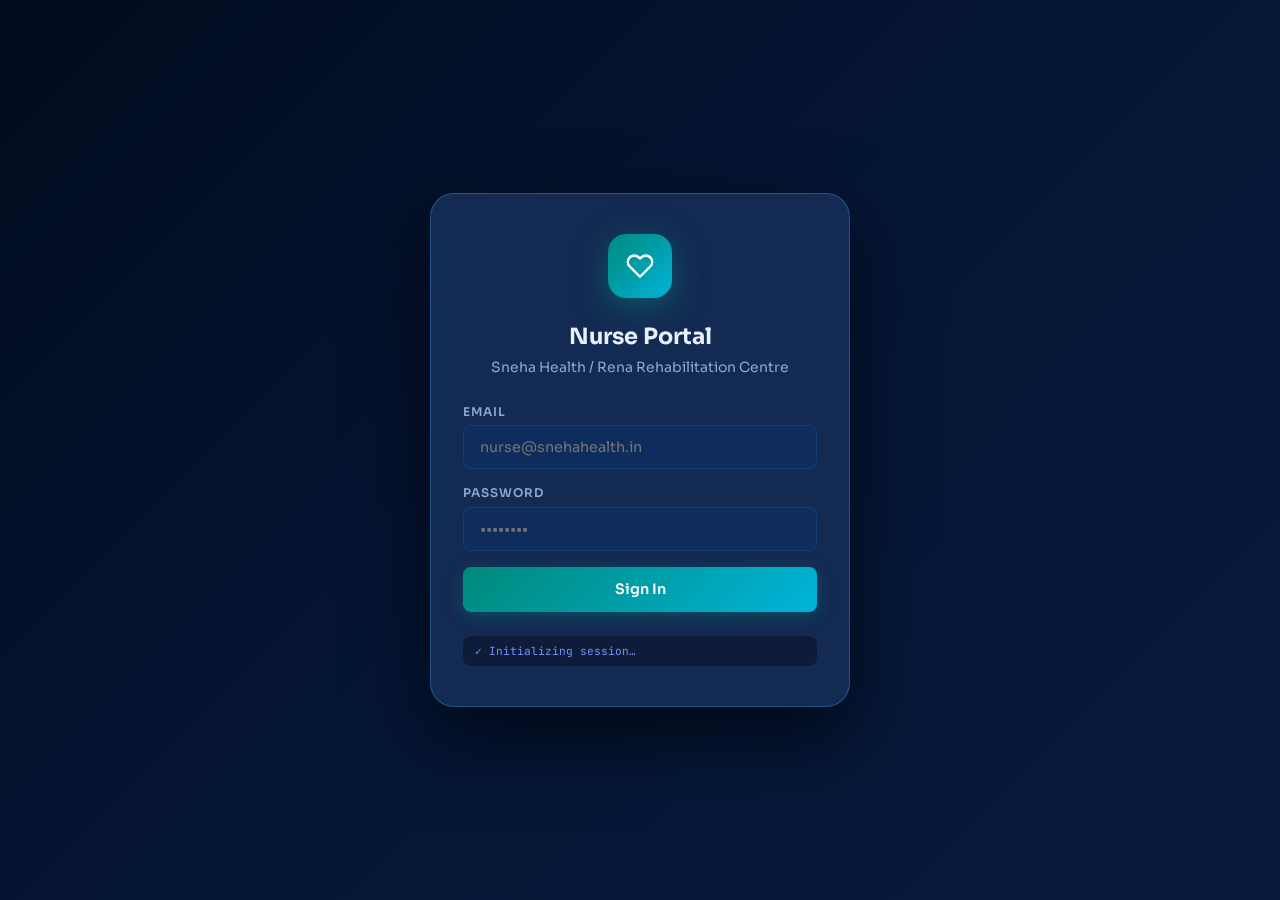
==== swetha_enterprise/public/nurse_portal.html @ 07ab0269 "Create nurse_portal.html" ====
<!DOCTYPE html>
<html lang="en">
<head>
<meta charset="UTF-8">
<meta name="viewport" content="width=device-width, initial-scale=1.0">
<title>Nurse Portal | Sneha Health</title>
<link href="https://fonts.googleapis.com/css2?family=Sora:wght@300;400;500;600;700;800&family=JetBrains+Mono:wght@400;500&display=swap" rel="stylesheet">
<style>
:root {
  --navy: #05152e;
  --navy-2: #0a2144;
  --navy-3: #0f2d5c;
  --blue: #1565c0;
  --blue-bright: #1e88e5;
  --blue-light: #42a5f5;
  --cyan: #00b4d8;
  --cyan-light: #48cae4;
  --teal: #00897b;
  --surface: #0d1f3c;
  --surface-2: #112547;
  --card: #132a52;
  --card-2: #163060;
  --border: rgba(30,136,229,0.18);
  --border-bright: rgba(66,165,245,0.35);
  --text: #e8f0fe;
  --text-2: #90a8d0;
  --text-3: #5a7aaa;
  --green: #00c853;
  --amber: #ffab00;
  --red: #ff1744;
  --purple: #7c4dff;
  --sidebar-w: 260px;
  --radius: 14px;
  --radius-sm: 8px;
}
* { margin:0; padding:0; box-sizing:border-box; }
body { font-family:'Sora',sans-serif; background:var(--navy); color:var(--text); min-height:100vh; overflow-x:hidden; }
::-webkit-scrollbar { width:4px; }
::-webkit-scrollbar-track { background:transparent; }
::-webkit-scrollbar-thumb { background:var(--border-bright); border-radius:4px; }

/* ── OVERLAY ── */
.overlay { position:fixed; inset:0; z-index:9999; background:linear-gradient(135deg,#020c1e,#051535,#071a3e); display:flex; align-items:center; justify-content:center; }
.overlay-card { background:var(--card); border:1px solid var(--border-bright); border-radius:24px; padding:2.5rem 2rem; width:100%; max-width:420px; box-shadow:0 32px 80px rgba(0,0,0,0.6); text-align:center; }
.overlay-logo { width:64px; height:64px; background:linear-gradient(135deg,var(--teal),var(--cyan)); border-radius:18px; display:flex; align-items:center; justify-content:center; margin:0 auto 1.5rem; box-shadow:0 8px 32px rgba(0,137,123,0.5); }
.overlay-logo svg { width:28px; height:28px; }
.overlay-card h2 { font-size:1.4rem; font-weight:700; margin-bottom:0.5rem; }
.overlay-card p { color:var(--text-2); font-size:0.875rem; }
.login-form { margin-top:1.75rem; text-align:left; }
.login-form label { font-size:0.75rem; font-weight:600; color:var(--text-2); text-transform:uppercase; letter-spacing:0.08em; display:block; margin-bottom:0.4rem; }
.login-form input { width:100%; padding:0.75rem 1rem; background:var(--navy-3); border:1px solid var(--border); border-radius:var(--radius-sm); color:var(--text); font-family:inherit; font-size:0.9rem; margin-bottom:1rem; transition:border-color 0.2s; }
.login-form input:focus { outline:none; border-color:var(--teal); }
.btn-primary { width:100%; padding:0.85rem; background:linear-gradient(135deg,var(--teal),var(--cyan)); color:#fff; border:none; border-radius:var(--radius-sm); font-family:inherit; font-size:0.9rem; font-weight:600; cursor:pointer; transition:all 0.2s; box-shadow:0 4px 16px rgba(0,137,123,0.4); }
.btn-primary:hover { transform:translateY(-1px); box-shadow:0 8px 24px rgba(0,137,123,0.5); }
.diag { margin-top:1.5rem; background:rgba(0,0,0,0.3); border-radius:8px; padding:0.5rem 0.75rem; max-height:80px; overflow-y:auto; font-family:'JetBrains Mono',monospace; font-size:0.7rem; color:var(--text-3); text-align:left; }
.picker-list { max-height:180px; overflow-y:auto; border:1px solid var(--border); border-radius:var(--radius-sm); margin-top:1rem; }
.picker-item { padding:0.75rem 1rem; cursor:pointer; border-bottom:1px solid var(--border); font-size:0.85rem; transition:background 0.15s; }
.picker-item:hover { background:var(--navy-3); color:var(--cyan); }
.picker-item .pid { font-size:0.72rem; color:var(--text-3); font-family:monospace; }
.hidden { display:none !important; }

/* ── APP ── */
.app-shell { display:flex; min-height:100vh; }
.sidebar { width:var(--sidebar-w); background:linear-gradient(180deg,var(--navy-2),var(--navy)); border-right:1px solid var(--border); display:flex; flex-direction:column; position:fixed; height:100vh; z-index:100; overflow-y:auto; }
.sidebar-header { padding:1.5rem 1.25rem; border-bottom:1px solid var(--border); display:flex; align-items:center; gap:0.75rem; }
.logo-icon { width:40px; height:40px; background:linear-gradient(135deg,var(--teal),var(--cyan)); border-radius:12px; display:flex; align-items:center; justify-content:center; flex-shrink:0; box-shadow:0 4px 12px rgba(0,137,123,0.4); }
.logo-icon svg { width:20px; height:20px; }
.logo-text { font-size:1rem; font-weight:700; }
.logo-sub { font-size:0.7rem; color:var(--text-3); }
.sidebar-nav { flex:1; padding:1rem 0.75rem; }
.nav-group-label { font-size:0.65rem; font-weight:700; text-transform:uppercase; letter-spacing:0.12em; color:var(--text-3); padding:0.75rem 0.5rem 0.4rem; }
.nav-item { display:flex; align-items:center; gap:0.625rem; padding:0.625rem 0.75rem; border-radius:var(--radius-sm); cursor:pointer; transition:all 0.18s; font-size:0.85rem; font-weight:500; color:var(--text-2); margin-bottom:2px; }
.nav-item:hover { background:rgba(0,180,216,0.08); color:var(--text); }
.nav-item.active { background:linear-gradient(90deg,rgba(0,137,123,0.22),rgba(0,180,216,0.12)); color:var(--cyan); border-left:2.5px solid var(--teal); }
.nav-icon { width:18px; height:18px; flex-shrink:0; opacity:0.8; }
.sidebar-footer { padding:1rem; border-top:1px solid var(--border); }
.user-chip { display:flex; align-items:center; gap:0.6rem; padding:0.6rem; background:var(--surface-2); border-radius:10px; }
.user-avatar { width:32px; height:32px; background:linear-gradient(135deg,var(--teal),var(--cyan)); border-radius:8px; display:flex; align-items:center; justify-content:center; font-size:0.8rem; font-weight:700; flex-shrink:0; }
.user-name { font-size:0.8rem; font-weight:600; color:var(--text); line-height:1.2; }
.user-role { font-size:0.68rem; color:var(--text-3); }
.logout-btn { margin-top:0.5rem; width:100%; padding:0.5rem; background:transparent; border:1px solid var(--border); border-radius:var(--radius-sm); color:var(--text-2); font-family:inherit; font-size:0.78rem; cursor:pointer; transition:all 0.2s; }
.logout-btn:hover { border-color:var(--red); color:var(--red); }

/* ── MAIN ── */
.main { margin-left:var(--sidebar-w); flex:1; display:flex; flex-direction:column; }
.topbar { padding:1rem 2rem; border-bottom:1px solid var(--border); display:flex; align-items:center; gap:1rem; background:rgba(5,21,46,0.95); backdrop-filter:blur(12px); position:sticky; top:0; z-index:50; }
.topbar-title { font-size:1.1rem; font-weight:700; }
.topbar-sub { font-size:0.78rem; color:var(--text-3); margin-top:1px; }
.topbar-actions { margin-left:auto; display:flex; gap:0.5rem; }
.btn-sm { padding:0.45rem 0.9rem; font-size:0.78rem; font-weight:600; border-radius:6px; border:none; cursor:pointer; font-family:inherit; transition:all 0.18s; }
.btn-sm.primary { background:linear-gradient(135deg,var(--teal),var(--cyan)); color:#fff; }
.btn-sm.primary:hover { transform:translateY(-1px); }
.btn-sm.outline { background:transparent; border:1px solid var(--border-bright); color:var(--text-2); }
.btn-sm.outline:hover { border-color:var(--cyan); color:var(--cyan); }
.content-body { padding:1.5rem 2rem; max-width:1200px; }

/* ── SECTIONS ── */
.section { display:none; animation:fadeUp 0.28s ease; }
.section.active { display:block; }
@keyframes fadeUp { from { opacity:0; transform:translateY(12px); } to { opacity:1; transform:none; } }

/* ── STATS ── */
.stats-grid { display:grid; grid-template-columns:repeat(auto-fill,minmax(160px,1fr)); gap:1rem; margin-bottom:1.5rem; }
.stat-card { background:var(--card); border:1px solid var(--border); border-radius:var(--radius); padding:1.25rem; border-top:3px solid transparent; }
.stat-card.teal { border-top-color:var(--teal); }
.stat-card.cyan { border-top-color:var(--cyan); }
.stat-card.green { border-top-color:var(--green); }
.stat-card.amber { border-top-color:var(--amber); }
.stat-card.purple { border-top-color:var(--purple); }
.stat-label { font-size:0.7rem; font-weight:600; text-transform:uppercase; letter-spacing:0.1em; color:var(--text-3); }
.stat-value { font-size:2rem; font-weight:700; margin:0.35rem 0 0; font-family:'JetBrains Mono',monospace; }

/* ── CARDS ── */
.card { background:var(--card); border:1px solid var(--border); border-radius:var(--radius); overflow:hidden; margin-bottom:1.25rem; }
.card-header { display:flex; align-items:center; justify-content:space-between; padding:1rem 1.25rem; border-bottom:1px solid var(--border); }
.card-title { font-size:0.95rem; font-weight:700; }
.card-body { padding:0; }
.section-actions { display:flex; gap:0.5rem; }

/* ── DATA ROWS ── */
.data-row { display:flex; align-items:center; gap:1rem; padding:0.8rem 1.25rem; border-bottom:1px solid var(--border); cursor:pointer; transition:all 0.15s; position:relative; }
.data-row:last-child { border-bottom:none; }
.data-row:hover { background:rgba(0,180,216,0.06); padding-left:1.5rem; }
.data-row:hover::before { content:''; position:absolute; left:0; top:0; bottom:0; width:3px; background:var(--teal); border-radius:0 2px 2px 0; }
.row-main { flex:1; min-width:0; }
.row-title { font-size:0.875rem; font-weight:600; white-space:nowrap; overflow:hidden; text-overflow:ellipsis; }
.row-sub { font-size:0.75rem; color:var(--text-3); font-family:'JetBrains Mono',monospace; margin-top:2px; }
.row-meta { display:flex; flex-direction:column; align-items:flex-end; gap:4px; flex-shrink:0; }

/* ── BADGES ── */
.badge { font-size:0.68rem; font-weight:600; padding:0.25rem 0.5rem; border-radius:4px; }
.badge-success { background:rgba(0,200,83,0.15); color:#69db7c; }
.badge-warn { background:rgba(255,171,0,0.15); color:var(--amber); }
.badge-error { background:rgba(255,23,68,0.12); color:#ff6b6b; }
.badge-info { background:rgba(66,165,245,0.12); color:var(--blue-light); }
.badge-cyan { background:rgba(0,180,216,0.15); color:var(--cyan); }
.badge-teal { background:rgba(0,137,123,0.15); color:#4db6ac; }
.count-badge { background:var(--navy-3); color:var(--cyan); font-size:0.7rem; font-weight:700; padding:0.15rem 0.5rem; border-radius:10px; }
.empty-state { padding:2.5rem; text-align:center; color:var(--text-3); font-size:0.875rem; }
.emoji { display:block; font-size:2rem; margin-bottom:0.75rem; }

/* ── VITALS QUICK ENTRY ── */
.vitals-form { padding:1.25rem; display:grid; grid-template-columns:repeat(auto-fill,minmax(180px,1fr)); gap:0.75rem; }
.vitals-form .field-group { display:flex; flex-direction:column; gap:0.3rem; }
.vitals-form label { font-size:0.72rem; font-weight:600; color:var(--text-2); text-transform:uppercase; letter-spacing:0.06em; }
.vitals-form input, .vitals-form select { padding:0.6rem 0.8rem; background:var(--navy-3); border:1px solid var(--border); border-radius:6px; color:var(--text); font-family:'JetBrains Mono',monospace; font-size:0.85rem; width:100%; }
.vitals-form input:focus, .vitals-form select:focus { outline:none; border-color:var(--teal); }
.vitals-form-footer { padding:0 1.25rem 1.25rem; display:flex; gap:0.5rem; }
.vitals-patient-search { padding:1.25rem 1.25rem 0; display:flex; gap:0.5rem; }
.vitals-patient-search input { flex:1; padding:0.65rem 0.9rem; background:var(--navy-3); border:1px solid var(--border); border-radius:6px; color:var(--text); font-family:inherit; font-size:0.875rem; }
.vitals-patient-search input:focus { outline:none; border-color:var(--teal); }

/* ── PROFILE ── */
.profile-grid { display:grid; grid-template-columns:1fr 1fr; gap:0.75rem; padding:1.25rem; }
.profile-field { display:flex; flex-direction:column; gap:0.25rem; }
.profile-field .pf-label { font-size:0.68rem; font-weight:600; text-transform:uppercase; letter-spacing:0.1em; color:var(--text-3); }
.profile-field .pf-value { font-size:0.875rem; color:var(--text); font-family:'JetBrains Mono',monospace; }

/* ── QUICK ACTIONS ── */
.quick-actions { display:flex; gap:0.75rem; flex-wrap:wrap; margin-bottom:1.5rem; }
.qa-btn { padding:0.75rem 1.25rem; background:var(--card); border:1px solid var(--border); border-radius:10px; cursor:pointer; font-family:inherit; font-size:0.82rem; font-weight:600; color:var(--text-2); display:flex; align-items:center; gap:0.5rem; transition:all 0.18s; }
.qa-btn:hover { border-color:var(--teal); color:var(--cyan); background:rgba(0,137,123,0.08); transform:translateY(-1px); }
.qa-btn .qa-icon { font-size:1.1rem; }

@media (max-width:900px) {
  .sidebar { transform:translateX(-100%); transition:transform 0.3s; }
  .sidebar.open { transform:none; }
  .main { margin-left:0; }
  .stats-grid { grid-template-columns:repeat(2,1fr); }
  .profile-grid { grid-template-columns:1fr; }
  .vitals-form { grid-template-columns:1fr 1fr; }
}
</style>
</head>
<body>

<!-- LOGIN OVERLAY -->
<div class="overlay" id="overlay">
  <div class="overlay-card">
    <div class="overlay-logo">
      <svg viewBox="0 0 24 24" fill="none" stroke="white" stroke-width="2" stroke-linecap="round" stroke-linejoin="round">
        <path d="M20.84 4.61a5.5 5.5 0 0 0-7.78 0L12 5.67l-1.06-1.06a5.5 5.5 0 0 0-7.78 7.78l1.06 1.06L12 21.23l7.78-7.78 1.06-1.06a5.5 5.5 0 0 0 0-7.78z"/>
      </svg>
    </div>
    <h2>Nurse Portal</h2>
    <p>Sneha Health / Rena Rehabilitation Centre</p>
    <div id="login-ui">
      <div class="login-form">
        <label>Email</label>
        <input type="email" id="inp-email" placeholder="nurse@snehahealth.in" autocomplete="username">
        <label>Password</label>
        <input type="password" id="inp-pass" placeholder="••••••••" autocomplete="current-password">
        <button class="btn-primary" onclick="doLogin()">Sign In</button>
      </div>
    </div>
    <div id="picker-ui" class="hidden">
      <p style="margin-top:1rem;font-size:0.85rem;color:var(--amber);">Could not auto-detect your employee record. Please select:</p>
      <div class="picker-list" id="picker-list"></div>
    </div>
    <div class="diag" id="diag-log"></div>
  </div>
</div>

<!-- APP -->
<div class="app-shell hidden" id="app-shell">

  <!-- SIDEBAR -->
  <nav class="sidebar" id="sidebar">
    <div class="sidebar-header">
      <div class="logo-icon">
        <svg viewBox="0 0 24 24" fill="none" stroke="white" stroke-width="2.5" stroke-linecap="round">
          <path d="M20.84 4.61a5.5 5.5 0 0 0-7.78 0L12 5.67l-1.06-1.06a5.5 5.5 0 0 0-7.78 7.78L12 21.23l7.78-7.78 1.06-1.06a5.5 5.5 0 0 0 0-7.78z"/>
        </svg>
      </div>
      <div>
        <div class="logo-text">Sneha Health</div>
        <div class="logo-sub">Nurse Portal</div>
      </div>
    </div>

    <div class="sidebar-nav">
      <div class="nav-group-label">Overview</div>
      <div class="nav-item active" onclick="nav('dashboard')">
        <svg class="nav-icon" viewBox="0 0 24 24" fill="none" stroke="currentColor" stroke-width="2"><rect x="3" y="3" width="7" height="7"/><rect x="14" y="3" width="7" height="7"/><rect x="14" y="14" width="7" height="7"/><rect x="3" y="14" width="7" height="7"/></svg>
        Dashboard
      </div>
      <div class="nav-item" onclick="nav('profile')">
        <svg class="nav-icon" viewBox="0 0 24 24" fill="none" stroke="currentColor" stroke-width="2"><circle cx="12" cy="8" r="4"/><path d="M4 20c0-4 3.6-7 8-7s8 3 8 7"/></svg>
        My Profile
      </div>

      <div class="nav-group-label">Clinical</div>
      <div class="nav-item" onclick="nav('vitals')">
        <svg class="nav-icon" viewBox="0 0 24 24" fill="none" stroke="currentColor" stroke-width="2"><polyline points="22 12 18 12 15 21 9 3 6 12 2 12"/></svg>
        Vital Signs
      </div>
      <div class="nav-item" onclick="nav('patients')">
        <svg class="nav-icon" viewBox="0 0 24 24" fill="none" stroke="currentColor" stroke-width="2"><path d="M17 21v-2a4 4 0 0 0-4-4H5a4 4 0 0 0-4 4v2"/><circle cx="9" cy="7" r="4"/><path d="M23 21v-2a4 4 0 0 0-3-3.87"/><path d="M16 3.13a4 4 0 0 1 0 7.75"/></svg>
        Patients
      </div>
      <div class="nav-item" onclick="nav('inpatient')">
        <svg class="nav-icon" viewBox="0 0 24 24" fill="none" stroke="currentColor" stroke-width="2"><path d="M3 9l9-7 9 7v11a2 2 0 0 1-2 2H5a2 2 0 0 1-2-2z"/><polyline points="9 22 9 12 15 12 15 22"/></svg>
        Inpatient Care
      </div>
      <div class="nav-item" onclick="nav('nursing-tasks')">
        <svg class="nav-icon" viewBox="0 0 24 24" fill="none" stroke="currentColor" stroke-width="2"><path d="M9 11l3 3L22 4"/><path d="M21 12v7a2 2 0 0 1-2 2H5a2 2 0 0 1-2-2V5a2 2 0 0 1 2-2h11"/></svg>
        Nursing Tasks
      </div>
      <div class="nav-item" onclick="nav('medication')">
        <svg class="nav-icon" viewBox="0 0 24 24" fill="none" stroke="currentColor" stroke-width="2"><path d="M19 14c1.49-1.46 3-3.21 3-5.5A5.5 5.5 0 0 0 16.5 3c-1.76 0-3 .5-4.5 2-1.5-1.5-2.74-2-4.5-2A5.5 5.5 0 0 0 2 8.5c0 2.3 1.5 4.05 3 5.5l7 7Z"/></svg>
        Medication Requests
      </div>
      <div class="nav-item" onclick="nav('service-req')">
        <svg class="nav-icon" viewBox="0 0 24 24" fill="none" stroke="currentColor" stroke-width="2"><path d="M14 2H6a2 2 0 0 0-2 2v16a2 2 0 0 0 2 2h12a2 2 0 0 0 2-2V8z"/><polyline points="14 2 14 8 20 8"/></svg>
        Service Requests
      </div>

      <div class="nav-group-label">HR</div>
      <div class="nav-item" onclick="nav('attendance')">
        <svg class="nav-icon" viewBox="0 0 24 24" fill="none" stroke="currentColor" stroke-width="2"><rect x="3" y="4" width="18" height="18" rx="2"/><line x1="16" y1="2" x2="16" y2="6"/><line x1="8" y1="2" x2="8" y2="6"/><line x1="3" y1="10" x2="21" y2="10"/></svg>
        Attendance
      </div>
      <div class="nav-item" onclick="nav('leave')">
        <svg class="nav-icon" viewBox="0 0 24 24" fill="none" stroke="currentColor" stroke-width="2"><path d="M21 15a2 2 0 0 1-2 2H7l-4 4V5a2 2 0 0 1 2-2h14a2 2 0 0 1 2 2z"/></svg>
        Leave
      </div>
      <div class="nav-item" onclick="nav('payroll')">
        <svg class="nav-icon" viewBox="0 0 24 24" fill="none" stroke="currentColor" stroke-width="2"><line x1="12" y1="1" x2="12" y2="23"/><path d="M17 5H9.5a3.5 3.5 0 0 0 0 7h5a3.5 3.5 0 0 1 0 7H6"/></svg>
        Payroll
      </div>
    </div>

    <div class="sidebar-footer">
      <div class="user-chip">
        <div class="user-avatar" id="user-avatar">N</div>
        <div>
          <div class="user-name" id="user-name">Loading…</div>
          <div class="user-role">Nurse</div>
        </div>
      </div>
      <button class="logout-btn" onclick="doLogout()">Sign Out</button>
    </div>
  </nav>

  <!-- MAIN -->
  <main class="main">
    <div class="topbar">
      <div>
        <div class="topbar-title" id="topbar-title">Dashboard</div>
        <div class="topbar-sub" id="topbar-sub">Welcome back</div>
      </div>
      <div class="topbar-actions">
        <button class="btn-sm primary" onclick="nav('vitals')">📊 Record Vitals</button>
        <button class="btn-sm outline" onclick="openERP('/app/patient-encounter/new')">+ Encounter</button>
      </div>
    </div>

    <div class="content-body">

      <!-- DASHBOARD -->
      <section id="section-dashboard" class="section active">
        <div class="quick-actions">
          <div class="qa-btn" onclick="nav('vitals')"><span class="qa-icon">📊</span> Record Vitals</div>
          <div class="qa-btn" onclick="nav('nursing-tasks')"><span class="qa-icon">✅</span> Nursing Tasks</div>
          <div class="qa-btn" onclick="openERP('/app/inpatient-record/new')"><span class="qa-icon">🛏️</span> New Inpatient</div>
          <div class="qa-btn" onclick="openERP('/app/attendance/new')"><span class="qa-icon">🕐</span> Mark Attendance</div>
        </div>
        <div class="stats-grid">
          <div class="stat-card teal"><div class="stat-label">Today's Vitals</div><div class="stat-value" id="stat-vitals">—</div></div>
          <div class="stat-card cyan"><div class="stat-label">Active Inpatients</div><div class="stat-value" id="stat-inpatients">—</div></div>
          <div class="stat-card green"><div class="stat-label">Pending Tasks</div><div class="stat-value" id="stat-tasks">—</div></div>
          <div class="stat-card amber"><div class="stat-label">Medication Req.</div><div class="stat-value" id="stat-medreq">—</div></div>
          <div class="stat-card purple"><div class="stat-label">Attendance</div><div class="stat-value" id="stat-att">—</div></div>
        </div>
        <div class="card">
          <div class="card-header"><h3 class="card-title">Recent Vital Signs</h3><button class="btn-sm primary" onclick="nav('vitals')">View All</button></div>
          <div class="card-body" id="dash-vitals"><div class="empty-state">Loading…</div></div>
        </div>
        <div class="card">
          <div class="card-header"><h3 class="card-title">Today's Nursing Tasks</h3><button class="btn-sm outline" onclick="nav('nursing-tasks')">View All</button></div>
          <div class="card-body" id="dash-tasks"><div class="empty-state">Loading…</div></div>
        </div>
      </section>

      <!-- PROFILE -->
      <section id="section-profile" class="section">
        <div class="card">
          <div class="card-header"><h3 class="card-title">Employee Profile</h3></div>
          <div id="profile-container"><div class="empty-state">Loading…</div></div>
        </div>
      </section>

      <!-- VITAL SIGNS -->
      <section id="section-vitals" class="section">
        <div class="card" style="margin-bottom:1.25rem;">
          <div class="card-header"><h3 class="card-title">Record Vital Signs</h3></div>
          <div class="vitals-patient-search">
            <input type="text" id="vitals-patient-inp" placeholder="Search patient name or ID…" oninput="searchPatientForVitals()">
          </div>
          <div id="vitals-patient-result" style="padding:0 1.25rem;"></div>
          <div class="vitals-form" id="vitals-form" style="margin-top:0.5rem;">
            <div class="field-group"><label>Temperature (°F)</label><input type="number" id="v-temp" placeholder="98.6" step="0.1"></div>
            <div class="field-group"><label>Pulse (bpm)</label><input type="number" id="v-pulse" placeholder="72"></div>
            <div class="field-group"><label>Systolic BP</label><input type="number" id="v-bp-sys" placeholder="120"></div>
            <div class="field-group"><label>Diastolic BP</label><input type="number" id="v-bp-dia" placeholder="80"></div>
            <div class="field-group"><label>SpO2 (%)</label><input type="number" id="v-spo2" placeholder="98" min="0" max="100"></div>
            <div class="field-group"><label>Respiratory Rate</label><input type="number" id="v-rr" placeholder="16"></div>
            <div class="field-group"><label>Weight (kg)</label><input type="number" id="v-weight" placeholder="65" step="0.1"></div>
            <div class="field-group"><label>Height (cm)</label><input type="number" id="v-height" placeholder="165"></div>
          </div>
          <div class="vitals-form-footer">
            <button class="btn-sm primary" onclick="saveVitals()">💾 Save Vitals</button>
            <button class="btn-sm outline" onclick="clearVitalsForm()">Clear</button>
          </div>
        </div>
        <div class="card">
          <div class="card-header">
            <div style="display:flex;align-items:center;gap:0.75rem;"><h3 class="card-title">Vitals History</h3><span class="count-badge" id="count-vitals">0</span></div>
            <button class="btn-sm outline" onclick="openERP('/app/vital-signs/new')">Open in ERP</button>
          </div>
          <div class="card-body" id="list-vitals"><div class="empty-state">Loading…</div></div>
        </div>
      </section>

      <!-- PATIENTS -->
      <section id="section-patients" class="section">
        <div class="card">
          <div class="card-header">
            <div style="display:flex;align-items:center;gap:0.75rem;"><h3 class="card-title">Patient List</h3><span class="count-badge" id="count-patients">0</span></div>
            <button class="btn-sm primary" onclick="openERP('/app/patient/new')">+ New Patient</button>
          </div>
          <div class="card-body" id="list-patients"><div class="empty-state">Loading…</div></div>
        </div>
      </section>

      <!-- INPATIENT -->
      <section id="section-inpatient" class="section">
        <div class="card">
          <div class="card-header">
            <div style="display:flex;align-items:center;gap:0.75rem;"><h3 class="card-title">Inpatient Records</h3><span class="count-badge" id="count-inpatient">0</span></div>
            <button class="btn-sm primary" onclick="openERP('/app/inpatient-record/new')">+ Admit Patient</button>
          </div>
          <div class="card-body" id="list-inpatient"><div class="empty-state">Loading…</div></div>
        </div>
      </section>

      <!-- NURSING TASKS -->
      <section id="section-nursing-tasks" class="section">
        <div class="card">
          <div class="card-header">
            <div style="display:flex;align-items:center;gap:0.75rem;"><h3 class="card-title">Nursing Tasks</h3><span class="count-badge" id="count-nursing-tasks">0</span></div>
            <button class="btn-sm primary" onclick="openERP('/app/nursing-task/new')">+ New Task</button>
          </div>
          <div class="card-body" id="list-nursing-tasks"><div class="empty-state">Loading…</div></div>
        </div>
      </section>

      <!-- MEDICATION REQUESTS -->
      <section id="section-medication" class="section">
        <div class="card">
          <div class="card-header">
            <div style="display:flex;align-items:center;gap:0.75rem;"><h3 class="card-title">Medication Requests</h3><span class="count-badge" id="count-medication">0</span></div>
            <button class="btn-sm outline" onclick="openERP('/app/medication-request/new')">+ New</button>
          </div>
          <div class="card-body" id="list-medication"><div class="empty-state">Loading…</div></div>
        </div>
      </section>

      <!-- SERVICE REQUESTS -->
      <section id="section-service-req" class="section">
        <div class="card">
          <div class="card-header">
            <div style="display:flex;align-items:center;gap:0.75rem;"><h3 class="card-title">Service Requests</h3><span class="count-badge" id="count-service-req">0</span></div>
            <button class="btn-sm outline" onclick="openERP('/app/service-request/new')">+ New</button>
          </div>
          <div class="card-body" id="list-service-req"><div class="empty-state">Loading…</div></div>
        </div>
      </section>

      <!-- ATTENDANCE -->
      <section id="section-attendance" class="section">
        <div class="card">
          <div class="card-header"><h3 class="card-title">Attendance Record</h3><button class="btn-sm primary" onclick="openERP('/app/attendance/new')">+ Mark</button></div>
          <div class="card-body" id="list-attendance"><div class="empty-state">Loading…</div></div>
        </div>
      </section>

      <!-- LEAVE -->
      <section id="section-leave" class="section">
        <div class="card">
          <div class="card-header"><h3 class="card-title">Leave Applications</h3><button class="btn-sm primary" onclick="openERP('/app/leave-application/new')">+ Apply</button></div>
          <div class="card-body" id="list-leave"><div class="empty-state">Loading…</div></div>
        </div>
      </section>

      <!-- PAYROLL -->
      <section id="section-payroll" class="section">
        <div class="card">
          <div class="card-header"><h3 class="card-title">Salary Slips</h3></div>
          <div class="card-body" id="list-payroll"><div class="empty-state">Loading…</div></div>
        </div>
      </section>

    </div>
  </main>
</div>

<script>
const BASE = window.location.origin;
let state = { user: null, employee: null, activeSection: 'dashboard' };
let vitalsPatient = null;
let vitalsPatientSearchTimer = null;

function log(msg, type='info') {
  const el = document.getElementById('diag-log');
  if (!el) return;
  const d = document.createElement('div');
  d.style.color = type==='error'?'#ff6b6b':type==='success'?'#69db7c':'#748ffc';
  d.textContent = (type==='error'?'✗':'✓')+' '+msg;
  el.appendChild(d); el.scrollTop = el.scrollHeight;
}

function badgeClass(s) {
  if (!s) return 'badge-info';
  const v = s.toLowerCase();
  if (['completed','present','approved','active','closed','submitted','paid','normal'].some(x=>v.includes(x))) return 'badge-success';
  if (['cancelled','rejected','absent'].some(x=>v.includes(x))) return 'badge-error';
  if (['pending','open','draft','waiting','scheduled'].some(x=>v.includes(x))) return 'badge-warn';
  return 'badge-info';
}

function fmt(str) {
  if (!str) return '—';
  if (str.match(/^\d{4}-\d{2}-\d{2}/)) return new Date(str).toLocaleDateString('en-IN',{day:'2-digit',month:'short',year:'numeric'});
  return str;
}

function openERP(path) { window.open(BASE+path,'_blank'); }
function empty(msg='No records found.') { return `<div class="empty-state"><span class="emoji">📭</span>${msg}</div>`; }

async function api(resource, params={}) {
  const url = new URL(`${BASE}/api/resource/${encodeURIComponent(resource)}`);
  if (params.filters) url.searchParams.set('filters', JSON.stringify(params.filters));
  if (params.fields) url.searchParams.set('fields', JSON.stringify(params.fields));
  if (params.limit) url.searchParams.set('limit', params.limit);
  if (params.order_by) url.searchParams.set('order_by', params.order_by);
  try { const r = await fetch(url,{credentials:'include'}); if (r.ok) return (await r.json())?.data||[]; return null; } catch { return null; }
}

async function postApi(method, args={}) {
  try {
    const r = await fetch(`${BASE}/api/method/${method}`, {
      method:'POST', credentials:'include',
      headers:{'Content-Type':'application/json','X-Frappe-CSRF-Token': await getCsrfToken()},
      body: JSON.stringify(args)
    });
    return await r.json();
  } catch { return null; }
}

async function getCsrfToken() {
  try { const r = await fetch(`${BASE}/api/method/frappe.auth.get_logged_user`,{credentials:'include'}); return r.headers.get('X-Frappe-CSRF-Token')||''; } catch { return ''; }
}

async function initSession() {
  log('Initializing session…');
  try {
    const r = await fetch('/api/method/frappe.auth.get_logged_user');
    const user = (await r.json())?.message;
    if (!user || user==='Guest') { showLoginUI(); return; }
    state.user = user;
    log(`Session: ${user}`,'success');
    await runDiscovery();
  } catch { showLoginUI(); }
}

async function runDiscovery() {
  const emp = await api('Employee',{ filters:[['user_id','=',state.user]], fields:['name','employee_name','designation','department','cell_number','personal_email'] });
  if (emp?.length) { state.employee = emp[0]; log(`Employee: ${emp[0].name}`,'success'); }
  showApp();
  loadDashboard();
}

function showLoginUI() {
  document.getElementById('login-ui').classList.remove('hidden');
}

function showApp() {
  document.getElementById('overlay').classList.add('hidden');
  document.getElementById('app-shell').classList.remove('hidden');
  const name = state.employee?.employee_name || state.user;
  document.getElementById('user-name').textContent = name;
  document.getElementById('user-avatar').textContent = (name[0]||'N').toUpperCase();
  document.getElementById('topbar-sub').textContent = `Welcome back, ${name.split(' ')[0]}`;
}

async function doLogin() {
  const email = document.getElementById('inp-email').value;
  const pass = document.getElementById('inp-pass').value;
  if (!email||!pass) return;
  log('Signing in…');
  try {
    const r = await fetch('/api/method/login',{method:'POST',headers:{'Content-Type':'application/json'},body:JSON.stringify({usr:email,pwd:pass}),credentials:'include'});
    const d = await r.json();
    if (d.message==='Logged In') { state.user=email; log('Logged in','success'); await runDiscovery(); }
    else { log('Invalid credentials','error'); }
  } catch(e) { log('Login failed: '+e.message,'error'); }
}

async function doLogout() {
  await fetch('/api/method/logout',{method:'POST',credentials:'include'});
  location.reload();
}

const navTitles = {
  dashboard:'Dashboard', profile:'My Profile', vitals:'Vital Signs', patients:'Patients',
  inpatient:'Inpatient Care', 'nursing-tasks':'Nursing Tasks', medication:'Medication Requests',
  'service-req':'Service Requests', attendance:'Attendance', leave:'Leave Applications', payroll:'Payroll'
};

function nav(section) {
  document.querySelectorAll('.section').forEach(s=>s.classList.remove('active'));
  document.querySelectorAll('.nav-item').forEach(n=>n.classList.remove('active'));
  const el = document.getElementById(`section-${section}`);
  if (el) el.classList.add('active');
  event?.currentTarget?.classList.add('active');
  state.activeSection = section;
  document.getElementById('topbar-title').textContent = navTitles[section]||section;
  loadSection(section);
}

function loadSection(section) {
  switch(section) {
    case 'dashboard': loadDashboard(); break;
    case 'profile': loadProfile(); break;
    case 'vitals': loadVitals(); break;
    case 'patients': loadPatients(); break;
    case 'inpatient': loadInpatient(); break;
    case 'nursing-tasks': loadNursingTasks(); break;
    case 'medication': loadMedication(); break;
    case 'service-req': loadServiceReq(); break;
    case 'attendance': loadAttendance(); break;
    case 'leave': loadLeave(); break;
    case 'payroll': loadPayroll(); break;
  }
}

async function loadDashboard() {
  const today = new Date().toISOString().split('T')[0];

  // Stats
  const [vitals, inpatients, medreq, att] = await Promise.all([
    api('Vital Signs',{filters:[['signs_date','=',today]],fields:['name'],limit:500}),
    api('Inpatient Record',{filters:[['status','in',['Admission Scheduled','Admitted']]],fields:['name'],limit:500}),
    api('Medication Request',{filters:[['status','in',['Draft','Pending']]],fields:['name'],limit:500}),
    api('Attendance',{filters:state.employee?[['employee','=',state.employee.name],['attendance_date','=',today]]:null,fields:['status'],limit:1}),
  ]);

  document.getElementById('stat-vitals').textContent = vitals?.length||0;
  document.getElementById('stat-inpatients').textContent = inpatients?.length||0;
  document.getElementById('stat-tasks').textContent = '—';
  document.getElementById('stat-medreq').textContent = medreq?.length||0;
  document.getElementById('stat-att').textContent = att?.[0]?.status||'—';

  // Recent vitals
  const rv = await api('Vital Signs',{fields:['name','patient','signs_date','temperature','pulse','bp_systolic','bp_diastolic','spo2'],order_by:'signs_date desc',limit:8});
  document.getElementById('dash-vitals').innerHTML = renderVitalRows(rv);

  // Nursing tasks (try common doctypes)
  for (const dt of ['Nursing Task','Patient Task']) {
    const tasks = await api(dt,{fields:['name','patient','status','creation'],order_by:'creation desc',limit:6});
    if (tasks?.length) {
      document.getElementById('dash-tasks').innerHTML = tasks.map(t=>`
        <div class="data-row" onclick="openERP('/app/${dt.toLowerCase().replace(' ','-')}/${t.name}')">
          <div class="row-main"><div class="row-title">${t.name}</div><div class="row-sub">${t.patient||'—'}</div></div>
          <div class="row-meta"><span class="badge ${badgeClass(t.status)}">${t.status||'—'}</span><span style="font-size:0.72rem;color:var(--text-3);font-family:monospace">${fmt(t.creation)}</span></div>
        </div>`).join('');
      document.getElementById('stat-tasks').textContent = tasks.length;
      break;
    }
  }
}

function renderVitalRows(vitals) {
  if (!vitals?.length) return empty('No vitals recorded today.');
  return vitals.map(v=>`
    <div class="data-row" onclick="openERP('/app/vital-signs/${v.name}')">
      <div class="row-main">
        <div class="row-title">${v.patient||'Unknown Patient'}</div>
        <div class="row-sub" style="font-family:'JetBrains Mono',monospace;font-size:0.72rem;">
          ${v.temperature?'🌡️'+v.temperature+'°F':''}${v.pulse?' ❤️'+v.pulse+'bpm':''}${v.bp_systolic?' 🩸'+v.bp_systolic+'/'+(v.bp_diastolic||'?'):''}${v.spo2?' O₂'+v.spo2+'%':''}
        </div>
      </div>
      <div class="row-meta"><span style="font-size:0.72rem;color:var(--text-3);font-family:monospace">${fmt(v.signs_date)}</span></div>
    </div>`).join('');
}

async function loadProfile() {
  if (!state.employee) { document.getElementById('profile-container').innerHTML = empty('Employee record not linked.'); return; }
  const e = state.employee;
  document.getElementById('profile-container').innerHTML = `
    <div class="profile-grid">
      <div class="profile-field"><div class="pf-label">Employee ID</div><div class="pf-value">${e.name}</div></div>
      <div class="profile-field"><div class="pf-label">Full Name</div><div class="pf-value">${e.employee_name||'—'}</div></div>
      <div class="profile-field"><div class="pf-label">Designation</div><div class="pf-value">${e.designation||'—'}</div></div>
      <div class="profile-field"><div class="pf-label">Department</div><div class="pf-value">${e.department||'—'}</div></div>
      <div class="profile-field"><div class="pf-label">Mobile</div><div class="pf-value">${e.cell_number||'—'}</div></div>
      <div class="profile-field"><div class="pf-label">Email</div><div class="pf-value">${e.personal_email||state.user||'—'}</div></div>
    </div>`;
}

async function loadVitals() {
  const data = await api('Vital Signs',{fields:['name','patient','signs_date','temperature','pulse','bp_systolic','bp_diastolic','spo2','respiratory_rate'],order_by:'signs_date desc',limit:50});
  document.getElementById('count-vitals').textContent = data?.length||0;
  document.getElementById('list-vitals').innerHTML = data?.length ? renderVitalRows(data) : empty();
}

async function loadPatients() {
  const data = await api('Patient',{fields:['name','patient_name','sex','blood_group','mobile'],order_by:'patient_name asc',limit:100});
  document.getElementById('count-patients').textContent = data?.length||0;
  document.getElementById('list-patients').innerHTML = data?.length ? data.map(p=>`
    <div class="data-row" onclick="openERP('/app/patient/${p.name}')">
      <div class="row-main"><div class="row-title">${p.patient_name||p.name}</div><div class="row-sub">${p.name} · ${p.sex||'—'} · ${p.blood_group||'—'}</div></div>
      <div class="row-meta"><span style="font-size:0.78rem;color:var(--text-3)">${p.mobile||'—'}</span></div>
    </div>`).join('') : empty();
}

async function loadInpatient() {
  const data = await api('Inpatient Record',{fields:['name','patient_name','patient','status','admitted_datetime','expected_discharge'],order_by:'admitted_datetime desc',limit:50});
  document.getElementById('count-inpatient').textContent = data?.length||0;
  document.getElementById('list-inpatient').innerHTML = data?.length ? data.map(r=>`
    <div class="data-row" onclick="openERP('/app/inpatient-record/${r.name}')">
      <div class="row-main"><div class="row-title">${r.patient_name||r.patient||r.name}</div><div class="row-sub">Admitted: ${fmt(r.admitted_datetime)} · Discharge: ${fmt(r.expected_discharge)}</div></div>
      <div class="row-meta"><span class="badge ${badgeClass(r.status)}">${r.status||'—'}</span></div>
    </div>`).join('') : empty();
}

async function loadNursingTasks() {
  let html = empty('No nursing tasks found.');
  for (const dt of ['Nursing Task','Patient Task','Clinical Note']) {
    const data = await api(dt,{fields:['name','patient','status','creation'],order_by:'creation desc',limit:50});
    if (data?.length) {
      html = data.map(t=>`
        <div class="data-row" onclick="openERP('/app/${dt.toLowerCase().replace(/ /g,'-')}/${t.name}')">
          <div class="row-main"><div class="row-title">${t.name}</div><div class="row-sub">${t.patient||'—'}</div></div>
          <div class="row-meta"><span class="badge ${badgeClass(t.status)}">${t.status||'—'}</span><span style="font-size:0.72rem;color:var(--text-3)">${fmt(t.creation)}</span></div>
        </div>`).join('');
      document.getElementById('count-nursing-tasks').textContent = data.length;
      break;
    }
  }
  document.getElementById('list-nursing-tasks').innerHTML = html;
}

async function loadMedication() {
  const data = await api('Medication Request',{fields:['name','patient','status','medication','quantity','creation'],order_by:'creation desc',limit:50});
  document.getElementById('count-medication').textContent = data?.length||0;
  document.getElementById('list-medication').innerHTML = data?.length ? data.map(m=>`
    <div class="data-row" onclick="openERP('/app/medication-request/${m.name}')">
      <div class="row-main"><div class="row-title">${m.patient||m.name}</div><div class="row-sub">${m.medication||'—'} · Qty: ${m.quantity||'—'}</div></div>
      <div class="row-meta"><span class="badge ${badgeClass(m.status)}">${m.status||'—'}</span><span style="font-size:0.72rem;color:var(--text-3)">${fmt(m.creation)}</span></div>
    </div>`).join('') : empty();
}

async function loadServiceReq() {
  const data = await api('Service Request',{fields:['name','patient','status','template_dt','ordered_by','creation'],order_by:'creation desc',limit:50});
  document.getElementById('count-service-req').textContent = data?.length||0;
  document.getElementById('list-service-req').innerHTML = data?.length ? data.map(r=>`
    <div class="data-row" onclick="openERP('/app/service-request/${r.name}')">
      <div class="row-main"><div class="row-title">${r.patient||r.name}</div><div class="row-sub">${r.template_dt||'—'} · By: ${r.ordered_by||'—'}</div></div>
      <div class="row-meta"><span class="badge ${badgeClass(r.status)}">${r.status||'—'}</span><span style="font-size:0.72rem;color:var(--text-3)">${fmt(r.creation)}</span></div>
    </div>`).join('') : empty();
}

async function loadAttendance() {
  const filters = state.employee?[['employee','=',state.employee.name]]:[];
  const data = await api('Attendance',{filters,fields:['name','attendance_date','status','in_time','out_time'],order_by:'attendance_date desc',limit:30});
  document.getElementById('list-attendance').innerHTML = data?.length ? data.map(a=>`
    <div class="data-row" onclick="openERP('/app/attendance/${a.name}')">
      <div class="row-main"><div class="row-title">${fmt(a.attendance_date)}</div><div class="row-sub">${a.in_time||'—'} → ${a.out_time||'—'}</div></div>
      <div class="row-meta"><span class="badge ${badgeClass(a.status)}">${a.status||'—'}</span></div>
    </div>`).join('') : empty();
}

async function loadLeave() {
  const filters = state.employee?[['employee','=',state.employee.name]]:[];
  const data = await api('Leave Application',{filters,fields:['name','leave_type','from_date','to_date','status'],order_by:'from_date desc',limit:20});
  document.getElementById('list-leave').innerHTML = data?.length ? data.map(l=>`
    <div class="data-row" onclick="openERP('/app/leave-application/${l.name}')">
      <div class="row-main"><div class="row-title">${l.leave_type||l.name}</div><div class="row-sub">${fmt(l.from_date)} → ${fmt(l.to_date)}</div></div>
      <div class="row-meta"><span class="badge ${badgeClass(l.status)}">${l.status||'—'}</span></div>
    </div>`).join('') : empty();
}

async function loadPayroll() {
  const filters = state.employee?[['employee','=',state.employee.name]]:[];
  const data = await api('Salary Slip',{filters,fields:['name','posting_date','net_pay','status'],order_by:'posting_date desc',limit:12});
  document.getElementById('list-payroll').innerHTML = data?.length ? data.map(s=>`
    <div class="data-row" onclick="openERP('/app/salary-slip/${s.name}')">
      <div class="row-main"><div class="row-title">${fmt(s.posting_date)}</div><div class="row-sub">Net Pay: ₹${Number(s.net_pay||0).toLocaleString('en-IN')}</div></div>
      <div class="row-meta"><span class="badge ${badgeClass(s.status)}">${s.status||'—'}</span></div>
    </div>`).join('') : empty();
}

// Vitals quick entry
function searchPatientForVitals() {
  clearTimeout(vitalsPatientSearchTimer);
  vitalsPatientSearchTimer = setTimeout(async () => {
    const q = document.getElementById('vitals-patient-inp').value.trim();
    if (q.length < 2) { document.getElementById('vitals-patient-result').innerHTML=''; return; }
    const res = await api('Patient',{filters:[['patient_name','like','%'+q+'%']],fields:['name','patient_name'],limit:5});
    if (!res?.length) { document.getElementById('vitals-patient-result').innerHTML='<p style="font-size:0.8rem;color:var(--text-3);padding:0.5rem 0;">No patients found.</p>'; return; }
    document.getElementById('vitals-patient-result').innerHTML = `<div class="picker-list" style="margin:0.5rem 0;">` + res.map(p=>`<div class="picker-item" onclick="selectVitalsPatient('${p.name}','${p.patient_name}')">${p.patient_name}<div class="pid">${p.name}</div></div>`).join('') + `</div>`;
  }, 300);
}

function selectVitalsPatient(id, name) {
  vitalsPatient = id;
  document.getElementById('vitals-patient-inp').value = name+' ('+id+')';
  document.getElementById('vitals-patient-result').innerHTML = '';
}

async function saveVitals() {
  if (!vitalsPatient) { alert('Please select a patient first.'); return; }
  const body = {
    doctype: 'Vital Signs',
    patient: vitalsPatient,
    signs_date: new Date().toISOString().split('T')[0],
  };
  const fields = {temperature:'v-temp',pulse:'v-pulse',bp_systolic:'v-bp-sys',bp_diastolic:'v-bp-dia',spo2:'v-spo2',respiratory_rate:'v-rr',weight:'v-weight',height:'v-height'};
  for (const [k,id] of Object.entries(fields)) {
    const v = document.getElementById(id).value;
    if (v) body[k] = parseFloat(v);
  }
  try {
    const r = await fetch(`${BASE}/api/resource/Vital Signs`,{method:'POST',credentials:'include',headers:{'Content-Type':'application/json'},body:JSON.stringify(body)});
    const d = await r.json();
    if (d.data?.name) { alert('✅ Vital signs saved: '+d.data.name); clearVitalsForm(); loadVitals(); }
    else { alert('Failed: '+(d.exc_type||JSON.stringify(d))); }
  } catch(e) { alert('Error: '+e.message); }
}

function clearVitalsForm() {
  ['v-temp','v-pulse','v-bp-sys','v-bp-dia','v-spo2','v-rr','v-weight','v-height'].forEach(id=>document.getElementById(id).value='');
  vitalsPatient = null;
  document.getElementById('vitals-patient-inp').value = '';
}

document.addEventListener('keydown', e => { if (e.key==='Enter' && document.getElementById('inp-pass')===document.activeElement) doLogin(); });
initSession();
</script>
</body>
</html>
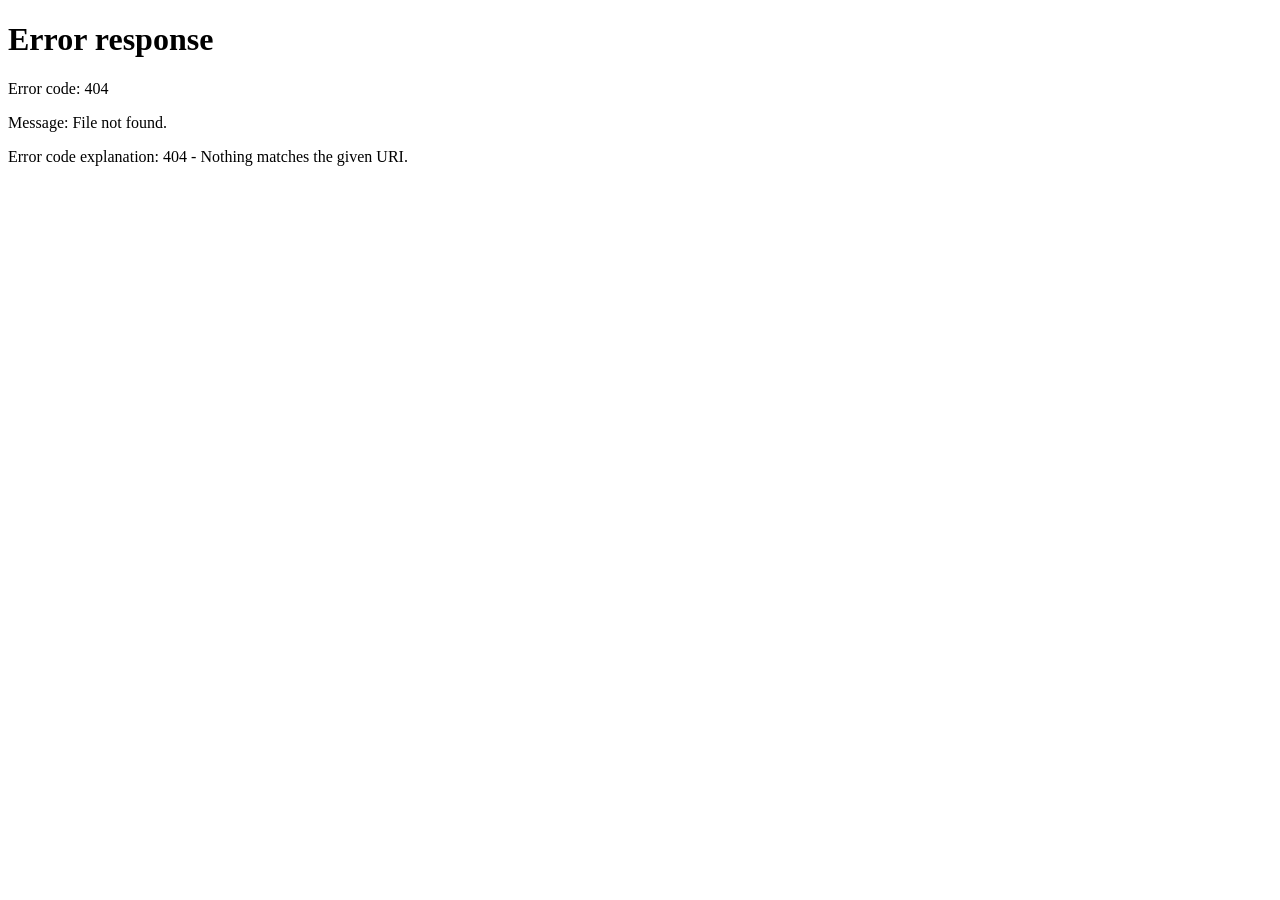
==== commit ee8ca0e9: "Update nurse_portal.html" ====
--- a/swetha_enterprise/public/nurse_portal.html
+++ b/swetha_enterprise/public/nurse_portal.html
@@ -3,791 +3,692 @@
 <head>
 <meta charset="UTF-8">
 <meta name="viewport" content="width=device-width, initial-scale=1.0">
-<title>Nurse Portal | Sneha Health</title>
-<link href="https://fonts.googleapis.com/css2?family=Sora:wght@300;400;500;600;700;800&family=JetBrains+Mono:wght@400;500&display=swap" rel="stylesheet">
+<title>Nurse Portal — Rena Rehabilitation Centre</title>
+<link href="https://fonts.googleapis.com/css2?family=Sora:wght@300;400;500;600;700&family=DM+Sans:wght@300;400;500;600&family=DM+Mono:wght@400;500&display=swap" rel="stylesheet">
 <style>
 :root {
-  --navy: #05152e;
-  --navy-2: #0a2144;
-  --navy-3: #0f2d5c;
-  --blue: #1565c0;
-  --blue-bright: #1e88e5;
-  --blue-light: #42a5f5;
-  --cyan: #00b4d8;
-  --cyan-light: #48cae4;
-  --teal: #00897b;
-  --surface: #0d1f3c;
-  --surface-2: #112547;
-  --card: #132a52;
-  --card-2: #163060;
-  --border: rgba(30,136,229,0.18);
-  --border-bright: rgba(66,165,245,0.35);
-  --text: #e8f0fe;
-  --text-2: #90a8d0;
-  --text-3: #5a7aaa;
-  --green: #00c853;
-  --amber: #ffab00;
-  --red: #ff1744;
-  --purple: #7c4dff;
-  --sidebar-w: 260px;
-  --radius: 14px;
-  --radius-sm: 8px;
-}
-* { margin:0; padding:0; box-sizing:border-box; }
-body { font-family:'Sora',sans-serif; background:var(--navy); color:var(--text); min-height:100vh; overflow-x:hidden; }
-::-webkit-scrollbar { width:4px; }
-::-webkit-scrollbar-track { background:transparent; }
-::-webkit-scrollbar-thumb { background:var(--border-bright); border-radius:4px; }
-
-/* ── OVERLAY ── */
-.overlay { position:fixed; inset:0; z-index:9999; background:linear-gradient(135deg,#020c1e,#051535,#071a3e); display:flex; align-items:center; justify-content:center; }
-.overlay-card { background:var(--card); border:1px solid var(--border-bright); border-radius:24px; padding:2.5rem 2rem; width:100%; max-width:420px; box-shadow:0 32px 80px rgba(0,0,0,0.6); text-align:center; }
-.overlay-logo { width:64px; height:64px; background:linear-gradient(135deg,var(--teal),var(--cyan)); border-radius:18px; display:flex; align-items:center; justify-content:center; margin:0 auto 1.5rem; box-shadow:0 8px 32px rgba(0,137,123,0.5); }
-.overlay-logo svg { width:28px; height:28px; }
-.overlay-card h2 { font-size:1.4rem; font-weight:700; margin-bottom:0.5rem; }
-.overlay-card p { color:var(--text-2); font-size:0.875rem; }
-.login-form { margin-top:1.75rem; text-align:left; }
-.login-form label { font-size:0.75rem; font-weight:600; color:var(--text-2); text-transform:uppercase; letter-spacing:0.08em; display:block; margin-bottom:0.4rem; }
-.login-form input { width:100%; padding:0.75rem 1rem; background:var(--navy-3); border:1px solid var(--border); border-radius:var(--radius-sm); color:var(--text); font-family:inherit; font-size:0.9rem; margin-bottom:1rem; transition:border-color 0.2s; }
-.login-form input:focus { outline:none; border-color:var(--teal); }
-.btn-primary { width:100%; padding:0.85rem; background:linear-gradient(135deg,var(--teal),var(--cyan)); color:#fff; border:none; border-radius:var(--radius-sm); font-family:inherit; font-size:0.9rem; font-weight:600; cursor:pointer; transition:all 0.2s; box-shadow:0 4px 16px rgba(0,137,123,0.4); }
-.btn-primary:hover { transform:translateY(-1px); box-shadow:0 8px 24px rgba(0,137,123,0.5); }
-.diag { margin-top:1.5rem; background:rgba(0,0,0,0.3); border-radius:8px; padding:0.5rem 0.75rem; max-height:80px; overflow-y:auto; font-family:'JetBrains Mono',monospace; font-size:0.7rem; color:var(--text-3); text-align:left; }
-.picker-list { max-height:180px; overflow-y:auto; border:1px solid var(--border); border-radius:var(--radius-sm); margin-top:1rem; }
-.picker-item { padding:0.75rem 1rem; cursor:pointer; border-bottom:1px solid var(--border); font-size:0.85rem; transition:background 0.15s; }
-.picker-item:hover { background:var(--navy-3); color:var(--cyan); }
-.picker-item .pid { font-size:0.72rem; color:var(--text-3); font-family:monospace; }
-.hidden { display:none !important; }
-
-/* ── APP ── */
-.app-shell { display:flex; min-height:100vh; }
-.sidebar { width:var(--sidebar-w); background:linear-gradient(180deg,var(--navy-2),var(--navy)); border-right:1px solid var(--border); display:flex; flex-direction:column; position:fixed; height:100vh; z-index:100; overflow-y:auto; }
-.sidebar-header { padding:1.5rem 1.25rem; border-bottom:1px solid var(--border); display:flex; align-items:center; gap:0.75rem; }
-.logo-icon { width:40px; height:40px; background:linear-gradient(135deg,var(--teal),var(--cyan)); border-radius:12px; display:flex; align-items:center; justify-content:center; flex-shrink:0; box-shadow:0 4px 12px rgba(0,137,123,0.4); }
-.logo-icon svg { width:20px; height:20px; }
-.logo-text { font-size:1rem; font-weight:700; }
-.logo-sub { font-size:0.7rem; color:var(--text-3); }
-.sidebar-nav { flex:1; padding:1rem 0.75rem; }
-.nav-group-label { font-size:0.65rem; font-weight:700; text-transform:uppercase; letter-spacing:0.12em; color:var(--text-3); padding:0.75rem 0.5rem 0.4rem; }
-.nav-item { display:flex; align-items:center; gap:0.625rem; padding:0.625rem 0.75rem; border-radius:var(--radius-sm); cursor:pointer; transition:all 0.18s; font-size:0.85rem; font-weight:500; color:var(--text-2); margin-bottom:2px; }
-.nav-item:hover { background:rgba(0,180,216,0.08); color:var(--text); }
-.nav-item.active { background:linear-gradient(90deg,rgba(0,137,123,0.22),rgba(0,180,216,0.12)); color:var(--cyan); border-left:2.5px solid var(--teal); }
-.nav-icon { width:18px; height:18px; flex-shrink:0; opacity:0.8; }
-.sidebar-footer { padding:1rem; border-top:1px solid var(--border); }
-.user-chip { display:flex; align-items:center; gap:0.6rem; padding:0.6rem; background:var(--surface-2); border-radius:10px; }
-.user-avatar { width:32px; height:32px; background:linear-gradient(135deg,var(--teal),var(--cyan)); border-radius:8px; display:flex; align-items:center; justify-content:center; font-size:0.8rem; font-weight:700; flex-shrink:0; }
-.user-name { font-size:0.8rem; font-weight:600; color:var(--text); line-height:1.2; }
-.user-role { font-size:0.68rem; color:var(--text-3); }
-.logout-btn { margin-top:0.5rem; width:100%; padding:0.5rem; background:transparent; border:1px solid var(--border); border-radius:var(--radius-sm); color:var(--text-2); font-family:inherit; font-size:0.78rem; cursor:pointer; transition:all 0.2s; }
-.logout-btn:hover { border-color:var(--red); color:var(--red); }
-
-/* ── MAIN ── */
-.main { margin-left:var(--sidebar-w); flex:1; display:flex; flex-direction:column; }
-.topbar { padding:1rem 2rem; border-bottom:1px solid var(--border); display:flex; align-items:center; gap:1rem; background:rgba(5,21,46,0.95); backdrop-filter:blur(12px); position:sticky; top:0; z-index:50; }
-.topbar-title { font-size:1.1rem; font-weight:700; }
-.topbar-sub { font-size:0.78rem; color:var(--text-3); margin-top:1px; }
-.topbar-actions { margin-left:auto; display:flex; gap:0.5rem; }
-.btn-sm { padding:0.45rem 0.9rem; font-size:0.78rem; font-weight:600; border-radius:6px; border:none; cursor:pointer; font-family:inherit; transition:all 0.18s; }
-.btn-sm.primary { background:linear-gradient(135deg,var(--teal),var(--cyan)); color:#fff; }
-.btn-sm.primary:hover { transform:translateY(-1px); }
-.btn-sm.outline { background:transparent; border:1px solid var(--border-bright); color:var(--text-2); }
-.btn-sm.outline:hover { border-color:var(--cyan); color:var(--cyan); }
-.content-body { padding:1.5rem 2rem; max-width:1200px; }
-
-/* ── SECTIONS ── */
-.section { display:none; animation:fadeUp 0.28s ease; }
-.section.active { display:block; }
-@keyframes fadeUp { from { opacity:0; transform:translateY(12px); } to { opacity:1; transform:none; } }
-
-/* ── STATS ── */
-.stats-grid { display:grid; grid-template-columns:repeat(auto-fill,minmax(160px,1fr)); gap:1rem; margin-bottom:1.5rem; }
-.stat-card { background:var(--card); border:1px solid var(--border); border-radius:var(--radius); padding:1.25rem; border-top:3px solid transparent; }
-.stat-card.teal { border-top-color:var(--teal); }
-.stat-card.cyan { border-top-color:var(--cyan); }
-.stat-card.green { border-top-color:var(--green); }
-.stat-card.amber { border-top-color:var(--amber); }
-.stat-card.purple { border-top-color:var(--purple); }
-.stat-label { font-size:0.7rem; font-weight:600; text-transform:uppercase; letter-spacing:0.1em; color:var(--text-3); }
-.stat-value { font-size:2rem; font-weight:700; margin:0.35rem 0 0; font-family:'JetBrains Mono',monospace; }
-
-/* ── CARDS ── */
-.card { background:var(--card); border:1px solid var(--border); border-radius:var(--radius); overflow:hidden; margin-bottom:1.25rem; }
-.card-header { display:flex; align-items:center; justify-content:space-between; padding:1rem 1.25rem; border-bottom:1px solid var(--border); }
-.card-title { font-size:0.95rem; font-weight:700; }
-.card-body { padding:0; }
-.section-actions { display:flex; gap:0.5rem; }
-
-/* ── DATA ROWS ── */
-.data-row { display:flex; align-items:center; gap:1rem; padding:0.8rem 1.25rem; border-bottom:1px solid var(--border); cursor:pointer; transition:all 0.15s; position:relative; }
-.data-row:last-child { border-bottom:none; }
-.data-row:hover { background:rgba(0,180,216,0.06); padding-left:1.5rem; }
-.data-row:hover::before { content:''; position:absolute; left:0; top:0; bottom:0; width:3px; background:var(--teal); border-radius:0 2px 2px 0; }
-.row-main { flex:1; min-width:0; }
-.row-title { font-size:0.875rem; font-weight:600; white-space:nowrap; overflow:hidden; text-overflow:ellipsis; }
-.row-sub { font-size:0.75rem; color:var(--text-3); font-family:'JetBrains Mono',monospace; margin-top:2px; }
-.row-meta { display:flex; flex-direction:column; align-items:flex-end; gap:4px; flex-shrink:0; }
-
-/* ── BADGES ── */
-.badge { font-size:0.68rem; font-weight:600; padding:0.25rem 0.5rem; border-radius:4px; }
-.badge-success { background:rgba(0,200,83,0.15); color:#69db7c; }
-.badge-warn { background:rgba(255,171,0,0.15); color:var(--amber); }
-.badge-error { background:rgba(255,23,68,0.12); color:#ff6b6b; }
-.badge-info { background:rgba(66,165,245,0.12); color:var(--blue-light); }
-.badge-cyan { background:rgba(0,180,216,0.15); color:var(--cyan); }
-.badge-teal { background:rgba(0,137,123,0.15); color:#4db6ac; }
-.count-badge { background:var(--navy-3); color:var(--cyan); font-size:0.7rem; font-weight:700; padding:0.15rem 0.5rem; border-radius:10px; }
-.empty-state { padding:2.5rem; text-align:center; color:var(--text-3); font-size:0.875rem; }
-.emoji { display:block; font-size:2rem; margin-bottom:0.75rem; }
-
-/* ── VITALS QUICK ENTRY ── */
-.vitals-form { padding:1.25rem; display:grid; grid-template-columns:repeat(auto-fill,minmax(180px,1fr)); gap:0.75rem; }
-.vitals-form .field-group { display:flex; flex-direction:column; gap:0.3rem; }
-.vitals-form label { font-size:0.72rem; font-weight:600; color:var(--text-2); text-transform:uppercase; letter-spacing:0.06em; }
-.vitals-form input, .vitals-form select { padding:0.6rem 0.8rem; background:var(--navy-3); border:1px solid var(--border); border-radius:6px; color:var(--text); font-family:'JetBrains Mono',monospace; font-size:0.85rem; width:100%; }
-.vitals-form input:focus, .vitals-form select:focus { outline:none; border-color:var(--teal); }
-.vitals-form-footer { padding:0 1.25rem 1.25rem; display:flex; gap:0.5rem; }
-.vitals-patient-search { padding:1.25rem 1.25rem 0; display:flex; gap:0.5rem; }
-.vitals-patient-search input { flex:1; padding:0.65rem 0.9rem; background:var(--navy-3); border:1px solid var(--border); border-radius:6px; color:var(--text); font-family:inherit; font-size:0.875rem; }
-.vitals-patient-search input:focus { outline:none; border-color:var(--teal); }
-
-/* ── PROFILE ── */
-.profile-grid { display:grid; grid-template-columns:1fr 1fr; gap:0.75rem; padding:1.25rem; }
-.profile-field { display:flex; flex-direction:column; gap:0.25rem; }
-.profile-field .pf-label { font-size:0.68rem; font-weight:600; text-transform:uppercase; letter-spacing:0.1em; color:var(--text-3); }
-.profile-field .pf-value { font-size:0.875rem; color:var(--text); font-family:'JetBrains Mono',monospace; }
-
-/* ── QUICK ACTIONS ── */
-.quick-actions { display:flex; gap:0.75rem; flex-wrap:wrap; margin-bottom:1.5rem; }
-.qa-btn { padding:0.75rem 1.25rem; background:var(--card); border:1px solid var(--border); border-radius:10px; cursor:pointer; font-family:inherit; font-size:0.82rem; font-weight:600; color:var(--text-2); display:flex; align-items:center; gap:0.5rem; transition:all 0.18s; }
-.qa-btn:hover { border-color:var(--teal); color:var(--cyan); background:rgba(0,137,123,0.08); transform:translateY(-1px); }
-.qa-btn .qa-icon { font-size:1.1rem; }
-
-@media (max-width:900px) {
-  .sidebar { transform:translateX(-100%); transition:transform 0.3s; }
-  .sidebar.open { transform:none; }
-  .main { margin-left:0; }
-  .stats-grid { grid-template-columns:repeat(2,1fr); }
-  .profile-grid { grid-template-columns:1fr; }
-  .vitals-form { grid-template-columns:1fr 1fr; }
-}
+  --navy-900:#050d1a; --navy-800:#0a1628; --navy-700:#0d1f3c;
+  --blue-500:#1a56db; --blue-400:#3b82f6; --blue-300:#60a5fa; --blue-200:#93c5fd;
+  --accent:#0ea5e9; --accent-glow:rgba(14,165,233,.3);
+  --success:#10b981; --warning:#f59e0b; --danger:#ef4444; --purple:#8b5cf6;
+  --text-primary:#f0f6ff; --text-secondary:#94b8d8; --text-muted:#5a7fa8;
+  --card-bg:rgba(13,31,60,.7); --card-border:rgba(59,130,246,.15); --sidebar-w:255px;
+}
+*{margin:0;padding:0;box-sizing:border-box}
+body{font-family:'DM Sans',sans-serif;background:var(--navy-900);color:var(--text-primary);min-height:100vh}
+body::before{content:'';position:fixed;inset:0;background:radial-gradient(ellipse 80% 50% at 20% 10%,rgba(26,86,219,.12) 0%,transparent 60%),radial-gradient(ellipse 60% 40% at 80% 80%,rgba(14,165,233,.08) 0%,transparent 50%);pointer-events:none;z-index:0}
+.sidebar{position:fixed;top:0;left:0;width:var(--sidebar-w);height:100vh;background:linear-gradient(180deg,var(--navy-800) 0%,var(--navy-900) 100%);border-right:1px solid var(--card-border);display:flex;flex-direction:column;z-index:100;overflow-y:auto}
+.brand{padding:22px 18px 16px;border-bottom:1px solid var(--card-border)}
+.brand-logo{width:40px;height:40px;background:linear-gradient(135deg,#7c3aed,var(--purple));border-radius:11px;display:flex;align-items:center;justify-content:center;font-size:20px;margin-bottom:9px;box-shadow:0 4px 16px rgba(139,92,246,.3)}
+.brand-name{font-family:'Sora',sans-serif;font-size:13px;font-weight:600;line-height:1.3}
+.brand-sub{font-size:11px;color:var(--text-muted);margin-top:2px}
+.nurse-info{padding:13px 15px;margin:10px 8px;background:rgba(139,92,246,.1);border:1px solid rgba(139,92,246,.2);border-radius:10px}
+.nurse-avatar{width:36px;height:36px;border-radius:50%;background:linear-gradient(135deg,#4c1d95,var(--purple));display:flex;align-items:center;justify-content:center;font-size:16px;margin-bottom:7px}
+.nurse-name{font-family:'Sora',sans-serif;font-size:13px;font-weight:600}
+.nurse-role{font-size:11px;color:var(--purple);margin-top:2px;display:flex;align-items:center;gap:4px}
+.nav-section{padding:7px 12px 3px;font-size:10px;font-weight:600;letter-spacing:.1em;text-transform:uppercase;color:var(--text-muted)}
+.nav-item{display:flex;align-items:center;gap:10px;padding:8px 15px 8px 18px;margin:1px 7px;border-radius:8px;cursor:pointer;font-size:13px;color:var(--text-secondary);transition:all .18s ease}
+.nav-item:hover{background:rgba(59,130,246,.1);color:var(--text-primary)}
+.nav-item.active{background:rgba(139,92,246,.15);color:#c4b5fd;border-left:2px solid var(--purple)}
+.nav-item .icon{font-size:15px;width:19px;text-align:center}
+.nav-badge{margin-left:auto;background:var(--purple);color:white;font-size:10px;font-weight:600;padding:1px 6px;border-radius:10px;font-family:'DM Mono',monospace}
+.sidebar-footer{margin-top:auto;padding:10px 7px;border-top:1px solid var(--card-border)}
+.main{margin-left:var(--sidebar-w);min-height:100vh;position:relative;z-index:1}
+.topbar{position:sticky;top:0;background:rgba(5,13,26,.92);backdrop-filter:blur(20px);border-bottom:1px solid var(--card-border);padding:0 26px;height:58px;display:flex;align-items:center;justify-content:space-between;z-index:90}
+.page-title{font-family:'Sora',sans-serif;font-size:16px;font-weight:600}
+.content{padding:22px 26px}
+.section{display:none}
+.section.active{display:block;animation:fadeIn .3s ease}
+@keyframes fadeIn{from{opacity:0;transform:translateY(10px)}to{opacity:1;transform:translateY(0)}}
+.btn{display:inline-flex;align-items:center;gap:6px;padding:7px 14px;border-radius:8px;font-size:13px;font-weight:500;cursor:pointer;border:none;transition:all .18s;font-family:'DM Sans',sans-serif}
+.btn-primary{background:var(--blue-500);color:white}
+.btn-primary:hover{background:var(--blue-400);transform:translateY(-1px)}
+.btn-purple{background:rgba(139,92,246,.2);color:#c4b5fd;border:1px solid rgba(139,92,246,.3)}
+.btn-purple:hover{background:rgba(139,92,246,.35)}
+.btn-ghost{background:transparent;color:var(--text-secondary);border:1px solid var(--card-border)}
+.btn-ghost:hover{background:rgba(59,130,246,.1);color:var(--text-primary)}
+.stats-grid{display:grid;grid-template-columns:repeat(4,1fr);gap:14px;margin-bottom:22px}
+.stat-card{background:var(--card-bg);border:1px solid var(--card-border);border-radius:13px;padding:18px;position:relative;overflow:hidden;backdrop-filter:blur(10px);transition:transform .2s,box-shadow .2s}
+.stat-card:hover{transform:translateY(-2px);box-shadow:0 8px 28px rgba(139,92,246,.15)}
+.stat-card::before{content:'';position:absolute;top:0;left:0;right:0;height:2px;background:linear-gradient(90deg,var(--purple),var(--accent));opacity:.6}
+.stat-icon{font-size:22px;margin-bottom:10px}
+.stat-value{font-family:'Sora',sans-serif;font-size:26px;font-weight:700;line-height:1}
+.stat-label{font-size:12px;color:var(--text-muted);margin-top:4px}
+.card{background:var(--card-bg);border:1px solid var(--card-border);border-radius:13px;backdrop-filter:blur(10px);overflow:hidden;margin-bottom:14px}
+.card-header{padding:14px 18px;border-bottom:1px solid var(--card-border);display:flex;align-items:center;justify-content:space-between}
+.card-title{font-family:'Sora',sans-serif;font-size:14px;font-weight:600}
+.data-table{width:100%;border-collapse:collapse}
+.data-table th{padding:9px 15px;text-align:left;font-size:11px;font-weight:600;letter-spacing:.06em;text-transform:uppercase;color:var(--text-muted);background:rgba(26,86,219,.06);border-bottom:1px solid var(--card-border)}
+.data-table td{padding:11px 15px;font-size:13px;color:var(--text-secondary);border-bottom:1px solid rgba(59,130,246,.06)}
+.data-table tr:last-child td{border-bottom:none}
+.data-table tr:hover td{background:rgba(59,130,246,.04)}
+.data-table .primary{color:var(--text-primary);font-weight:500}
+.pill{display:inline-block;padding:3px 8px;border-radius:20px;font-size:11px;font-weight:500}
+.pill-green{background:rgba(16,185,129,.15);color:var(--success)}
+.pill-blue{background:rgba(59,130,246,.15);color:var(--blue-300)}
+.pill-yellow{background:rgba(245,158,11,.15);color:var(--warning)}
+.pill-red{background:rgba(239,68,68,.15);color:var(--danger)}
+.pill-purple{background:rgba(139,92,246,.15);color:#c4b5fd}
+.modal-overlay{display:none;position:fixed;inset:0;background:rgba(5,13,26,.87);backdrop-filter:blur(5px);z-index:200;align-items:center;justify-content:center}
+.modal-overlay.open{display:flex}
+.modal{background:var(--navy-700);border:1px solid var(--card-border);border-radius:16px;width:560px;max-width:95vw;max-height:88vh;overflow-y:auto}
+.modal-header{padding:18px 22px;border-bottom:1px solid var(--card-border);display:flex;align-items:center;justify-content:space-between}
+.modal-title{font-family:'Sora',sans-serif;font-size:15px;font-weight:600}
+.modal-close{background:none;border:none;color:var(--text-muted);font-size:18px;cursor:pointer;padding:2px 7px;border-radius:6px}
+.modal-close:hover{background:rgba(239,68,68,.15);color:var(--danger)}
+.modal-body{padding:22px}
+.form-grid{display:grid;grid-template-columns:1fr 1fr;gap:13px}
+.form-group{display:flex;flex-direction:column;gap:4px}
+.form-group.full{grid-column:1/-1}
+.form-label{font-size:11px;font-weight:600;letter-spacing:.05em;text-transform:uppercase;color:var(--text-muted)}
+.form-input,.form-select,.form-textarea{background:rgba(26,86,219,.06);border:1px solid var(--card-border);border-radius:8px;padding:8px 11px;color:var(--text-primary);font-size:13px;font-family:'DM Sans',sans-serif;outline:none;width:100%;transition:border-color .15s}
+.form-input:focus,.form-select:focus,.form-textarea:focus{border-color:var(--purple);background:rgba(139,92,246,.08)}
+.form-select option{background:var(--navy-700)}
+.form-textarea{resize:vertical;min-height:70px}
+.loading{display:flex;align-items:center;justify-content:center;padding:36px;color:var(--text-muted);font-size:13px;gap:8px}
+.spinner{width:15px;height:15px;border:2px solid var(--card-border);border-top-color:var(--purple);border-radius:50%;animation:spin .8s linear infinite}
+@keyframes spin{to{transform:rotate(360deg)}}
+.empty-state{text-align:center;padding:38px 20px;color:var(--text-muted)}
+.empty-state .icon{font-size:34px;margin-bottom:10px;opacity:.5}
+.empty-state p{font-size:13px}
+.alert{padding:9px 13px;border-radius:8px;font-size:12px;margin-bottom:11px;display:flex;align-items:center;gap:8px}
+.alert-info{background:rgba(14,165,233,.12);border:1px solid rgba(14,165,233,.25);color:var(--accent)}
+.alert-success{background:rgba(16,185,129,.12);border:1px solid rgba(16,185,129,.25);color:var(--success)}
+.alert-error{background:rgba(239,68,68,.12);border:1px solid rgba(239,68,68,.25);color:var(--danger)}
+.vitals-grid{display:grid;grid-template-columns:repeat(3,1fr);gap:12px;margin-bottom:16px}
+.vital-card{background:rgba(139,92,246,.08);border:1px solid rgba(139,92,246,.2);border-radius:10px;padding:14px;text-align:center}
+.vital-icon{font-size:22px;margin-bottom:5px}
+.vital-value{font-family:'Sora',sans-serif;font-size:20px;font-weight:700;color:var(--text-primary)}
+.vital-label{font-size:11px;color:var(--text-muted);margin-top:3px}
+.vital-unit{font-size:11px;color:var(--purple)}
+.link-box{background:rgba(245,158,11,.08);border:1px solid rgba(245,158,11,.25);border-radius:10px;padding:13px;margin-bottom:14px;display:flex;align-items:center;gap:11px}
+.hr-cards{display:grid;grid-template-columns:repeat(3,1fr);gap:13px;margin-bottom:18px}
+.hr-card{background:var(--card-bg);border:1px solid var(--card-border);border-radius:11px;padding:15px;cursor:pointer;transition:all .2s}
+.hr-card:hover{transform:translateY(-2px);border-color:var(--purple)}
+.hr-card .hr-icon{font-size:22px;margin-bottom:7px}
+.hr-card .hr-title{font-family:'Sora',sans-serif;font-size:13px;font-weight:600}
+.hr-card .hr-sub{font-size:12px;color:var(--text-muted);margin-top:2px}
+::-webkit-scrollbar{width:6px} ::-webkit-scrollbar-track{background:transparent} ::-webkit-scrollbar-thumb{background:#1e3a5f;border-radius:3px}
 </style>
 </head>
 <body>
 
-<!-- LOGIN OVERLAY -->
-<div class="overlay" id="overlay">
-  <div class="overlay-card">
-    <div class="overlay-logo">
-      <svg viewBox="0 0 24 24" fill="none" stroke="white" stroke-width="2" stroke-linecap="round" stroke-linejoin="round">
-        <path d="M20.84 4.61a5.5 5.5 0 0 0-7.78 0L12 5.67l-1.06-1.06a5.5 5.5 0 0 0-7.78 7.78l1.06 1.06L12 21.23l7.78-7.78 1.06-1.06a5.5 5.5 0 0 0 0-7.78z"/>
-      </svg>
-    </div>
-    <h2>Nurse Portal</h2>
-    <p>Sneha Health / Rena Rehabilitation Centre</p>
-    <div id="login-ui">
-      <div class="login-form">
-        <label>Email</label>
-        <input type="email" id="inp-email" placeholder="nurse@snehahealth.in" autocomplete="username">
-        <label>Password</label>
-        <input type="password" id="inp-pass" placeholder="••••••••" autocomplete="current-password">
-        <button class="btn-primary" onclick="doLogin()">Sign In</button>
-      </div>
-    </div>
-    <div id="picker-ui" class="hidden">
-      <p style="margin-top:1rem;font-size:0.85rem;color:var(--amber);">Could not auto-detect your employee record. Please select:</p>
-      <div class="picker-list" id="picker-list"></div>
-    </div>
-    <div class="diag" id="diag-log"></div>
+<aside class="sidebar">
+  <div class="brand">
+    <div class="brand-logo">🩺</div>
+    <div class="brand-name">Rena Rehabilitation</div>
+    <div class="brand-sub">Nurse Portal</div>
+  </div>
+
+  <div class="nurse-info">
+    <div class="nurse-avatar">👩‍⚕️</div>
+    <div class="nurse-name" id="nurseName">Loading...</div>
+    <div class="nurse-role"><span style="width:6px;height:6px;border-radius:50%;background:var(--success);display:inline-block;"></span> Nurse</div>
+  </div>
+
+  <div class="nav-section">Clinical</div>
+  <div class="nav-item active" onclick="showSection('dashboard')"><span class="icon">📊</span> Dashboard</div>
+  <div class="nav-item" onclick="showSection('patients')"><span class="icon">👥</span> My Patients <span class="nav-badge" id="ptBadge">0</span></div>
+  <div class="nav-item" onclick="showSection('vitals')"><span class="icon">💓</span> Vital Signs</div>
+  <div class="nav-item" onclick="showSection('tasks')"><span class="icon">✅</span> Nursing Tasks</div>
+  <div class="nav-item" onclick="showSection('inpatient')"><span class="icon">🛏</span> Inpatient Care</div>
+  <div class="nav-item" onclick="showSection('medications')"><span class="icon">💊</span> Medication Requests</div>
+
+  <div class="nav-section">Account</div>
+  <div class="nav-item" onclick="showSection('profile')"><span class="icon">👤</span> My Profile</div>
+
+  <div class="nav-section">HR</div>
+  <div class="nav-item" onclick="showSection('hr')"><span class="icon">📁</span> HR Portal</div>
+
+  <div class="sidebar-footer">
+    <div class="nav-item" onclick="logout()" style="color:var(--danger)"><span class="icon">🚪</span> Logout</div>
+  </div>
+</aside>
+
+<main class="main">
+  <div class="topbar">
+    <div class="page-title" id="pageTitle">Dashboard</div>
+    <div style="display:flex;gap:10px;align-items:center;">
+      <button class="btn btn-ghost" onclick="refreshCurrentSection()">↻ Refresh</button>
+      <button class="btn btn-purple" onclick="openVitalModal()">+ Record Vitals</button>
+    </div>
+  </div>
+
+  <div class="content">
+
+    <!-- NURSE LINK -->
+    <div id="nurseLinkBox" style="display:none;" class="link-box">
+      <div style="font-size:20px;">⚠️</div>
+      <div style="flex:1">
+        <div style="font-weight:600;font-size:13px;">Link Your Employee Record</div>
+        <div style="font-size:12px;color:var(--text-muted);margin-top:2px;">Select your employee to enable HR features.</div>
+      </div>
+      <select class="form-select" id="empSelect" style="width:200px" onchange="linkEmployee(this.value)">
+        <option value="">— Select Employee —</option>
+      </select>
+    </div>
+
+    <!-- DASHBOARD -->
+    <div id="s_dashboard" class="section active">
+      <div class="stats-grid">
+        <div class="stat-card"><div class="stat-icon">👥</div><div class="stat-value" id="statPt">—</div><div class="stat-label">Patients Today</div></div>
+        <div class="stat-card"><div class="stat-icon">💓</div><div class="stat-value" id="statVitals">—</div><div class="stat-label">Vitals Recorded</div></div>
+        <div class="stat-card"><div class="stat-icon">✅</div><div class="stat-value" id="statTasks">—</div><div class="stat-label">Tasks Pending</div></div>
+        <div class="stat-card"><div class="stat-icon">💊</div><div class="stat-value" id="statMeds">—</div><div class="stat-label">Med Requests</div></div>
+      </div>
+
+      <div style="display:grid;grid-template-columns:1fr 1fr;gap:14px;">
+        <div class="card">
+          <div class="card-header"><span class="card-title">📅 Today's Patients</span></div>
+          <div id="dashPatients"><div class="loading"><div class="spinner"></div></div></div>
+        </div>
+        <div class="card">
+          <div class="card-header"><span class="card-title">✅ Pending Nursing Tasks</span></div>
+          <div id="dashTasks"><div class="loading"><div class="spinner"></div></div></div>
+        </div>
+      </div>
+    </div>
+
+    <!-- PATIENTS -->
+    <div id="s_patients" class="section">
+      <div class="card">
+        <div class="card-header">
+          <span class="card-title">👥 Patient List</span>
+          <input type="text" class="form-input" placeholder="Search..." oninput="filterPt(this.value)" style="width:200px;">
+        </div>
+        <table class="data-table">
+          <thead><tr><th>Patient</th><th>Ward/Bed</th><th>Admission</th><th>Condition</th><th>Status</th><th>Action</th></tr></thead>
+          <tbody id="ptTbody"><tr><td colspan="6"><div class="loading"><div class="spinner"></div></div></td></tr></tbody>
+        </table>
+      </div>
+    </div>
+
+    <!-- VITAL SIGNS -->
+    <div id="s_vitals" class="section">
+      <div class="vitals-grid">
+        <div class="vital-card"><div class="vital-icon">❤️</div><div class="vital-value" id="avgBP">—</div><div class="vital-unit">mmHg</div><div class="vital-label">Avg Blood Pressure</div></div>
+        <div class="vital-card"><div class="vital-icon">🫀</div><div class="vital-value" id="avgPulse">—</div><div class="vital-unit">bpm</div><div class="vital-label">Avg Heart Rate</div></div>
+        <div class="vital-card"><div class="vital-icon">🌡️</div><div class="vital-value" id="avgTemp">—</div><div class="vital-unit">°F</div><div class="vital-label">Avg Temperature</div></div>
+      </div>
+      <div class="card">
+        <div class="card-header">
+          <span class="card-title">💓 Vital Signs Records</span>
+          <button class="btn btn-purple" onclick="openVitalModal()">+ Record</button>
+        </div>
+        <table class="data-table">
+          <thead><tr><th>Patient</th><th>Date/Time</th><th>BP</th><th>Pulse</th><th>Temp</th><th>SpO2</th><th>Status</th></tr></thead>
+          <tbody id="vitalsTbody"><tr><td colspan="7"><div class="loading"><div class="spinner"></div></div></td></tr></tbody>
+        </table>
+      </div>
+    </div>
+
+    <!-- NURSING TASKS -->
+    <div id="s_tasks" class="section">
+      <div class="card">
+        <div class="card-header">
+          <span class="card-title">✅ Nursing Tasks</span>
+          <button class="btn btn-purple">+ New Task</button>
+        </div>
+        <table class="data-table">
+          <thead><tr><th>Task</th><th>Patient</th><th>Date</th><th>Priority</th><th>Status</th><th>Action</th></tr></thead>
+          <tbody id="tasksTbody"><tr><td colspan="6"><div class="loading"><div class="spinner"></div></div></td></tr></tbody>
+        </table>
+      </div>
+    </div>
+
+    <!-- INPATIENT -->
+    <div id="s_inpatient" class="section">
+      <div class="card">
+        <div class="card-header"><span class="card-title">🛏 Inpatient Records</span></div>
+        <table class="data-table">
+          <thead><tr><th>Patient</th><th>Ward</th><th>Bed</th><th>Admission</th><th>Status</th><th>Action</th></tr></thead>
+          <tbody id="inpatientTbody"><tr><td colspan="6"><div class="loading"><div class="spinner"></div></div></td></tr></tbody>
+        </table>
+      </div>
+    </div>
+
+    <!-- MEDICATIONS -->
+    <div id="s_medications" class="section">
+      <div class="card">
+        <div class="card-header"><span class="card-title">💊 Medication Requests</span></div>
+        <table class="data-table">
+          <thead><tr><th>ID</th><th>Patient</th><th>Medication</th><th>Dosage</th><th>Status</th><th>Date</th></tr></thead>
+          <tbody id="medTbody"><tr><td colspan="6"><div class="loading"><div class="spinner"></div></div></td></tr></tbody>
+        </table>
+      </div>
+    </div>
+
+    <!-- HR -->
+    <div id="s_hr" class="section">
+      <div class="hr-cards">
+        <div class="hr-card" onclick="loadAttendance()"><div class="hr-icon">🕐</div><div class="hr-title">Attendance</div><div class="hr-sub">Check-in records</div></div>
+        <div class="hr-card" onclick="loadLeave()"><div class="hr-icon">🌴</div><div class="hr-title">Leave</div><div class="hr-sub">Leave applications</div></div>
+        <div class="hr-card" onclick="loadPayroll()"><div class="hr-icon">💰</div><div class="hr-title">Payroll</div><div class="hr-sub">Salary slips</div></div>
+      </div>
+      <div class="card">
+        <div class="card-header"><span class="card-title" id="hrTitle">Select a section</span></div>
+        <div id="hrBody"><div class="empty-state"><div class="icon">📁</div><p>Select a section above</p></div></div>
+      </div>
+    </div>
+
+    <!-- PROFILE -->
+    <div id="s_profile" class="section">
+      <div class="card">
+        <div class="card-header"><span class="card-title">👤 My Profile</span></div>
+        <div id="profileBody"><div class="loading"><div class="spinner"></div></div></div>
+      </div>
+      <div class="card" style="margin-top:14px;">
+        <div class="card-header"><span class="card-title">🔗 Employee Link</span></div>
+        <div style="padding:16px;">
+          <p style="font-size:13px;color:var(--text-muted);margin-bottom:12px;">Link your employee profile for HR features:</p>
+          <select id="profileEmpSelect" style="background:rgba(139,92,246,.08);border:1px solid rgba(139,92,246,.2);border-radius:8px;padding:8px 12px;color:var(--text-primary);font-size:13px;font-family:inherit;outline:none;max-width:320px;" onchange="linkEmployee(this.value)">
+            <option value="">— Select Employee —</option>
+          </select>
+          <div id="profileEmpStatus" style="margin-top:8px;font-size:12px;color:var(--success);"></div>
+        </div>
+      </div>
+    </div>
+
+  </div>
+</main>
+
+<!-- VITAL SIGNS MODAL -->
+<div class="modal-overlay" id="vitalModal">
+  <div class="modal">
+    <div class="modal-header">
+      <div class="modal-title">Record Vital Signs</div>
+      <button class="modal-close" onclick="closeModal('vitalModal')">✕</button>
+    </div>
+    <div class="modal-body">
+      <div id="vitalAlert"></div>
+      <div class="form-grid">
+        <div class="form-group full">
+          <label class="form-label">Patient *</label>
+          <input class="form-input" id="vPatient" placeholder="Patient name/ID">
+        </div>
+        <div class="form-group">
+          <label class="form-label">Blood Pressure (mmHg)</label>
+          <input class="form-input" id="vBP" placeholder="e.g. 120/80">
+        </div>
+        <div class="form-group">
+          <label class="form-label">Pulse (bpm)</label>
+          <input class="form-input" id="vPulse" type="number" placeholder="e.g. 72">
+        </div>
+        <div class="form-group">
+          <label class="form-label">Temperature (°F)</label>
+          <input class="form-input" id="vTemp" type="number" step="0.1" placeholder="e.g. 98.6">
+        </div>
+        <div class="form-group">
+          <label class="form-label">SpO2 (%)</label>
+          <input class="form-input" id="vSpO2" type="number" placeholder="e.g. 98">
+        </div>
+        <div class="form-group">
+          <label class="form-label">Respiratory Rate</label>
+          <input class="form-input" id="vResp" type="number" placeholder="breaths/min">
+        </div>
+        <div class="form-group">
+          <label class="form-label">Weight (kg)</label>
+          <input class="form-input" id="vWeight" type="number" step="0.1">
+        </div>
+        <div class="form-group full">
+          <label class="form-label">Notes</label>
+          <textarea class="form-textarea" id="vNotes"></textarea>
+        </div>
+      </div>
+      <div style="display:flex;justify-content:flex-end;gap:10px;margin-top:14px;">
+        <button class="btn btn-ghost" onclick="closeModal('vitalModal')">Cancel</button>
+        <button class="btn btn-purple" onclick="saveVitals()">Save Vitals</button>
+      </div>
+    </div>
   </div>
 </div>
 
-<!-- APP -->
-<div class="app-shell hidden" id="app-shell">
-
-  <!-- SIDEBAR -->
-  <nav class="sidebar" id="sidebar">
-    <div class="sidebar-header">
-      <div class="logo-icon">
-        <svg viewBox="0 0 24 24" fill="none" stroke="white" stroke-width="2.5" stroke-linecap="round">
-          <path d="M20.84 4.61a5.5 5.5 0 0 0-7.78 0L12 5.67l-1.06-1.06a5.5 5.5 0 0 0-7.78 7.78L12 21.23l7.78-7.78 1.06-1.06a5.5 5.5 0 0 0 0-7.78z"/>
-        </svg>
-      </div>
-      <div>
-        <div class="logo-text">Sneha Health</div>
-        <div class="logo-sub">Nurse Portal</div>
-      </div>
-    </div>
-
-    <div class="sidebar-nav">
-      <div class="nav-group-label">Overview</div>
-      <div class="nav-item active" onclick="nav('dashboard')">
-        <svg class="nav-icon" viewBox="0 0 24 24" fill="none" stroke="currentColor" stroke-width="2"><rect x="3" y="3" width="7" height="7"/><rect x="14" y="3" width="7" height="7"/><rect x="14" y="14" width="7" height="7"/><rect x="3" y="14" width="7" height="7"/></svg>
-        Dashboard
-      </div>
-      <div class="nav-item" onclick="nav('profile')">
-        <svg class="nav-icon" viewBox="0 0 24 24" fill="none" stroke="currentColor" stroke-width="2"><circle cx="12" cy="8" r="4"/><path d="M4 20c0-4 3.6-7 8-7s8 3 8 7"/></svg>
-        My Profile
-      </div>
-
-      <div class="nav-group-label">Clinical</div>
-      <div class="nav-item" onclick="nav('vitals')">
-        <svg class="nav-icon" viewBox="0 0 24 24" fill="none" stroke="currentColor" stroke-width="2"><polyline points="22 12 18 12 15 21 9 3 6 12 2 12"/></svg>
-        Vital Signs
-      </div>
-      <div class="nav-item" onclick="nav('patients')">
-        <svg class="nav-icon" viewBox="0 0 24 24" fill="none" stroke="currentColor" stroke-width="2"><path d="M17 21v-2a4 4 0 0 0-4-4H5a4 4 0 0 0-4 4v2"/><circle cx="9" cy="7" r="4"/><path d="M23 21v-2a4 4 0 0 0-3-3.87"/><path d="M16 3.13a4 4 0 0 1 0 7.75"/></svg>
-        Patients
-      </div>
-      <div class="nav-item" onclick="nav('inpatient')">
-        <svg class="nav-icon" viewBox="0 0 24 24" fill="none" stroke="currentColor" stroke-width="2"><path d="M3 9l9-7 9 7v11a2 2 0 0 1-2 2H5a2 2 0 0 1-2-2z"/><polyline points="9 22 9 12 15 12 15 22"/></svg>
-        Inpatient Care
-      </div>
-      <div class="nav-item" onclick="nav('nursing-tasks')">
-        <svg class="nav-icon" viewBox="0 0 24 24" fill="none" stroke="currentColor" stroke-width="2"><path d="M9 11l3 3L22 4"/><path d="M21 12v7a2 2 0 0 1-2 2H5a2 2 0 0 1-2-2V5a2 2 0 0 1 2-2h11"/></svg>
-        Nursing Tasks
-      </div>
-      <div class="nav-item" onclick="nav('medication')">
-        <svg class="nav-icon" viewBox="0 0 24 24" fill="none" stroke="currentColor" stroke-width="2"><path d="M19 14c1.49-1.46 3-3.21 3-5.5A5.5 5.5 0 0 0 16.5 3c-1.76 0-3 .5-4.5 2-1.5-1.5-2.74-2-4.5-2A5.5 5.5 0 0 0 2 8.5c0 2.3 1.5 4.05 3 5.5l7 7Z"/></svg>
-        Medication Requests
-      </div>
-      <div class="nav-item" onclick="nav('service-req')">
-        <svg class="nav-icon" viewBox="0 0 24 24" fill="none" stroke="currentColor" stroke-width="2"><path d="M14 2H6a2 2 0 0 0-2 2v16a2 2 0 0 0 2 2h12a2 2 0 0 0 2-2V8z"/><polyline points="14 2 14 8 20 8"/></svg>
-        Service Requests
-      </div>
-
-      <div class="nav-group-label">HR</div>
-      <div class="nav-item" onclick="nav('attendance')">
-        <svg class="nav-icon" viewBox="0 0 24 24" fill="none" stroke="currentColor" stroke-width="2"><rect x="3" y="4" width="18" height="18" rx="2"/><line x1="16" y1="2" x2="16" y2="6"/><line x1="8" y1="2" x2="8" y2="6"/><line x1="3" y1="10" x2="21" y2="10"/></svg>
-        Attendance
-      </div>
-      <div class="nav-item" onclick="nav('leave')">
-        <svg class="nav-icon" viewBox="0 0 24 24" fill="none" stroke="currentColor" stroke-width="2"><path d="M21 15a2 2 0 0 1-2 2H7l-4 4V5a2 2 0 0 1 2-2h14a2 2 0 0 1 2 2z"/></svg>
-        Leave
-      </div>
-      <div class="nav-item" onclick="nav('payroll')">
-        <svg class="nav-icon" viewBox="0 0 24 24" fill="none" stroke="currentColor" stroke-width="2"><line x1="12" y1="1" x2="12" y2="23"/><path d="M17 5H9.5a3.5 3.5 0 0 0 0 7h5a3.5 3.5 0 0 1 0 7H6"/></svg>
-        Payroll
-      </div>
-    </div>
-
-    <div class="sidebar-footer">
-      <div class="user-chip">
-        <div class="user-avatar" id="user-avatar">N</div>
-        <div>
-          <div class="user-name" id="user-name">Loading…</div>
-          <div class="user-role">Nurse</div>
-        </div>
-      </div>
-      <button class="logout-btn" onclick="doLogout()">Sign Out</button>
-    </div>
-  </nav>
-
-  <!-- MAIN -->
-  <main class="main">
-    <div class="topbar">
-      <div>
-        <div class="topbar-title" id="topbar-title">Dashboard</div>
-        <div class="topbar-sub" id="topbar-sub">Welcome back</div>
-      </div>
-      <div class="topbar-actions">
-        <button class="btn-sm primary" onclick="nav('vitals')">📊 Record Vitals</button>
-        <button class="btn-sm outline" onclick="openERP('/app/patient-encounter/new')">+ Encounter</button>
-      </div>
-    </div>
-
-    <div class="content-body">
-
-      <!-- DASHBOARD -->
-      <section id="section-dashboard" class="section active">
-        <div class="quick-actions">
-          <div class="qa-btn" onclick="nav('vitals')"><span class="qa-icon">📊</span> Record Vitals</div>
-          <div class="qa-btn" onclick="nav('nursing-tasks')"><span class="qa-icon">✅</span> Nursing Tasks</div>
-          <div class="qa-btn" onclick="openERP('/app/inpatient-record/new')"><span class="qa-icon">🛏️</span> New Inpatient</div>
-          <div class="qa-btn" onclick="openERP('/app/attendance/new')"><span class="qa-icon">🕐</span> Mark Attendance</div>
-        </div>
-        <div class="stats-grid">
-          <div class="stat-card teal"><div class="stat-label">Today's Vitals</div><div class="stat-value" id="stat-vitals">—</div></div>
-          <div class="stat-card cyan"><div class="stat-label">Active Inpatients</div><div class="stat-value" id="stat-inpatients">—</div></div>
-          <div class="stat-card green"><div class="stat-label">Pending Tasks</div><div class="stat-value" id="stat-tasks">—</div></div>
-          <div class="stat-card amber"><div class="stat-label">Medication Req.</div><div class="stat-value" id="stat-medreq">—</div></div>
-          <div class="stat-card purple"><div class="stat-label">Attendance</div><div class="stat-value" id="stat-att">—</div></div>
-        </div>
-        <div class="card">
-          <div class="card-header"><h3 class="card-title">Recent Vital Signs</h3><button class="btn-sm primary" onclick="nav('vitals')">View All</button></div>
-          <div class="card-body" id="dash-vitals"><div class="empty-state">Loading…</div></div>
-        </div>
-        <div class="card">
-          <div class="card-header"><h3 class="card-title">Today's Nursing Tasks</h3><button class="btn-sm outline" onclick="nav('nursing-tasks')">View All</button></div>
-          <div class="card-body" id="dash-tasks"><div class="empty-state">Loading…</div></div>
-        </div>
-      </section>
-
-      <!-- PROFILE -->
-      <section id="section-profile" class="section">
-        <div class="card">
-          <div class="card-header"><h3 class="card-title">Employee Profile</h3></div>
-          <div id="profile-container"><div class="empty-state">Loading…</div></div>
-        </div>
-      </section>
-
-      <!-- VITAL SIGNS -->
-      <section id="section-vitals" class="section">
-        <div class="card" style="margin-bottom:1.25rem;">
-          <div class="card-header"><h3 class="card-title">Record Vital Signs</h3></div>
-          <div class="vitals-patient-search">
-            <input type="text" id="vitals-patient-inp" placeholder="Search patient name or ID…" oninput="searchPatientForVitals()">
-          </div>
-          <div id="vitals-patient-result" style="padding:0 1.25rem;"></div>
-          <div class="vitals-form" id="vitals-form" style="margin-top:0.5rem;">
-            <div class="field-group"><label>Temperature (°F)</label><input type="number" id="v-temp" placeholder="98.6" step="0.1"></div>
-            <div class="field-group"><label>Pulse (bpm)</label><input type="number" id="v-pulse" placeholder="72"></div>
-            <div class="field-group"><label>Systolic BP</label><input type="number" id="v-bp-sys" placeholder="120"></div>
-            <div class="field-group"><label>Diastolic BP</label><input type="number" id="v-bp-dia" placeholder="80"></div>
-            <div class="field-group"><label>SpO2 (%)</label><input type="number" id="v-spo2" placeholder="98" min="0" max="100"></div>
-            <div class="field-group"><label>Respiratory Rate</label><input type="number" id="v-rr" placeholder="16"></div>
-            <div class="field-group"><label>Weight (kg)</label><input type="number" id="v-weight" placeholder="65" step="0.1"></div>
-            <div class="field-group"><label>Height (cm)</label><input type="number" id="v-height" placeholder="165"></div>
-          </div>
-          <div class="vitals-form-footer">
-            <button class="btn-sm primary" onclick="saveVitals()">💾 Save Vitals</button>
-            <button class="btn-sm outline" onclick="clearVitalsForm()">Clear</button>
-          </div>
-        </div>
-        <div class="card">
-          <div class="card-header">
-            <div style="display:flex;align-items:center;gap:0.75rem;"><h3 class="card-title">Vitals History</h3><span class="count-badge" id="count-vitals">0</span></div>
-            <button class="btn-sm outline" onclick="openERP('/app/vital-signs/new')">Open in ERP</button>
-          </div>
-          <div class="card-body" id="list-vitals"><div class="empty-state">Loading…</div></div>
-        </div>
-      </section>
-
-      <!-- PATIENTS -->
-      <section id="section-patients" class="section">
-        <div class="card">
-          <div class="card-header">
-            <div style="display:flex;align-items:center;gap:0.75rem;"><h3 class="card-title">Patient List</h3><span class="count-badge" id="count-patients">0</span></div>
-            <button class="btn-sm primary" onclick="openERP('/app/patient/new')">+ New Patient</button>
-          </div>
-          <div class="card-body" id="list-patients"><div class="empty-state">Loading…</div></div>
-        </div>
-      </section>
-
-      <!-- INPATIENT -->
-      <section id="section-inpatient" class="section">
-        <div class="card">
-          <div class="card-header">
-            <div style="display:flex;align-items:center;gap:0.75rem;"><h3 class="card-title">Inpatient Records</h3><span class="count-badge" id="count-inpatient">0</span></div>
-            <button class="btn-sm primary" onclick="openERP('/app/inpatient-record/new')">+ Admit Patient</button>
-          </div>
-          <div class="card-body" id="list-inpatient"><div class="empty-state">Loading…</div></div>
-        </div>
-      </section>
-
-      <!-- NURSING TASKS -->
-      <section id="section-nursing-tasks" class="section">
-        <div class="card">
-          <div class="card-header">
-            <div style="display:flex;align-items:center;gap:0.75rem;"><h3 class="card-title">Nursing Tasks</h3><span class="count-badge" id="count-nursing-tasks">0</span></div>
-            <button class="btn-sm primary" onclick="openERP('/app/nursing-task/new')">+ New Task</button>
-          </div>
-          <div class="card-body" id="list-nursing-tasks"><div class="empty-state">Loading…</div></div>
-        </div>
-      </section>
-
-      <!-- MEDICATION REQUESTS -->
-      <section id="section-medication" class="section">
-        <div class="card">
-          <div class="card-header">
-            <div style="display:flex;align-items:center;gap:0.75rem;"><h3 class="card-title">Medication Requests</h3><span class="count-badge" id="count-medication">0</span></div>
-            <button class="btn-sm outline" onclick="openERP('/app/medication-request/new')">+ New</button>
-          </div>
-          <div class="card-body" id="list-medication"><div class="empty-state">Loading…</div></div>
-        </div>
-      </section>
-
-      <!-- SERVICE REQUESTS -->
-      <section id="section-service-req" class="section">
-        <div class="card">
-          <div class="card-header">
-            <div style="display:flex;align-items:center;gap:0.75rem;"><h3 class="card-title">Service Requests</h3><span class="count-badge" id="count-service-req">0</span></div>
-            <button class="btn-sm outline" onclick="openERP('/app/service-request/new')">+ New</button>
-          </div>
-          <div class="card-body" id="list-service-req"><div class="empty-state">Loading…</div></div>
-        </div>
-      </section>
-
-      <!-- ATTENDANCE -->
-      <section id="section-attendance" class="section">
-        <div class="card">
-          <div class="card-header"><h3 class="card-title">Attendance Record</h3><button class="btn-sm primary" onclick="openERP('/app/attendance/new')">+ Mark</button></div>
-          <div class="card-body" id="list-attendance"><div class="empty-state">Loading…</div></div>
-        </div>
-      </section>
-
-      <!-- LEAVE -->
-      <section id="section-leave" class="section">
-        <div class="card">
-          <div class="card-header"><h3 class="card-title">Leave Applications</h3><button class="btn-sm primary" onclick="openERP('/app/leave-application/new')">+ Apply</button></div>
-          <div class="card-body" id="list-leave"><div class="empty-state">Loading…</div></div>
-        </div>
-      </section>
-
-      <!-- PAYROLL -->
-      <section id="section-payroll" class="section">
-        <div class="card">
-          <div class="card-header"><h3 class="card-title">Salary Slips</h3></div>
-          <div class="card-body" id="list-payroll"><div class="empty-state">Loading…</div></div>
-        </div>
-      </section>
-
-    </div>
-  </main>
-</div>
-
 <script>
-const BASE = window.location.origin;
-let state = { user: null, employee: null, activeSection: 'dashboard' };
-let vitalsPatient = null;
-let vitalsPatientSearchTimer = null;
-
-function log(msg, type='info') {
-  const el = document.getElementById('diag-log');
-  if (!el) return;
-  const d = document.createElement('div');
-  d.style.color = type==='error'?'#ff6b6b':type==='success'?'#69db7c':'#748ffc';
-  d.textContent = (type==='error'?'✗':'✓')+' '+msg;
-  el.appendChild(d); el.scrollTop = el.scrollHeight;
-}
-
-function badgeClass(s) {
-  if (!s) return 'badge-info';
-  const v = s.toLowerCase();
-  if (['completed','present','approved','active','closed','submitted','paid','normal'].some(x=>v.includes(x))) return 'badge-success';
-  if (['cancelled','rejected','absent'].some(x=>v.includes(x))) return 'badge-error';
-  if (['pending','open','draft','waiting','scheduled'].some(x=>v.includes(x))) return 'badge-warn';
-  return 'badge-info';
-}
-
-function fmt(str) {
-  if (!str) return '—';
-  if (str.match(/^\d{4}-\d{2}-\d{2}/)) return new Date(str).toLocaleDateString('en-IN',{day:'2-digit',month:'short',year:'numeric'});
-  return str;
-}
-
-function openERP(path) { window.open(BASE+path,'_blank'); }
-function empty(msg='No records found.') { return `<div class="empty-state"><span class="emoji">📭</span>${msg}</div>`; }
-
-async function api(resource, params={}) {
-  const url = new URL(`${BASE}/api/resource/${encodeURIComponent(resource)}`);
-  if (params.filters) url.searchParams.set('filters', JSON.stringify(params.filters));
-  if (params.fields) url.searchParams.set('fields', JSON.stringify(params.fields));
-  if (params.limit) url.searchParams.set('limit', params.limit);
-  if (params.order_by) url.searchParams.set('order_by', params.order_by);
-  try { const r = await fetch(url,{credentials:'include'}); if (r.ok) return (await r.json())?.data||[]; return null; } catch { return null; }
-}
-
-async function postApi(method, args={}) {
-  try {
-    const r = await fetch(`${BASE}/api/method/${method}`, {
-      method:'POST', credentials:'include',
-      headers:{'Content-Type':'application/json','X-Frappe-CSRF-Token': await getCsrfToken()},
-      body: JSON.stringify(args)
-    });
-    return await r.json();
-  } catch { return null; }
-}
-
-async function getCsrfToken() {
-  try { const r = await fetch(`${BASE}/api/method/frappe.auth.get_logged_user`,{credentials:'include'}); return r.headers.get('X-Frappe-CSRF-Token')||''; } catch { return ''; }
-}
-
-async function initSession() {
-  log('Initializing session…');
-  try {
-    const r = await fetch('/api/method/frappe.auth.get_logged_user');
-    const user = (await r.json())?.message;
-    if (!user || user==='Guest') { showLoginUI(); return; }
-    state.user = user;
-    log(`Session: ${user}`,'success');
-    await runDiscovery();
-  } catch { showLoginUI(); }
-}
-
-async function runDiscovery() {
-  const emp = await api('Employee',{ filters:[['user_id','=',state.user]], fields:['name','employee_name','designation','department','cell_number','personal_email'] });
-  if (emp?.length) { state.employee = emp[0]; log(`Employee: ${emp[0].name}`,'success'); }
-  showApp();
+const BASE='';
+let currentUser=null, employeeName=null, allPt=[];
+
+async function api(method,args={}){
+  const r=await fetch(`${BASE}/api/method/${method}`,{method:'POST',headers:{'Content-Type':'application/json','X-Frappe-CSRF-Token':getCsrf()},body:JSON.stringify(args)});
+  const d=await r.json(); if(d.exc) throw new Error(d.exc); return d.message??d;
+}
+async function getList(dt,fields=['name'],filters=[],limit=50,order='modified desc'){
+  const p=new URLSearchParams({doctype:dt,fields:JSON.stringify(fields),filters:JSON.stringify(filters),limit_page_length:limit,order_by:order});
+  const r=await fetch(`${BASE}/api/resource/${encodeURIComponent(dt)}?${p}`,{headers:{'X-Frappe-CSRF-Token':getCsrf()}});
+  return (await r.json()).data||[];
+}
+async function getDoc(dt,name){
+  const r=await fetch(`${BASE}/api/resource/${encodeURIComponent(dt)}/${encodeURIComponent(name)}`,{headers:{'X-Frappe-CSRF-Token':getCsrf()}});
+  return (await r.json()).data||null;
+}
+function getCsrf(){
+  if(typeof frappe!=='undefined'&&frappe.csrf_token) return frappe.csrf_token;
+  return (document.cookie.match(/csrftoken=([^;]+)/)||[])[1]||'';
+}
+
+async function init(){
+  try{
+    const user=await api('frappe.auth.get_logged_user');
+    currentUser=typeof user==='string'?user:user?.message;
+    if(!currentUser||currentUser==='Guest'){window.location.replace('/login');return;}
+    document.getElementById('nurseName').textContent=currentUser||'Nurse';
+  }catch(e){window.location.replace('/login');return;}
+
+  // Try to auto-link employee by user_id
+  try{
+    const emp=await getList('Employee',['name','employee_name'],[['user_id','=',currentUser]],1);
+    if(emp.length){
+      employeeName=emp[0].name;
+      localStorage.setItem('rrc_nurse_emp',employeeName);
+      document.getElementById('nurseLinkBox').style.display='none';
+    } else {
+      const savedEmp=localStorage.getItem('rrc_nurse_emp');
+      if(savedEmp) employeeName=savedEmp;
+      else offerEmpLink();
+    }
+  }catch(e){
+    const savedEmp=localStorage.getItem('rrc_nurse_emp');
+    if(savedEmp) employeeName=savedEmp;
+    else offerEmpLink();
+  }
   loadDashboard();
 }
 
-function showLoginUI() {
-  document.getElementById('login-ui').classList.remove('hidden');
-}
-
-function showApp() {
-  document.getElementById('overlay').classList.add('hidden');
-  document.getElementById('app-shell').classList.remove('hidden');
-  const name = state.employee?.employee_name || state.user;
-  document.getElementById('user-name').textContent = name;
-  document.getElementById('user-avatar').textContent = (name[0]||'N').toUpperCase();
-  document.getElementById('topbar-sub').textContent = `Welcome back, ${name.split(' ')[0]}`;
-}
-
-async function doLogin() {
-  const email = document.getElementById('inp-email').value;
-  const pass = document.getElementById('inp-pass').value;
-  if (!email||!pass) return;
-  log('Signing in…');
-  try {
-    const r = await fetch('/api/method/login',{method:'POST',headers:{'Content-Type':'application/json'},body:JSON.stringify({usr:email,pwd:pass}),credentials:'include'});
-    const d = await r.json();
-    if (d.message==='Logged In') { state.user=email; log('Logged in','success'); await runDiscovery(); }
-    else { log('Invalid credentials','error'); }
-  } catch(e) { log('Login failed: '+e.message,'error'); }
-}
-
-async function doLogout() {
-  await fetch('/api/method/logout',{method:'POST',credentials:'include'});
-  location.reload();
-}
-
-const navTitles = {
-  dashboard:'Dashboard', profile:'My Profile', vitals:'Vital Signs', patients:'Patients',
-  inpatient:'Inpatient Care', 'nursing-tasks':'Nursing Tasks', medication:'Medication Requests',
-  'service-req':'Service Requests', attendance:'Attendance', leave:'Leave Applications', payroll:'Payroll'
-};
-
-function nav(section) {
+async function offerEmpLink(){
+  try{
+    const list=await getList('Employee',['name','employee_name'],[],100);
+    if(!list.length) return;
+    const sel=document.getElementById('empSelect');
+    list.forEach(e=>{const o=document.createElement('option');o.value=e.name;o.textContent=`${e.employee_name} (${e.name})`;sel.appendChild(o);});
+    document.getElementById('nurseLinkBox').style.display='flex';
+  }catch(e){}
+}
+function linkEmployee_old_removed(val){}
+
+function showSection(id){
   document.querySelectorAll('.section').forEach(s=>s.classList.remove('active'));
+  document.getElementById('s_'+id).classList.add('active');
   document.querySelectorAll('.nav-item').forEach(n=>n.classList.remove('active'));
-  const el = document.getElementById(`section-${section}`);
-  if (el) el.classList.add('active');
   event?.currentTarget?.classList.add('active');
-  state.activeSection = section;
-  document.getElementById('topbar-title').textContent = navTitles[section]||section;
-  loadSection(section);
-}
-
-function loadSection(section) {
-  switch(section) {
-    case 'dashboard': loadDashboard(); break;
-    case 'profile': loadProfile(); break;
-    case 'vitals': loadVitals(); break;
-    case 'patients': loadPatients(); break;
-    case 'inpatient': loadInpatient(); break;
-    case 'nursing-tasks': loadNursingTasks(); break;
-    case 'medication': loadMedication(); break;
-    case 'service-req': loadServiceReq(); break;
-    case 'attendance': loadAttendance(); break;
-    case 'leave': loadLeave(); break;
-    case 'payroll': loadPayroll(); break;
-  }
-}
-
-async function loadDashboard() {
-  const today = new Date().toISOString().split('T')[0];
-
-  // Stats
-  const [vitals, inpatients, medreq, att] = await Promise.all([
-    api('Vital Signs',{filters:[['signs_date','=',today]],fields:['name'],limit:500}),
-    api('Inpatient Record',{filters:[['status','in',['Admission Scheduled','Admitted']]],fields:['name'],limit:500}),
-    api('Medication Request',{filters:[['status','in',['Draft','Pending']]],fields:['name'],limit:500}),
-    api('Attendance',{filters:state.employee?[['employee','=',state.employee.name],['attendance_date','=',today]]:null,fields:['status'],limit:1}),
-  ]);
-
-  document.getElementById('stat-vitals').textContent = vitals?.length||0;
-  document.getElementById('stat-inpatients').textContent = inpatients?.length||0;
-  document.getElementById('stat-tasks').textContent = '—';
-  document.getElementById('stat-medreq').textContent = medreq?.length||0;
-  document.getElementById('stat-att').textContent = att?.[0]?.status||'—';
-
-  // Recent vitals
-  const rv = await api('Vital Signs',{fields:['name','patient','signs_date','temperature','pulse','bp_systolic','bp_diastolic','spo2'],order_by:'signs_date desc',limit:8});
-  document.getElementById('dash-vitals').innerHTML = renderVitalRows(rv);
-
-  // Nursing tasks (try common doctypes)
-  for (const dt of ['Nursing Task','Patient Task']) {
-    const tasks = await api(dt,{fields:['name','patient','status','creation'],order_by:'creation desc',limit:6});
-    if (tasks?.length) {
-      document.getElementById('dash-tasks').innerHTML = tasks.map(t=>`
-        <div class="data-row" onclick="openERP('/app/${dt.toLowerCase().replace(' ','-')}/${t.name}')">
-          <div class="row-main"><div class="row-title">${t.name}</div><div class="row-sub">${t.patient||'—'}</div></div>
-          <div class="row-meta"><span class="badge ${badgeClass(t.status)}">${t.status||'—'}</span><span style="font-size:0.72rem;color:var(--text-3);font-family:monospace">${fmt(t.creation)}</span></div>
-        </div>`).join('');
-      document.getElementById('stat-tasks').textContent = tasks.length;
-      break;
+  const titles={dashboard:'Dashboard',patients:'My Patients',vitals:'Vital Signs',tasks:'Nursing Tasks',inpatient:'Inpatient Care',medications:'Medication Requests',hr:'HR Portal',profile:'My Profile'};
+  document.getElementById('pageTitle').textContent=titles[id]||id;
+  const loaders={patients:loadPatients,vitals:loadVitals,tasks:loadTasks,inpatient:loadInpatient,medications:loadMedications,profile:loadProfile};
+  if(loaders[id]) loaders[id]();
+}
+
+async function loadProfile(){
+  const el=document.getElementById('profileBody');
+  el.innerHTML=`<div class="loading"><div class="spinner"></div></div>`;
+  try{
+    const rows=[
+      ['👤 Logged in as', currentUser||'—'],
+      ['🆔 Employee ID', employeeName||'Not linked'],
+    ];
+    if(employeeName){
+      try{
+        const emp=await getDoc('Employee',employeeName);
+        if(emp){
+          rows.push(['📛 Name',emp.employee_name||'—']);
+          rows.push(['🏥 Department',emp.department||'—']);
+          rows.push(['📞 Phone',emp.cell_number||emp.personal_email||'—']);
+          rows.push(['📅 Date of Joining',emp.date_of_joining||'—']);
+        }
+      }catch(e){}
     }
-  }
-}
-
-function renderVitalRows(vitals) {
-  if (!vitals?.length) return empty('No vitals recorded today.');
-  return vitals.map(v=>`
-    <div class="data-row" onclick="openERP('/app/vital-signs/${v.name}')">
-      <div class="row-main">
-        <div class="row-title">${v.patient||'Unknown Patient'}</div>
-        <div class="row-sub" style="font-family:'JetBrains Mono',monospace;font-size:0.72rem;">
-          ${v.temperature?'🌡️'+v.temperature+'°F':''}${v.pulse?' ❤️'+v.pulse+'bpm':''}${v.bp_systolic?' 🩸'+v.bp_systolic+'/'+(v.bp_diastolic||'?'):''}${v.spo2?' O₂'+v.spo2+'%':''}
-        </div>
-      </div>
-      <div class="row-meta"><span style="font-size:0.72rem;color:var(--text-3);font-family:monospace">${fmt(v.signs_date)}</span></div>
-    </div>`).join('');
-}
-
-async function loadProfile() {
-  if (!state.employee) { document.getElementById('profile-container').innerHTML = empty('Employee record not linked.'); return; }
-  const e = state.employee;
-  document.getElementById('profile-container').innerHTML = `
-    <div class="profile-grid">
-      <div class="profile-field"><div class="pf-label">Employee ID</div><div class="pf-value">${e.name}</div></div>
-      <div class="profile-field"><div class="pf-label">Full Name</div><div class="pf-value">${e.employee_name||'—'}</div></div>
-      <div class="profile-field"><div class="pf-label">Designation</div><div class="pf-value">${e.designation||'—'}</div></div>
-      <div class="profile-field"><div class="pf-label">Department</div><div class="pf-value">${e.department||'—'}</div></div>
-      <div class="profile-field"><div class="pf-label">Mobile</div><div class="pf-value">${e.cell_number||'—'}</div></div>
-      <div class="profile-field"><div class="pf-label">Email</div><div class="pf-value">${e.personal_email||state.user||'—'}</div></div>
-    </div>`;
-}
-
-async function loadVitals() {
-  const data = await api('Vital Signs',{fields:['name','patient','signs_date','temperature','pulse','bp_systolic','bp_diastolic','spo2','respiratory_rate'],order_by:'signs_date desc',limit:50});
-  document.getElementById('count-vitals').textContent = data?.length||0;
-  document.getElementById('list-vitals').innerHTML = data?.length ? renderVitalRows(data) : empty();
-}
-
-async function loadPatients() {
-  const data = await api('Patient',{fields:['name','patient_name','sex','blood_group','mobile'],order_by:'patient_name asc',limit:100});
-  document.getElementById('count-patients').textContent = data?.length||0;
-  document.getElementById('list-patients').innerHTML = data?.length ? data.map(p=>`
-    <div class="data-row" onclick="openERP('/app/patient/${p.name}')">
-      <div class="row-main"><div class="row-title">${p.patient_name||p.name}</div><div class="row-sub">${p.name} · ${p.sex||'—'} · ${p.blood_group||'—'}</div></div>
-      <div class="row-meta"><span style="font-size:0.78rem;color:var(--text-3)">${p.mobile||'—'}</span></div>
-    </div>`).join('') : empty();
-}
-
-async function loadInpatient() {
-  const data = await api('Inpatient Record',{fields:['name','patient_name','patient','status','admitted_datetime','expected_discharge'],order_by:'admitted_datetime desc',limit:50});
-  document.getElementById('count-inpatient').textContent = data?.length||0;
-  document.getElementById('list-inpatient').innerHTML = data?.length ? data.map(r=>`
-    <div class="data-row" onclick="openERP('/app/inpatient-record/${r.name}')">
-      <div class="row-main"><div class="row-title">${r.patient_name||r.patient||r.name}</div><div class="row-sub">Admitted: ${fmt(r.admitted_datetime)} · Discharge: ${fmt(r.expected_discharge)}</div></div>
-      <div class="row-meta"><span class="badge ${badgeClass(r.status)}">${r.status||'—'}</span></div>
-    </div>`).join('') : empty();
-}
-
-async function loadNursingTasks() {
-  let html = empty('No nursing tasks found.');
-  for (const dt of ['Nursing Task','Patient Task','Clinical Note']) {
-    const data = await api(dt,{fields:['name','patient','status','creation'],order_by:'creation desc',limit:50});
-    if (data?.length) {
-      html = data.map(t=>`
-        <div class="data-row" onclick="openERP('/app/${dt.toLowerCase().replace(/ /g,'-')}/${t.name}')">
-          <div class="row-main"><div class="row-title">${t.name}</div><div class="row-sub">${t.patient||'—'}</div></div>
-          <div class="row-meta"><span class="badge ${badgeClass(t.status)}">${t.status||'—'}</span><span style="font-size:0.72rem;color:var(--text-3)">${fmt(t.creation)}</span></div>
-        </div>`).join('');
-      document.getElementById('count-nursing-tasks').textContent = data.length;
-      break;
-    }
-  }
-  document.getElementById('list-nursing-tasks').innerHTML = html;
-}
-
-async function loadMedication() {
-  const data = await api('Medication Request',{fields:['name','patient','status','medication','quantity','creation'],order_by:'creation desc',limit:50});
-  document.getElementById('count-medication').textContent = data?.length||0;
-  document.getElementById('list-medication').innerHTML = data?.length ? data.map(m=>`
-    <div class="data-row" onclick="openERP('/app/medication-request/${m.name}')">
-      <div class="row-main"><div class="row-title">${m.patient||m.name}</div><div class="row-sub">${m.medication||'—'} · Qty: ${m.quantity||'—'}</div></div>
-      <div class="row-meta"><span class="badge ${badgeClass(m.status)}">${m.status||'—'}</span><span style="font-size:0.72rem;color:var(--text-3)">${fmt(m.creation)}</span></div>
-    </div>`).join('') : empty();
-}
-
-async function loadServiceReq() {
-  const data = await api('Service Request',{fields:['name','patient','status','template_dt','ordered_by','creation'],order_by:'creation desc',limit:50});
-  document.getElementById('count-service-req').textContent = data?.length||0;
-  document.getElementById('list-service-req').innerHTML = data?.length ? data.map(r=>`
-    <div class="data-row" onclick="openERP('/app/service-request/${r.name}')">
-      <div class="row-main"><div class="row-title">${r.patient||r.name}</div><div class="row-sub">${r.template_dt||'—'} · By: ${r.ordered_by||'—'}</div></div>
-      <div class="row-meta"><span class="badge ${badgeClass(r.status)}">${r.status||'—'}</span><span style="font-size:0.72rem;color:var(--text-3)">${fmt(r.creation)}</span></div>
-    </div>`).join('') : empty();
-}
-
-async function loadAttendance() {
-  const filters = state.employee?[['employee','=',state.employee.name]]:[];
-  const data = await api('Attendance',{filters,fields:['name','attendance_date','status','in_time','out_time'],order_by:'attendance_date desc',limit:30});
-  document.getElementById('list-attendance').innerHTML = data?.length ? data.map(a=>`
-    <div class="data-row" onclick="openERP('/app/attendance/${a.name}')">
-      <div class="row-main"><div class="row-title">${fmt(a.attendance_date)}</div><div class="row-sub">${a.in_time||'—'} → ${a.out_time||'—'}</div></div>
-      <div class="row-meta"><span class="badge ${badgeClass(a.status)}">${a.status||'—'}</span></div>
-    </div>`).join('') : empty();
-}
-
-async function loadLeave() {
-  const filters = state.employee?[['employee','=',state.employee.name]]:[];
-  const data = await api('Leave Application',{filters,fields:['name','leave_type','from_date','to_date','status'],order_by:'from_date desc',limit:20});
-  document.getElementById('list-leave').innerHTML = data?.length ? data.map(l=>`
-    <div class="data-row" onclick="openERP('/app/leave-application/${l.name}')">
-      <div class="row-main"><div class="row-title">${l.leave_type||l.name}</div><div class="row-sub">${fmt(l.from_date)} → ${fmt(l.to_date)}</div></div>
-      <div class="row-meta"><span class="badge ${badgeClass(l.status)}">${l.status||'—'}</span></div>
-    </div>`).join('') : empty();
-}
-
-async function loadPayroll() {
-  const filters = state.employee?[['employee','=',state.employee.name]]:[];
-  const data = await api('Salary Slip',{filters,fields:['name','posting_date','net_pay','status'],order_by:'posting_date desc',limit:12});
-  document.getElementById('list-payroll').innerHTML = data?.length ? data.map(s=>`
-    <div class="data-row" onclick="openERP('/app/salary-slip/${s.name}')">
-      <div class="row-main"><div class="row-title">${fmt(s.posting_date)}</div><div class="row-sub">Net Pay: ₹${Number(s.net_pay||0).toLocaleString('en-IN')}</div></div>
-      <div class="row-meta"><span class="badge ${badgeClass(s.status)}">${s.status||'—'}</span></div>
-    </div>`).join('') : empty();
-}
-
-// Vitals quick entry
-function searchPatientForVitals() {
-  clearTimeout(vitalsPatientSearchTimer);
-  vitalsPatientSearchTimer = setTimeout(async () => {
-    const q = document.getElementById('vitals-patient-inp').value.trim();
-    if (q.length < 2) { document.getElementById('vitals-patient-result').innerHTML=''; return; }
-    const res = await api('Patient',{filters:[['patient_name','like','%'+q+'%']],fields:['name','patient_name'],limit:5});
-    if (!res?.length) { document.getElementById('vitals-patient-result').innerHTML='<p style="font-size:0.8rem;color:var(--text-3);padding:0.5rem 0;">No patients found.</p>'; return; }
-    document.getElementById('vitals-patient-result').innerHTML = `<div class="picker-list" style="margin:0.5rem 0;">` + res.map(p=>`<div class="picker-item" onclick="selectVitalsPatient('${p.name}','${p.patient_name}')">${p.patient_name}<div class="pid">${p.name}</div></div>`).join('') + `</div>`;
-  }, 300);
-}
-
-function selectVitalsPatient(id, name) {
-  vitalsPatient = id;
-  document.getElementById('vitals-patient-inp').value = name+' ('+id+')';
-  document.getElementById('vitals-patient-result').innerHTML = '';
-}
-
-async function saveVitals() {
-  if (!vitalsPatient) { alert('Please select a patient first.'); return; }
-  const body = {
-    doctype: 'Vital Signs',
-    patient: vitalsPatient,
-    signs_date: new Date().toISOString().split('T')[0],
-  };
-  const fields = {temperature:'v-temp',pulse:'v-pulse',bp_systolic:'v-bp-sys',bp_diastolic:'v-bp-dia',spo2:'v-spo2',respiratory_rate:'v-rr',weight:'v-weight',height:'v-height'};
-  for (const [k,id] of Object.entries(fields)) {
-    const v = document.getElementById(id).value;
-    if (v) body[k] = parseFloat(v);
-  }
-  try {
-    const r = await fetch(`${BASE}/api/resource/Vital Signs`,{method:'POST',credentials:'include',headers:{'Content-Type':'application/json'},body:JSON.stringify(body)});
-    const d = await r.json();
-    if (d.data?.name) { alert('✅ Vital signs saved: '+d.data.name); clearVitalsForm(); loadVitals(); }
-    else { alert('Failed: '+(d.exc_type||JSON.stringify(d))); }
-  } catch(e) { alert('Error: '+e.message); }
-}
-
-function clearVitalsForm() {
-  ['v-temp','v-pulse','v-bp-sys','v-bp-dia','v-spo2','v-rr','v-weight','v-height'].forEach(id=>document.getElementById(id).value='');
-  vitalsPatient = null;
-  document.getElementById('vitals-patient-inp').value = '';
-}
-
-document.addEventListener('keydown', e => { if (e.key==='Enter' && document.getElementById('inp-pass')===document.activeElement) doLogin(); });
-initSession();
+    el.innerHTML=`<table class="data-table"><tbody>${rows.map(r=>`<tr>
+      <td style="font-size:12px;color:var(--text-muted);width:160px;">${r[0]}</td>
+      <td style="font-size:13px;font-weight:500;">${r[1]}</td>
+    </tr>`).join('')}</tbody></table>`;
+    // Populate emp select
+    try{
+      const list=await getList('Employee',['name','employee_name'],[],100);
+      const sel=document.getElementById('profileEmpSelect');
+      sel.innerHTML='<option value="">— Select Employee —</option>';
+      list.forEach(e=>{const o=document.createElement('option');o.value=e.name;o.textContent=`${e.employee_name||e.name} (${e.name})`;sel.appendChild(o);});
+      if(employeeName) sel.value=employeeName;
+    }catch(e){}
+  }catch(e){el.innerHTML=`<div class="alert alert-error">⚠ ${e.message}</div>`;}
+}
+
+function linkEmployee(val){
+  if(!val) return;
+  employeeName=val; localStorage.setItem('rrc_nurse_emp',val);
+  document.getElementById('nurseLinkBox').style.display='none';
+  if(document.getElementById('profileEmpStatus')) document.getElementById('profileEmpStatus').textContent='✓ Employee linked: '+val;
+}
+function refreshCurrentSection(){const a=document.querySelector('.section.active');if(a){const id=a.id.replace('s_','');const m={dashboard:loadDashboard,patients:loadPatients,vitals:loadVitals,tasks:loadTasks,inpatient:loadInpatient,medications:loadMedications};if(m[id])m[id]();}}
+
+async function loadDashboard(){
+  loadDashPt(); loadDashTasks();
+  try{
+    const [pt,vitals,tasks,meds]=await Promise.all([
+      getList('Patient',['name'],[],500),
+      getList('Vital Signs',['name'],[],200),
+      getList('Patient Activity',['name','status'],[['status','!=','Completed']],200),
+      getList('Medication Request',['name','status'],[['status','=','Pending']],200)
+    ]);
+    document.getElementById('statPt').textContent=pt.length;
+    document.getElementById('statVitals').textContent=vitals.length;
+    document.getElementById('statTasks').textContent=tasks.length;
+    document.getElementById('statMeds').textContent=meds.length;
+    document.getElementById('ptBadge').textContent=pt.length;
+  }catch(e){}
+}
+
+async function loadDashPt(){
+  const el=document.getElementById('dashPatients');
+  try{
+    const today=new Date().toISOString().split('T')[0];
+    const appts=await getList('Patient Appointment',['name','patient_name','appointment_time','status'],[['appointment_date','=',today]],10);
+    if(!appts.length){el.innerHTML=emptyState('No patients today');return;}
+    el.innerHTML=`<table class="data-table"><tbody>${appts.map(a=>`<tr>
+      <td class="primary">${a.patient_name}</td>
+      <td style="font-family:'DM Mono',monospace;font-size:12px;">${a.appointment_time||'—'}</td>
+      <td><span class="pill ${pillCls(a.status)}">${a.status}</span></td>
+    </tr>`).join('')}</tbody></table>`;
+  }catch(e){el.innerHTML=`<div class="alert alert-error">⚠ ${e.message}</div>`;}
+}
+
+async function loadDashTasks(){
+  const el=document.getElementById('dashTasks');
+  try{
+    const tasks=await getList('Patient Activity',['name','activity_type','patient','status'],[['status','!=','Completed']],10);
+    if(!tasks.length){el.innerHTML=emptyState('No pending tasks');return;}
+    el.innerHTML=`<table class="data-table"><tbody>${tasks.map(t=>`<tr>
+      <td class="primary">${t.activity_type||t.name}</td>
+      <td>${t.patient||'—'}</td>
+      <td><span class="pill ${pillCls(t.status)}">${t.status||'Pending'}</span></td>
+    </tr>`).join('')}</tbody></table>`;
+  }catch(e){el.innerHTML=emptyState('No nursing task data available');}
+}
+
+async function loadPatients(){
+  const tbody=document.getElementById('ptTbody');
+  try{
+    const list=await getList('Patient',['name','patient_name','sex','mobile','status'],[],200);
+    allPt=list;
+    renderPt(list);
+  }catch(e){tbody.innerHTML=errRow(6,e.message);}
+}
+function renderPt(list){
+  const tbody=document.getElementById('ptTbody');
+  if(!list.length){tbody.innerHTML=emptyRow(6,'No patients found');return;}
+  tbody.innerHTML=list.map(p=>`<tr>
+    <td class="primary">${p.patient_name}</td>
+    <td>—</td><td>—</td><td>${p.sex||'—'}</td>
+    <td><span class="pill ${pillCls(p.status)}">${p.status||'Active'}</span></td>
+    <td><button class="btn btn-ghost" style="font-size:12px;padding:4px 9px;" onclick="openVitalForPatient('${p.name}','${escJs(p.patient_name)}')">Record Vitals</button></td>
+  </tr>`).join('');
+}
+function filterPt(q){if(!q){renderPt(allPt);return;}renderPt(allPt.filter(p=>(p.patient_name||'').toLowerCase().includes(q.toLowerCase())));}
+
+async function loadVitals(){
+  const tbody=document.getElementById('vitalsTbody');
+  try{
+    const list=await getList('Vital Signs',['name','patient','signs_date','bp_systolic','bp_diastolic','pulse','temperature','oxygen_saturation'],[],100,'signs_date desc');
+    if(!list.length){tbody.innerHTML=emptyRow(7,'No vitals recorded');return;}
+    // Compute averages
+    const pulses=list.map(v=>parseFloat(v.pulse)||0).filter(Boolean);
+    const temps=list.map(v=>parseFloat(v.temperature)||0).filter(Boolean);
+    if(pulses.length) document.getElementById('avgPulse').textContent=(pulses.reduce((a,b)=>a+b,0)/pulses.length).toFixed(0);
+    if(temps.length) document.getElementById('avgTemp').textContent=(temps.reduce((a,b)=>a+b,0)/temps.length).toFixed(1);
+    tbody.innerHTML=list.map(v=>`<tr>
+      <td class="primary">${v.patient||'—'}</td>
+      <td style="font-family:'DM Mono',monospace;font-size:12px;">${(v.signs_date||'').substring(0,16)}</td>
+      <td style="font-family:'DM Mono',monospace;">${v.bp_systolic&&v.bp_diastolic?v.bp_systolic+'/'+v.bp_diastolic:'—'}</td>
+      <td>${v.pulse||'—'}</td>
+      <td>${v.temperature||'—'}</td>
+      <td>${v.oxygen_saturation||'—'}</td>
+      <td><span class="pill pill-blue">Recorded</span></td>
+    </tr>`).join('');
+  }catch(e){tbody.innerHTML=errRow(7,e.message);}
+}
+
+async function loadTasks(){
+  const tbody=document.getElementById('tasksTbody');
+  try{
+    const list=await getList('Patient Activity',['name','activity_type','patient','due_date','status'],[],100,'due_date asc');
+    if(!list.length){tbody.innerHTML=emptyRow(6,'No nursing tasks');return;}
+    tbody.innerHTML=list.map(t=>`<tr>
+      <td class="primary">${t.activity_type||'Task'}</td>
+      <td>${t.patient||'—'}</td>
+      <td>${t.due_date||'—'}</td>
+      <td><span class="pill pill-yellow">Normal</span></td>
+      <td><span class="pill ${pillCls(t.status)}">${t.status||'Pending'}</span></td>
+      <td><button class="btn btn-ghost" style="font-size:12px;padding:4px 9px;">Complete</button></td>
+    </tr>`).join('');
+  }catch(e){tbody.innerHTML=emptyRow(6,'Nursing task data unavailable');}
+}
+
+async function loadInpatient(){
+  const tbody=document.getElementById('inpatientTbody');
+  try{
+    const list=await getList('Inpatient Record',['name','patient','patient_name','admitted_datetime','status','bed'],[],100);
+    if(!list.length){tbody.innerHTML=emptyRow(6,'No inpatient records');return;}
+    tbody.innerHTML=list.map(r=>`<tr>
+      <td class="primary">${r.patient_name||r.patient}</td>
+      <td>—</td>
+      <td>${r.bed||'—'}</td>
+      <td style="font-family:'DM Mono',monospace;font-size:12px;">${(r.admitted_datetime||'').substring(0,10)}</td>
+      <td><span class="pill ${pillCls(r.status)}">${r.status||'Active'}</span></td>
+      <td><a href="/healthcare/inpatient-record/${r.name}" target="_blank" class="btn btn-ghost" style="font-size:12px;padding:4px 9px;">View</a></td>
+    </tr>`).join('');
+  }catch(e){tbody.innerHTML=errRow(6,e.message);}
+}
+
+async function loadMedications(){
+  const tbody=document.getElementById('medTbody');
+  try{
+    const list=await getList('Medication Request',['name','patient','medication','dosage','status','modified'],[],100);
+    if(!list.length){tbody.innerHTML=emptyRow(6,'No medication requests');return;}
+    tbody.innerHTML=list.map(m=>`<tr>
+      <td class="primary" style="font-family:'DM Mono',monospace;font-size:12px;">${m.name}</td>
+      <td>${m.patient||'—'}</td>
+      <td>${m.medication||'—'}</td>
+      <td>${m.dosage||'—'}</td>
+      <td><span class="pill ${pillCls(m.status)}">${m.status||'Pending'}</span></td>
+      <td style="font-size:12px;">${(m.modified||'').substring(0,10)}</td>
+    </tr>`).join('');
+  }catch(e){tbody.innerHTML=errRow(6,e.message);}
+}
+
+// HR
+async function loadAttendance(){
+  document.getElementById('hrTitle').textContent='🕐 Attendance Records';
+  document.getElementById('hrBody').innerHTML=`<div class="loading"><div class="spinner"></div></div>`;
+  try{
+    const filters=employeeName?[['employee','=',employeeName]]:[];
+    const list=await getList('Attendance',['name','attendance_date','status','in_time','out_time'],filters,30,'attendance_date desc');
+    if(!list.length){document.getElementById('hrBody').innerHTML=emptyState('No attendance records');return;}
+    document.getElementById('hrBody').innerHTML=`<table class="data-table"><thead><tr><th>Date</th><th>Status</th><th>In</th><th>Out</th></tr></thead><tbody>${list.map(a=>`<tr>
+      <td>${a.attendance_date}</td>
+      <td><span class="pill ${pillCls(a.status)}">${a.status}</span></td>
+      <td style="font-family:'DM Mono',monospace;font-size:12px;">${a.in_time||'—'}</td>
+      <td style="font-family:'DM Mono',monospace;font-size:12px;">${a.out_time||'—'}</td>
+    </tr>`).join('')}</tbody></table>`;
+  }catch(e){document.getElementById('hrBody').innerHTML=`<div class="alert alert-error">⚠ ${e.message}</div>`;}
+}
+
+async function loadLeave(){
+  document.getElementById('hrTitle').textContent='🌴 Leave Applications';
+  document.getElementById('hrBody').innerHTML=`<div class="loading"><div class="spinner"></div></div>`;
+  try{
+    const filters=employeeName?[['employee','=',employeeName]]:[];
+    const list=await getList('Leave Application',['name','leave_type','from_date','to_date','status'],filters,30,'from_date desc');
+    if(!list.length){document.getElementById('hrBody').innerHTML=emptyState('No leave applications');return;}
+    document.getElementById('hrBody').innerHTML=`<table class="data-table"><thead><tr><th>Type</th><th>From</th><th>To</th><th>Status</th></tr></thead><tbody>${list.map(l=>`<tr>
+      <td>${l.leave_type}</td><td>${l.from_date}</td><td>${l.to_date}</td>
+      <td><span class="pill ${pillCls(l.status)}">${l.status}</span></td>
+    </tr>`).join('')}</tbody></table>`;
+  }catch(e){document.getElementById('hrBody').innerHTML=`<div class="alert alert-error">⚠ ${e.message}</div>`;}
+}
+
+async function loadPayroll(){
+  document.getElementById('hrTitle').textContent='💰 Salary Slips';
+  document.getElementById('hrBody').innerHTML=`<div class="loading"><div class="spinner"></div></div>`;
+  try{
+    const filters=employeeName?[['employee','=',employeeName]]:[];
+    const list=await getList('Salary Slip',['name','start_date','end_date','net_pay','status'],filters,24,'start_date desc');
+    if(!list.length){document.getElementById('hrBody').innerHTML=emptyState('No salary slips');return;}
+    document.getElementById('hrBody').innerHTML=`<table class="data-table"><thead><tr><th>Period</th><th>Net Pay</th><th>Status</th><th>Print</th></tr></thead><tbody>${list.map(s=>`<tr>
+      <td>${s.start_date} → ${s.end_date}</td>
+      <td style="font-family:'DM Mono',monospace;">₹${Number(s.net_pay||0).toLocaleString()}</td>
+      <td><span class="pill ${pillCls(s.status)}">${s.status}</span></td>
+      <td><a href="/printview?doctype=Salary+Slip&name=${s.name}&format=Standard" target="_blank" class="btn btn-ghost" style="font-size:12px;padding:3px 9px;">Print</a></td>
+    </tr>`).join('')}</tbody></table>`;
+  }catch(e){document.getElementById('hrBody').innerHTML=`<div class="alert alert-error">⚠ ${e.message}</div>`;}
+}
+
+// VITALS
+function openVitalModal(){document.getElementById('vitalModal').classList.add('open');}
+function openVitalForPatient(id,name){document.getElementById('vPatient').value=name||id;openVitalModal();}
+
+async function saveVitals(){
+  const alertEl=document.getElementById('vitalAlert');
+  const patient=document.getElementById('vPatient').value.trim();
+  if(!patient){alertEl.innerHTML=`<div class="alert alert-error">⚠ Patient is required</div>`;return;}
+  try{
+    const bp=document.getElementById('vBP').value.split('/');
+    await api('frappe.client.insert',{doc:{
+      doctype:'Vital Signs',
+      patient,
+      signs_date:new Date().toISOString().slice(0,19).replace('T',' '),
+      bp_systolic:bp[0]||null,
+      bp_diastolic:bp[1]||null,
+      pulse:document.getElementById('vPulse').value||null,
+      temperature:document.getElementById('vTemp').value||null,
+      oxygen_saturation:document.getElementById('vSpO2').value||null,
+      respiratory_rate:document.getElementById('vResp').value||null,
+      weight:document.getElementById('vWeight').value||null,
+      notes:document.getElementById('vNotes').value||null
+    }});
+    alertEl.innerHTML=`<div class="alert alert-success">✓ Vital signs recorded successfully</div>`;
+    setTimeout(()=>closeModal('vitalModal'),1200);
+    loadVitals();
+  }catch(e){alertEl.innerHTML=`<div class="alert alert-error">⚠ ${e.message}</div>`;}
+}
+
+function pillCls(s){
+  s=(s||'').toLowerCase();
+  if(['active','open','present','paid','completed'].some(v=>s.includes(v)))return 'pill-green';
+  if(['pending','draft','scheduled'].some(v=>s.includes(v)))return 'pill-yellow';
+  if(['cancel','absent','inactive'].some(v=>s.includes(v)))return 'pill-red';
+  return 'pill-blue';
+}
+function errRow(c,m){return `<tr><td colspan="${c}"><div class="alert alert-error">⚠ ${m}</div></td></tr>`;}
+function emptyRow(c,m){return `<tr><td colspan="${c}"><div class="empty-state"><div class="icon">📭</div><p>${m}</p></div></td></tr>`;}
+function emptyState(m){return `<div class="empty-state"><div class="icon">📭</div><p>${m}</p></div>`;}
+function escJs(s){return (s||'').replace(/'/g,"\\'");}
+function closeModal(id){document.getElementById(id).classList.remove('open');}
+document.querySelectorAll('.modal-overlay').forEach(m=>m.addEventListener('click',e=>{if(e.target===m)m.classList.remove('open');}));
+async function logout(){
+  try{
+    await fetch(`${BASE}/api/method/frappe.auth.logout`,{method:'POST',headers:{'Content-Type':'application/json','X-Frappe-CSRF-Token':getCsrf()},body:JSON.stringify({})});
+  }catch(e){}
+  localStorage.clear();
+  window.location.replace('/login');
+}
+
+init();
 </script>
 </body>
 </html>
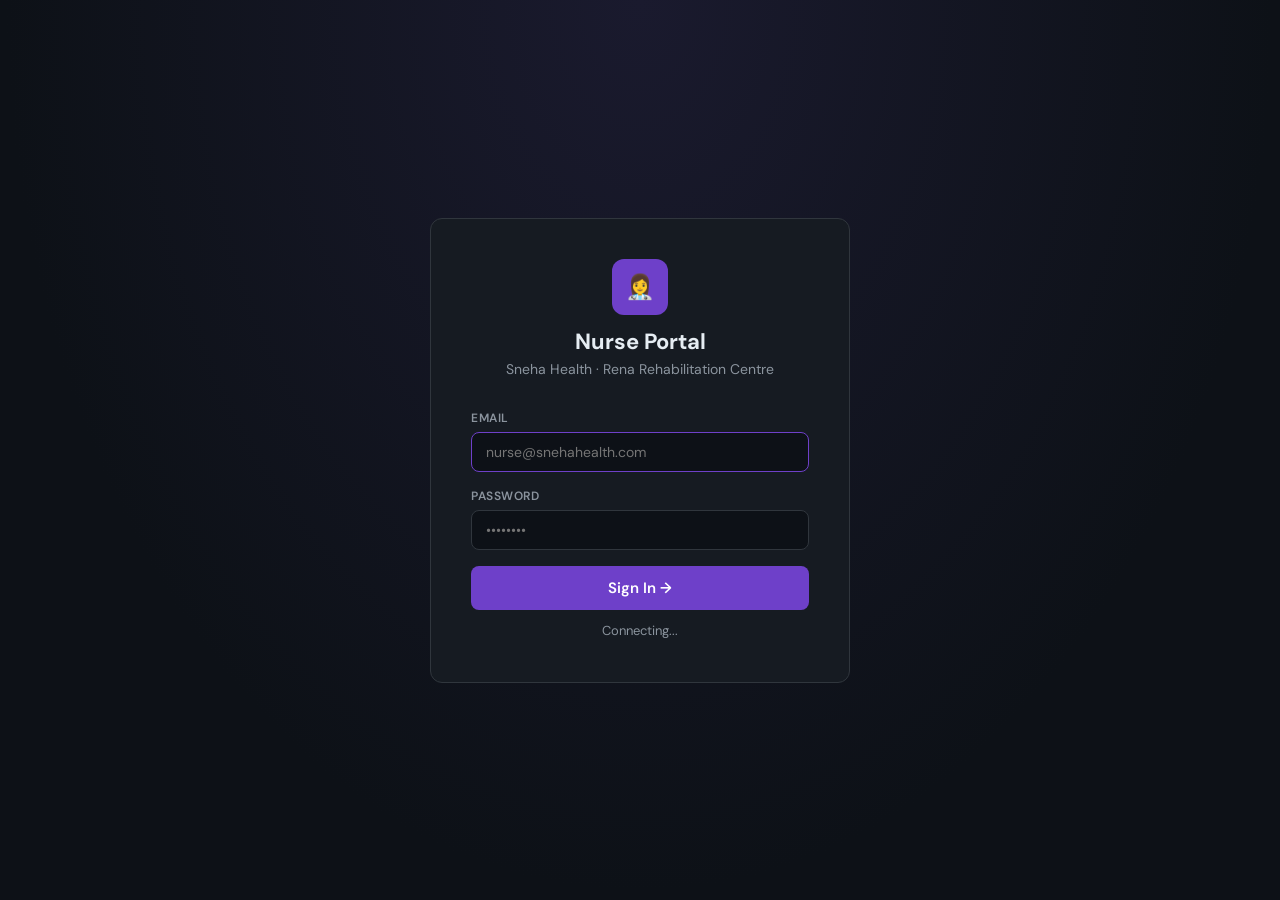
==== commit 782607cd: "Create nurse_portal.html" ====
--- a/swetha_enterprise/public/nurse_portal.html
+++ b/swetha_enterprise/public/nurse_portal.html
@@ -3,691 +3,573 @@
 <head>
 <meta charset="UTF-8">
 <meta name="viewport" content="width=device-width, initial-scale=1.0">
-<title>Nurse Portal — Rena Rehabilitation Centre</title>
-<link href="https://fonts.googleapis.com/css2?family=Sora:wght@300;400;500;600;700&family=DM+Sans:wght@300;400;500;600&family=DM+Mono:wght@400;500&display=swap" rel="stylesheet">
+<title>Nurse Portal | Sneha Health</title>
 <style>
-:root {
-  --navy-900:#050d1a; --navy-800:#0a1628; --navy-700:#0d1f3c;
-  --blue-500:#1a56db; --blue-400:#3b82f6; --blue-300:#60a5fa; --blue-200:#93c5fd;
-  --accent:#0ea5e9; --accent-glow:rgba(14,165,233,.3);
-  --success:#10b981; --warning:#f59e0b; --danger:#ef4444; --purple:#8b5cf6;
-  --text-primary:#f0f6ff; --text-secondary:#94b8d8; --text-muted:#5a7fa8;
-  --card-bg:rgba(13,31,60,.7); --card-border:rgba(59,130,246,.15); --sidebar-w:255px;
-}
-*{margin:0;padding:0;box-sizing:border-box}
-body{font-family:'DM Sans',sans-serif;background:var(--navy-900);color:var(--text-primary);min-height:100vh}
-body::before{content:'';position:fixed;inset:0;background:radial-gradient(ellipse 80% 50% at 20% 10%,rgba(26,86,219,.12) 0%,transparent 60%),radial-gradient(ellipse 60% 40% at 80% 80%,rgba(14,165,233,.08) 0%,transparent 50%);pointer-events:none;z-index:0}
-.sidebar{position:fixed;top:0;left:0;width:var(--sidebar-w);height:100vh;background:linear-gradient(180deg,var(--navy-800) 0%,var(--navy-900) 100%);border-right:1px solid var(--card-border);display:flex;flex-direction:column;z-index:100;overflow-y:auto}
-.brand{padding:22px 18px 16px;border-bottom:1px solid var(--card-border)}
-.brand-logo{width:40px;height:40px;background:linear-gradient(135deg,#7c3aed,var(--purple));border-radius:11px;display:flex;align-items:center;justify-content:center;font-size:20px;margin-bottom:9px;box-shadow:0 4px 16px rgba(139,92,246,.3)}
-.brand-name{font-family:'Sora',sans-serif;font-size:13px;font-weight:600;line-height:1.3}
-.brand-sub{font-size:11px;color:var(--text-muted);margin-top:2px}
-.nurse-info{padding:13px 15px;margin:10px 8px;background:rgba(139,92,246,.1);border:1px solid rgba(139,92,246,.2);border-radius:10px}
-.nurse-avatar{width:36px;height:36px;border-radius:50%;background:linear-gradient(135deg,#4c1d95,var(--purple));display:flex;align-items:center;justify-content:center;font-size:16px;margin-bottom:7px}
-.nurse-name{font-family:'Sora',sans-serif;font-size:13px;font-weight:600}
-.nurse-role{font-size:11px;color:var(--purple);margin-top:2px;display:flex;align-items:center;gap:4px}
-.nav-section{padding:7px 12px 3px;font-size:10px;font-weight:600;letter-spacing:.1em;text-transform:uppercase;color:var(--text-muted)}
-.nav-item{display:flex;align-items:center;gap:10px;padding:8px 15px 8px 18px;margin:1px 7px;border-radius:8px;cursor:pointer;font-size:13px;color:var(--text-secondary);transition:all .18s ease}
-.nav-item:hover{background:rgba(59,130,246,.1);color:var(--text-primary)}
-.nav-item.active{background:rgba(139,92,246,.15);color:#c4b5fd;border-left:2px solid var(--purple)}
-.nav-item .icon{font-size:15px;width:19px;text-align:center}
-.nav-badge{margin-left:auto;background:var(--purple);color:white;font-size:10px;font-weight:600;padding:1px 6px;border-radius:10px;font-family:'DM Mono',monospace}
-.sidebar-footer{margin-top:auto;padding:10px 7px;border-top:1px solid var(--card-border)}
-.main{margin-left:var(--sidebar-w);min-height:100vh;position:relative;z-index:1}
-.topbar{position:sticky;top:0;background:rgba(5,13,26,.92);backdrop-filter:blur(20px);border-bottom:1px solid var(--card-border);padding:0 26px;height:58px;display:flex;align-items:center;justify-content:space-between;z-index:90}
-.page-title{font-family:'Sora',sans-serif;font-size:16px;font-weight:600}
-.content{padding:22px 26px}
-.section{display:none}
-.section.active{display:block;animation:fadeIn .3s ease}
-@keyframes fadeIn{from{opacity:0;transform:translateY(10px)}to{opacity:1;transform:translateY(0)}}
-.btn{display:inline-flex;align-items:center;gap:6px;padding:7px 14px;border-radius:8px;font-size:13px;font-weight:500;cursor:pointer;border:none;transition:all .18s;font-family:'DM Sans',sans-serif}
-.btn-primary{background:var(--blue-500);color:white}
-.btn-primary:hover{background:var(--blue-400);transform:translateY(-1px)}
-.btn-purple{background:rgba(139,92,246,.2);color:#c4b5fd;border:1px solid rgba(139,92,246,.3)}
-.btn-purple:hover{background:rgba(139,92,246,.35)}
-.btn-ghost{background:transparent;color:var(--text-secondary);border:1px solid var(--card-border)}
-.btn-ghost:hover{background:rgba(59,130,246,.1);color:var(--text-primary)}
-.stats-grid{display:grid;grid-template-columns:repeat(4,1fr);gap:14px;margin-bottom:22px}
-.stat-card{background:var(--card-bg);border:1px solid var(--card-border);border-radius:13px;padding:18px;position:relative;overflow:hidden;backdrop-filter:blur(10px);transition:transform .2s,box-shadow .2s}
-.stat-card:hover{transform:translateY(-2px);box-shadow:0 8px 28px rgba(139,92,246,.15)}
-.stat-card::before{content:'';position:absolute;top:0;left:0;right:0;height:2px;background:linear-gradient(90deg,var(--purple),var(--accent));opacity:.6}
-.stat-icon{font-size:22px;margin-bottom:10px}
-.stat-value{font-family:'Sora',sans-serif;font-size:26px;font-weight:700;line-height:1}
-.stat-label{font-size:12px;color:var(--text-muted);margin-top:4px}
-.card{background:var(--card-bg);border:1px solid var(--card-border);border-radius:13px;backdrop-filter:blur(10px);overflow:hidden;margin-bottom:14px}
-.card-header{padding:14px 18px;border-bottom:1px solid var(--card-border);display:flex;align-items:center;justify-content:space-between}
-.card-title{font-family:'Sora',sans-serif;font-size:14px;font-weight:600}
-.data-table{width:100%;border-collapse:collapse}
-.data-table th{padding:9px 15px;text-align:left;font-size:11px;font-weight:600;letter-spacing:.06em;text-transform:uppercase;color:var(--text-muted);background:rgba(26,86,219,.06);border-bottom:1px solid var(--card-border)}
-.data-table td{padding:11px 15px;font-size:13px;color:var(--text-secondary);border-bottom:1px solid rgba(59,130,246,.06)}
-.data-table tr:last-child td{border-bottom:none}
-.data-table tr:hover td{background:rgba(59,130,246,.04)}
-.data-table .primary{color:var(--text-primary);font-weight:500}
-.pill{display:inline-block;padding:3px 8px;border-radius:20px;font-size:11px;font-weight:500}
-.pill-green{background:rgba(16,185,129,.15);color:var(--success)}
-.pill-blue{background:rgba(59,130,246,.15);color:var(--blue-300)}
-.pill-yellow{background:rgba(245,158,11,.15);color:var(--warning)}
-.pill-red{background:rgba(239,68,68,.15);color:var(--danger)}
-.pill-purple{background:rgba(139,92,246,.15);color:#c4b5fd}
-.modal-overlay{display:none;position:fixed;inset:0;background:rgba(5,13,26,.87);backdrop-filter:blur(5px);z-index:200;align-items:center;justify-content:center}
-.modal-overlay.open{display:flex}
-.modal{background:var(--navy-700);border:1px solid var(--card-border);border-radius:16px;width:560px;max-width:95vw;max-height:88vh;overflow-y:auto}
-.modal-header{padding:18px 22px;border-bottom:1px solid var(--card-border);display:flex;align-items:center;justify-content:space-between}
-.modal-title{font-family:'Sora',sans-serif;font-size:15px;font-weight:600}
-.modal-close{background:none;border:none;color:var(--text-muted);font-size:18px;cursor:pointer;padding:2px 7px;border-radius:6px}
-.modal-close:hover{background:rgba(239,68,68,.15);color:var(--danger)}
-.modal-body{padding:22px}
-.form-grid{display:grid;grid-template-columns:1fr 1fr;gap:13px}
-.form-group{display:flex;flex-direction:column;gap:4px}
-.form-group.full{grid-column:1/-1}
-.form-label{font-size:11px;font-weight:600;letter-spacing:.05em;text-transform:uppercase;color:var(--text-muted)}
-.form-input,.form-select,.form-textarea{background:rgba(26,86,219,.06);border:1px solid var(--card-border);border-radius:8px;padding:8px 11px;color:var(--text-primary);font-size:13px;font-family:'DM Sans',sans-serif;outline:none;width:100%;transition:border-color .15s}
-.form-input:focus,.form-select:focus,.form-textarea:focus{border-color:var(--purple);background:rgba(139,92,246,.08)}
-.form-select option{background:var(--navy-700)}
-.form-textarea{resize:vertical;min-height:70px}
-.loading{display:flex;align-items:center;justify-content:center;padding:36px;color:var(--text-muted);font-size:13px;gap:8px}
-.spinner{width:15px;height:15px;border:2px solid var(--card-border);border-top-color:var(--purple);border-radius:50%;animation:spin .8s linear infinite}
-@keyframes spin{to{transform:rotate(360deg)}}
-.empty-state{text-align:center;padding:38px 20px;color:var(--text-muted)}
-.empty-state .icon{font-size:34px;margin-bottom:10px;opacity:.5}
-.empty-state p{font-size:13px}
-.alert{padding:9px 13px;border-radius:8px;font-size:12px;margin-bottom:11px;display:flex;align-items:center;gap:8px}
-.alert-info{background:rgba(14,165,233,.12);border:1px solid rgba(14,165,233,.25);color:var(--accent)}
-.alert-success{background:rgba(16,185,129,.12);border:1px solid rgba(16,185,129,.25);color:var(--success)}
-.alert-error{background:rgba(239,68,68,.12);border:1px solid rgba(239,68,68,.25);color:var(--danger)}
-.vitals-grid{display:grid;grid-template-columns:repeat(3,1fr);gap:12px;margin-bottom:16px}
-.vital-card{background:rgba(139,92,246,.08);border:1px solid rgba(139,92,246,.2);border-radius:10px;padding:14px;text-align:center}
-.vital-icon{font-size:22px;margin-bottom:5px}
-.vital-value{font-family:'Sora',sans-serif;font-size:20px;font-weight:700;color:var(--text-primary)}
-.vital-label{font-size:11px;color:var(--text-muted);margin-top:3px}
-.vital-unit{font-size:11px;color:var(--purple)}
-.link-box{background:rgba(245,158,11,.08);border:1px solid rgba(245,158,11,.25);border-radius:10px;padding:13px;margin-bottom:14px;display:flex;align-items:center;gap:11px}
-.hr-cards{display:grid;grid-template-columns:repeat(3,1fr);gap:13px;margin-bottom:18px}
-.hr-card{background:var(--card-bg);border:1px solid var(--card-border);border-radius:11px;padding:15px;cursor:pointer;transition:all .2s}
-.hr-card:hover{transform:translateY(-2px);border-color:var(--purple)}
-.hr-card .hr-icon{font-size:22px;margin-bottom:7px}
-.hr-card .hr-title{font-family:'Sora',sans-serif;font-size:13px;font-weight:600}
-.hr-card .hr-sub{font-size:12px;color:var(--text-muted);margin-top:2px}
-::-webkit-scrollbar{width:6px} ::-webkit-scrollbar-track{background:transparent} ::-webkit-scrollbar-thumb{background:#1e3a5f;border-radius:3px}
+@import url('https://fonts.googleapis.com/css2?family=DM+Sans:wght@300;400;500;600;700&family=DM+Mono:wght@400;500&display=swap');
+:root{--bg:#0d1117;--surface:#161b22;--surface2:#21262d;--border:#30363d;--primary:#1f6feb;--primary-light:#388bfd;--success:#238636;--success-light:#3fb950;--warning-light:#d29922;--danger-light:#f85149;--accent:#6e40c9;--accent-light:#a371f7;--text:#e6edf3;--text-muted:#8b949e;--text-dim:#484f58;--radius:8px;--radius-lg:12px;}
+*{margin:0;padding:0;box-sizing:border-box;}
+body{font-family:'DM Sans',sans-serif;background:var(--bg);color:var(--text);}
+#login-screen{display:flex;align-items:center;justify-content:center;min-height:100vh;background:radial-gradient(ellipse at 50% 0%,#1a1a2e,var(--bg) 70%);}
+.login-card{background:var(--surface);border:1px solid var(--border);border-radius:var(--radius-lg);padding:40px;width:420px;}
+.login-logo{text-align:center;margin-bottom:32px;}
+.login-logo .icon{width:56px;height:56px;background:var(--accent);border-radius:12px;display:inline-flex;align-items:center;justify-content:center;font-size:24px;margin-bottom:12px;}
+.login-logo h1{font-size:22px;font-weight:700;}
+.login-logo p{color:var(--text-muted);font-size:14px;margin-top:4px;}
+.form-field{margin-bottom:16px;}
+.form-field label{display:block;font-size:12px;font-weight:600;color:var(--text-muted);text-transform:uppercase;letter-spacing:0.5px;margin-bottom:6px;}
+.form-field input{width:100%;padding:10px 14px;background:var(--bg);border:1px solid var(--border);border-radius:var(--radius);color:var(--text);font-size:14px;font-family:inherit;}
+.form-field input:focus{outline:none;border-color:var(--accent);}
+.btn-login{width:100%;padding:12px;background:var(--accent);color:#fff;border:none;border-radius:var(--radius);font-size:15px;font-weight:600;cursor:pointer;font-family:inherit;}
+.btn-login:hover{background:var(--accent-light);}
+.login-status{margin-top:12px;font-size:13px;color:var(--text-muted);text-align:center;min-height:20px;}
+.login-status.error{color:var(--danger-light);}
+#app{display:none;min-height:100vh;}
+.layout{display:flex;min-height:100vh;}
+.sidebar{width:240px;background:var(--surface);border-right:1px solid var(--border);display:flex;flex-direction:column;position:fixed;top:0;left:0;height:100vh;overflow-y:auto;z-index:100;}
+.sidebar-brand{padding:20px 16px;border-bottom:1px solid var(--border);display:flex;align-items:center;gap:10px;}
+.brand-icon{width:36px;height:36px;background:var(--accent);border-radius:8px;display:flex;align-items:center;justify-content:center;font-size:16px;flex-shrink:0;}
+.brand-name{font-size:14px;font-weight:700;}
+.brand-sub{font-size:11px;color:var(--text-muted);}
+.sidebar-nav{padding:12px 8px;flex:1;}
+.nav-section{margin-bottom:20px;}
+.nav-label{font-size:10px;font-weight:700;color:var(--text-dim);text-transform:uppercase;letter-spacing:1px;padding:0 8px;margin-bottom:4px;}
+.nav-item{display:flex;align-items:center;gap:10px;padding:8px 10px;border-radius:var(--radius);cursor:pointer;color:var(--text-muted);font-size:13px;font-weight:500;transition:all 0.15s;margin-bottom:2px;}
+.nav-item:hover{background:var(--surface2);color:var(--text);}
+.nav-item.active{background:rgba(110,64,201,0.15);color:var(--accent-light);}
+.sidebar-footer{padding:12px 8px;border-top:1px solid var(--border);}
+.user-info{display:flex;align-items:center;gap:10px;padding:8px 10px;border-radius:var(--radius);background:var(--surface2);}
+.user-avatar{width:32px;height:32px;background:var(--accent);border-radius:50%;display:flex;align-items:center;justify-content:center;font-size:13px;font-weight:700;flex-shrink:0;}
+.user-name{font-size:12px;font-weight:600;}
+.btn-logout{width:100%;margin-top:8px;padding:8px;background:transparent;border:1px solid var(--border);color:var(--danger-light);border-radius:var(--radius);font-size:12px;font-weight:600;cursor:pointer;font-family:inherit;}
+.main{margin-left:240px;flex:1;padding:24px;}
+.page{display:none;}
+.page.active{display:block;}
+.page-title{font-size:24px;font-weight:700;margin-bottom:4px;}
+.page-sub{color:var(--text-muted);font-size:14px;margin-bottom:24px;}
+.stats-grid{display:grid;grid-template-columns:repeat(4,1fr);gap:16px;margin-bottom:24px;}
+.stat-card{background:var(--surface);border:1px solid var(--border);border-radius:var(--radius-lg);padding:20px;position:relative;overflow:hidden;}
+.stat-card::before{content:'';position:absolute;top:0;left:0;right:0;height:3px;}
+.stat-card.purple::before{background:var(--accent-light);}
+.stat-card.green::before{background:var(--success-light);}
+.stat-card.blue::before{background:var(--primary-light);}
+.stat-card.red::before{background:var(--danger-light);}
+.stat-label{font-size:12px;color:var(--text-muted);font-weight:600;text-transform:uppercase;letter-spacing:0.5px;}
+.stat-value{font-size:32px;font-weight:700;margin:8px 0 4px;font-family:'DM Mono',monospace;}
+.stat-sub{font-size:12px;color:var(--text-muted);}
+.card{background:var(--surface);border:1px solid var(--border);border-radius:var(--radius-lg);padding:20px;margin-bottom:16px;}
+.card-title{font-size:14px;font-weight:700;margin-bottom:16px;color:var(--text-muted);text-transform:uppercase;letter-spacing:0.5px;}
+.grid-2{display:grid;grid-template-columns:1fr 1fr;gap:16px;}
+table{width:100%;border-collapse:collapse;font-size:13px;}
+th{padding:10px 14px;text-align:left;font-size:11px;font-weight:700;color:var(--text-muted);text-transform:uppercase;letter-spacing:0.5px;border-bottom:1px solid var(--border);}
+td{padding:10px 14px;border-bottom:1px solid rgba(48,54,61,0.5);}
+tr:last-child td{border-bottom:none;}
+.badge{display:inline-flex;align-items:center;padding:3px 8px;border-radius:20px;font-size:11px;font-weight:700;text-transform:uppercase;}
+.badge-green{background:rgba(35,134,54,0.2);color:var(--success-light);}
+.badge-blue{background:rgba(31,111,235,0.2);color:var(--primary-light);}
+.badge-yellow{background:rgba(158,106,3,0.2);color:var(--warning-light);}
+.badge-red{background:rgba(218,54,51,0.2);color:var(--danger-light);}
+.badge-purple{background:rgba(110,64,201,0.2);color:var(--accent-light);}
+.badge-gray{background:rgba(139,148,158,0.2);color:var(--text-muted);}
+.patient-row{display:flex;align-items:center;padding:12px 16px;border-bottom:1px solid var(--border);cursor:pointer;transition:background 0.15s;gap:12px;}
+.patient-row:hover{background:var(--surface2);}
+.patient-row:last-child{border-bottom:none;}
+.p-avatar{width:36px;height:36px;border-radius:50%;background:var(--accent);display:flex;align-items:center;justify-content:center;font-size:14px;font-weight:700;flex-shrink:0;}
+.p-name{font-size:14px;font-weight:600;}
+.p-meta{font-size:12px;color:var(--text-muted);}
+.modal-overlay{display:none;position:fixed;inset:0;background:rgba(0,0,0,0.7);z-index:200;align-items:center;justify-content:center;padding:20px;}
+.modal-overlay.open{display:flex;}
+.modal{background:var(--surface);border:1px solid var(--border);border-radius:var(--radius-lg);width:100%;max-width:640px;max-height:85vh;overflow-y:auto;}
+.modal-header{padding:20px 24px;border-bottom:1px solid var(--border);display:flex;align-items:center;justify-content:space-between;position:sticky;top:0;background:var(--surface);}
+.modal-header h2{font-size:18px;font-weight:700;}
+.modal-close{background:none;border:none;color:var(--text-muted);font-size:20px;cursor:pointer;}
+.modal-body{padding:24px;}
+.vitals-form{display:grid;grid-template-columns:1fr 1fr;gap:16px;}
+.field label{font-size:12px;font-weight:600;color:var(--text-muted);display:block;margin-bottom:4px;}
+.field input,.field select{width:100%;padding:8px 12px;background:var(--bg);border:1px solid var(--border);border-radius:var(--radius);color:var(--text);font-size:13px;font-family:inherit;}
+.field input:focus,.field select:focus{outline:none;border-color:var(--accent);}
+.btn{padding:10px 20px;border-radius:var(--radius);font-size:13px;font-weight:600;cursor:pointer;font-family:inherit;border:none;transition:all 0.15s;}
+.btn-primary{background:var(--accent);color:#fff;}
+.btn-primary:hover{background:var(--accent-light);}
+.btn-success{background:var(--success);color:#fff;}
+.btn-secondary{background:var(--surface2);color:var(--text);border:1px solid var(--border);}
+.alert{padding:12px 16px;border-radius:var(--radius);font-size:13px;margin-bottom:12px;}
+.alert-success{background:rgba(35,134,54,0.1);border:1px solid rgba(35,134,54,0.3);color:var(--success-light);}
+.alert-error{background:rgba(218,54,51,0.1);border:1px solid rgba(218,54,51,0.3);color:var(--danger-light);}
+.alert-info{background:rgba(110,64,201,0.1);border:1px solid rgba(110,64,201,0.3);color:var(--accent-light);}
+.loading{color:var(--text-muted);font-size:13px;padding:20px;text-align:center;}
+.empty{color:var(--text-muted);font-size:13px;padding:40px;text-align:center;}
+.info-row{display:flex;justify-content:space-between;padding:8px 0;border-bottom:1px solid rgba(48,54,61,0.5);font-size:13px;}
+.info-row:last-child{border-bottom:none;}
+.info-label{color:var(--text-muted);}
+.vitals-history-card{background:var(--bg);border:1px solid var(--border);border-radius:var(--radius);padding:14px;margin-bottom:10px;}
+.vh-header{display:flex;justify-content:space-between;margin-bottom:10px;}
+.vh-date{font-size:12px;font-weight:700;color:var(--accent-light);}
+.vh-grid{display:grid;grid-template-columns:repeat(3,1fr);gap:8px;}
+.vh-item{background:var(--surface);padding:8px;border-radius:6px;text-align:center;}
+.vh-label{font-size:10px;color:var(--text-muted);text-transform:uppercase;}
+.vh-val{font-size:14px;font-weight:700;font-family:'DM Mono',monospace;}
 </style>
 </head>
 <body>
-
-<aside class="sidebar">
-  <div class="brand">
-    <div class="brand-logo">🩺</div>
-    <div class="brand-name">Rena Rehabilitation</div>
-    <div class="brand-sub">Nurse Portal</div>
+<div id="login-screen">
+  <div class="login-card">
+    <div class="login-logo">
+      <div class="icon">👩‍⚕️</div>
+      <h1>Nurse Portal</h1>
+      <p>Sneha Health · Rena Rehabilitation Centre</p>
+    </div>
+    <div class="form-field"><label>Email</label><input type="email" id="login-email" placeholder="nurse@snehahealth.com" autofocus></div>
+    <div class="form-field"><label>Password</label><input type="password" id="login-password" placeholder="••••••••"></div>
+    <button class="btn-login" onclick="doLogin()">Sign In →</button>
+    <div class="login-status" id="login-status">✓ Initializing session…</div>
   </div>
-
-  <div class="nurse-info">
-    <div class="nurse-avatar">👩‍⚕️</div>
-    <div class="nurse-name" id="nurseName">Loading...</div>
-    <div class="nurse-role"><span style="width:6px;height:6px;border-radius:50%;background:var(--success);display:inline-block;"></span> Nurse</div>
+</div>
+
+<div id="app">
+  <div class="layout">
+    <aside class="sidebar">
+      <div class="sidebar-brand">
+        <div class="brand-icon">👩‍⚕️</div>
+        <div><div class="brand-name">Nurse Portal</div><div class="brand-sub">Sneha Health</div></div>
+      </div>
+      <nav class="sidebar-nav">
+        <div class="nav-section">
+          <div class="nav-label">Overview</div>
+          <div class="nav-item active" onclick="showPage('dashboard',event)"><span>📊</span> Dashboard</div>
+        </div>
+        <div class="nav-section">
+          <div class="nav-label">Patient Care</div>
+          <div class="nav-item" onclick="showPage('patients',event)"><span>👥</span> Patients</div>
+          <div class="nav-item" onclick="showPage('vitals',event)"><span>💓</span> Record Vitals</div>
+          <div class="nav-item" onclick="showPage('vitals-history',event)"><span>📈</span> Vitals History</div>
+        </div>
+        <div class="nav-section">
+          <div class="nav-label">Ward</div>
+          <div class="nav-item" onclick="showPage('inpatient',event)"><span>🛏️</span> Inpatient Ward</div>
+          <div class="nav-item" onclick="showPage('tasks',event)"><span>✅</span> Nursing Tasks</div>
+        </div>
+        <div class="nav-section">
+          <div class="nav-label">HR</div>
+          <div class="nav-item" onclick="showPage('attendance',event)"><span>⏰</span> Attendance</div>
+        </div>
+      </nav>
+      <div class="sidebar-footer">
+        <div class="user-info">
+          <div class="user-avatar" id="user-initial">N</div>
+          <div><div class="user-name" id="user-name">Nurse</div><div style="font-size:11px;color:var(--text-muted);">Nurse</div></div>
+        </div>
+        <button class="btn-logout" onclick="doLogout()">Sign Out</button>
+      </div>
+    </aside>
+
+    <main class="main">
+      <!-- DASHBOARD -->
+      <div class="page active" id="page-dashboard">
+        <div class="page-title">Nurse Dashboard 👩‍⚕️</div>
+        <div class="page-sub" id="dash-date">Loading...</div>
+        <div class="stats-grid">
+          <div class="stat-card purple"><div class="stat-label">Total Patients</div><div class="stat-value" id="stat-patients">—</div><div class="stat-sub">In system</div></div>
+          <div class="stat-card green"><div class="stat-label">Vitals Today</div><div class="stat-value" id="stat-vitals">—</div><div class="stat-sub">Recorded today</div></div>
+          <div class="stat-card blue"><div class="stat-label">Inpatients</div><div class="stat-value" id="stat-inpatient">—</div><div class="stat-sub">Currently admitted</div></div>
+          <div class="stat-card red"><div class="stat-label">Pending Tasks</div><div class="stat-value" id="stat-tasks">—</div><div class="stat-sub">Nursing tasks</div></div>
+        </div>
+        <div class="grid-2">
+          <div class="card">
+            <div class="card-title">Today's Vitals Recorded</div>
+            <div id="today-vitals"><div class="loading">Loading...</div></div>
+          </div>
+          <div class="card">
+            <div class="card-title">Recent Patients</div>
+            <div id="recent-patients"><div class="loading">Loading...</div></div>
+          </div>
+        </div>
+      </div>
+
+      <!-- PATIENTS -->
+      <div class="page" id="page-patients">
+        <div class="page-title">Patients</div>
+        <div class="page-sub">All patients in the system</div>
+        <div class="card" style="padding:0;">
+          <div id="patient-list"><div class="loading">Loading...</div></div>
+        </div>
+      </div>
+
+      <!-- VITALS -->
+      <div class="page" id="page-vitals">
+        <div class="page-title">Record Vitals</div>
+        <div class="page-sub">Enter and submit patient vital signs directly</div>
+        <div class="card" style="max-width:700px;">
+          <div class="card-title">New Vitals Entry</div>
+          <div class="alert alert-info">⚡ Vitals are saved and <strong>submitted</strong> directly in ERPNext (not draft)</div>
+          <div style="margin-bottom:16px;">
+            <div class="field">
+              <label>Select Patient</label>
+              <select id="vitals-patient" style="width:100%;padding:8px 12px;background:var(--bg);border:1px solid var(--border);border-radius:var(--radius);color:var(--text);font-size:13px;font-family:inherit;">
+                <option value="">-- Select Patient --</option>
+              </select>
+            </div>
+          </div>
+          <div class="vitals-form" id="vitals-form">
+            <div class="field"><label>Temperature (°F)</label><input type="number" id="v-temp" placeholder="98.6" step="0.1"></div>
+            <div class="field"><label>Pulse Rate (bpm)</label><input type="number" id="v-pulse" placeholder="72"></div>
+            <div class="field"><label>Respiratory Rate</label><input type="number" id="v-resp" placeholder="16"></div>
+            <div class="field"><label>Blood Pressure (mmHg)</label><input type="text" id="v-bp" placeholder="120/80"></div>
+            <div class="field"><label>SpO2 (%)</label><input type="number" id="v-spo2" placeholder="98" max="100"></div>
+            <div class="field"><label>Weight (kg)</label><input type="number" id="v-weight" placeholder="70" step="0.1"></div>
+            <div class="field"><label>Height (cm)</label><input type="number" id="v-height" placeholder="170"></div>
+            <div class="field"><label>Blood Sugar (mg/dL)</label><input type="number" id="v-sugar" placeholder="100"></div>
+          </div>
+          <div style="margin-top:16px;">
+            <div class="field"><label>Notes</label><textarea id="v-notes" rows="3" style="width:100%;padding:8px 12px;background:var(--bg);border:1px solid var(--border);border-radius:var(--radius);color:var(--text);font-size:13px;font-family:inherit;resize:vertical;" placeholder="Additional observations..."></textarea></div>
+          </div>
+          <div id="vitals-msg"></div>
+          <div style="display:flex;gap:12px;margin-top:16px;">
+            <button class="btn btn-primary" onclick="saveVitals()">💾 Save & Submit Vitals</button>
+            <button class="btn btn-secondary" onclick="clearVitalsForm()">Clear Form</button>
+          </div>
+        </div>
+      </div>
+
+      <!-- VITALS HISTORY -->
+      <div class="page" id="page-vitals-history">
+        <div class="page-title">Vitals History</div>
+        <div class="page-sub">All recorded vital signs</div>
+        <div class="card">
+          <div style="display:flex;gap:12px;margin-bottom:16px;">
+            <select id="vh-patient-filter" style="padding:8px 12px;background:var(--bg);border:1px solid var(--border);border-radius:var(--radius);color:var(--text);font-size:13px;font-family:inherit;flex:1;" onchange="loadVitalsHistory()">
+              <option value="">All Patients</option>
+            </select>
+            <button class="btn btn-secondary" onclick="loadVitalsHistory()">🔄 Refresh</button>
+          </div>
+          <div id="vitals-history-list"><div class="loading">Loading...</div></div>
+        </div>
+      </div>
+
+      <!-- INPATIENT -->
+      <div class="page" id="page-inpatient">
+        <div class="page-title">Inpatient Ward</div>
+        <div class="page-sub">Currently admitted patients</div>
+        <div class="card">
+          <table><thead><tr><th>Patient</th><th>Ward</th><th>Bed</th><th>Admitted</th><th>Status</th></tr></thead>
+          <tbody id="inpatient-tbody"><tr><td colspan="5" class="loading">Loading...</td></tr></tbody></table>
+        </div>
+      </div>
+
+      <!-- TASKS -->
+      <div class="page" id="page-tasks">
+        <div class="page-title">Nursing Tasks</div>
+        <div class="page-sub">Pending and active nursing tasks</div>
+        <div class="card">
+          <div id="tasks-list"><div class="loading">Loading...</div></div>
+        </div>
+      </div>
+
+      <!-- ATTENDANCE -->
+      <div class="page" id="page-attendance">
+        <div class="page-title">My Attendance</div>
+        <div class="page-sub">This month's attendance record</div>
+        <div class="card">
+          <table><thead><tr><th>Date</th><th>Status</th><th>In Time</th><th>Out Time</th></tr></thead>
+          <tbody id="att-tbody"><tr><td colspan="4" class="loading">Loading...</td></tr></tbody></table>
+        </div>
+      </div>
+    </main>
   </div>
-
-  <div class="nav-section">Clinical</div>
-  <div class="nav-item active" onclick="showSection('dashboard')"><span class="icon">📊</span> Dashboard</div>
-  <div class="nav-item" onclick="showSection('patients')"><span class="icon">👥</span> My Patients <span class="nav-badge" id="ptBadge">0</span></div>
-  <div class="nav-item" onclick="showSection('vitals')"><span class="icon">💓</span> Vital Signs</div>
-  <div class="nav-item" onclick="showSection('tasks')"><span class="icon">✅</span> Nursing Tasks</div>
-  <div class="nav-item" onclick="showSection('inpatient')"><span class="icon">🛏</span> Inpatient Care</div>
-  <div class="nav-item" onclick="showSection('medications')"><span class="icon">💊</span> Medication Requests</div>
-
-  <div class="nav-section">Account</div>
-  <div class="nav-item" onclick="showSection('profile')"><span class="icon">👤</span> My Profile</div>
-
-  <div class="nav-section">HR</div>
-  <div class="nav-item" onclick="showSection('hr')"><span class="icon">📁</span> HR Portal</div>
-
-  <div class="sidebar-footer">
-    <div class="nav-item" onclick="logout()" style="color:var(--danger)"><span class="icon">🚪</span> Logout</div>
-  </div>
-</aside>
-
-<main class="main">
-  <div class="topbar">
-    <div class="page-title" id="pageTitle">Dashboard</div>
-    <div style="display:flex;gap:10px;align-items:center;">
-      <button class="btn btn-ghost" onclick="refreshCurrentSection()">↻ Refresh</button>
-      <button class="btn btn-purple" onclick="openVitalModal()">+ Record Vitals</button>
-    </div>
-  </div>
-
-  <div class="content">
-
-    <!-- NURSE LINK -->
-    <div id="nurseLinkBox" style="display:none;" class="link-box">
-      <div style="font-size:20px;">⚠️</div>
-      <div style="flex:1">
-        <div style="font-weight:600;font-size:13px;">Link Your Employee Record</div>
-        <div style="font-size:12px;color:var(--text-muted);margin-top:2px;">Select your employee to enable HR features.</div>
-      </div>
-      <select class="form-select" id="empSelect" style="width:200px" onchange="linkEmployee(this.value)">
-        <option value="">— Select Employee —</option>
-      </select>
-    </div>
-
-    <!-- DASHBOARD -->
-    <div id="s_dashboard" class="section active">
-      <div class="stats-grid">
-        <div class="stat-card"><div class="stat-icon">👥</div><div class="stat-value" id="statPt">—</div><div class="stat-label">Patients Today</div></div>
-        <div class="stat-card"><div class="stat-icon">💓</div><div class="stat-value" id="statVitals">—</div><div class="stat-label">Vitals Recorded</div></div>
-        <div class="stat-card"><div class="stat-icon">✅</div><div class="stat-value" id="statTasks">—</div><div class="stat-label">Tasks Pending</div></div>
-        <div class="stat-card"><div class="stat-icon">💊</div><div class="stat-value" id="statMeds">—</div><div class="stat-label">Med Requests</div></div>
-      </div>
-
-      <div style="display:grid;grid-template-columns:1fr 1fr;gap:14px;">
-        <div class="card">
-          <div class="card-header"><span class="card-title">📅 Today's Patients</span></div>
-          <div id="dashPatients"><div class="loading"><div class="spinner"></div></div></div>
-        </div>
-        <div class="card">
-          <div class="card-header"><span class="card-title">✅ Pending Nursing Tasks</span></div>
-          <div id="dashTasks"><div class="loading"><div class="spinner"></div></div></div>
-        </div>
-      </div>
-    </div>
-
-    <!-- PATIENTS -->
-    <div id="s_patients" class="section">
-      <div class="card">
-        <div class="card-header">
-          <span class="card-title">👥 Patient List</span>
-          <input type="text" class="form-input" placeholder="Search..." oninput="filterPt(this.value)" style="width:200px;">
-        </div>
-        <table class="data-table">
-          <thead><tr><th>Patient</th><th>Ward/Bed</th><th>Admission</th><th>Condition</th><th>Status</th><th>Action</th></tr></thead>
-          <tbody id="ptTbody"><tr><td colspan="6"><div class="loading"><div class="spinner"></div></div></td></tr></tbody>
-        </table>
-      </div>
-    </div>
-
-    <!-- VITAL SIGNS -->
-    <div id="s_vitals" class="section">
-      <div class="vitals-grid">
-        <div class="vital-card"><div class="vital-icon">❤️</div><div class="vital-value" id="avgBP">—</div><div class="vital-unit">mmHg</div><div class="vital-label">Avg Blood Pressure</div></div>
-        <div class="vital-card"><div class="vital-icon">🫀</div><div class="vital-value" id="avgPulse">—</div><div class="vital-unit">bpm</div><div class="vital-label">Avg Heart Rate</div></div>
-        <div class="vital-card"><div class="vital-icon">🌡️</div><div class="vital-value" id="avgTemp">—</div><div class="vital-unit">°F</div><div class="vital-label">Avg Temperature</div></div>
-      </div>
-      <div class="card">
-        <div class="card-header">
-          <span class="card-title">💓 Vital Signs Records</span>
-          <button class="btn btn-purple" onclick="openVitalModal()">+ Record</button>
-        </div>
-        <table class="data-table">
-          <thead><tr><th>Patient</th><th>Date/Time</th><th>BP</th><th>Pulse</th><th>Temp</th><th>SpO2</th><th>Status</th></tr></thead>
-          <tbody id="vitalsTbody"><tr><td colspan="7"><div class="loading"><div class="spinner"></div></div></td></tr></tbody>
-        </table>
-      </div>
-    </div>
-
-    <!-- NURSING TASKS -->
-    <div id="s_tasks" class="section">
-      <div class="card">
-        <div class="card-header">
-          <span class="card-title">✅ Nursing Tasks</span>
-          <button class="btn btn-purple">+ New Task</button>
-        </div>
-        <table class="data-table">
-          <thead><tr><th>Task</th><th>Patient</th><th>Date</th><th>Priority</th><th>Status</th><th>Action</th></tr></thead>
-          <tbody id="tasksTbody"><tr><td colspan="6"><div class="loading"><div class="spinner"></div></div></td></tr></tbody>
-        </table>
-      </div>
-    </div>
-
-    <!-- INPATIENT -->
-    <div id="s_inpatient" class="section">
-      <div class="card">
-        <div class="card-header"><span class="card-title">🛏 Inpatient Records</span></div>
-        <table class="data-table">
-          <thead><tr><th>Patient</th><th>Ward</th><th>Bed</th><th>Admission</th><th>Status</th><th>Action</th></tr></thead>
-          <tbody id="inpatientTbody"><tr><td colspan="6"><div class="loading"><div class="spinner"></div></div></td></tr></tbody>
-        </table>
-      </div>
-    </div>
-
-    <!-- MEDICATIONS -->
-    <div id="s_medications" class="section">
-      <div class="card">
-        <div class="card-header"><span class="card-title">💊 Medication Requests</span></div>
-        <table class="data-table">
-          <thead><tr><th>ID</th><th>Patient</th><th>Medication</th><th>Dosage</th><th>Status</th><th>Date</th></tr></thead>
-          <tbody id="medTbody"><tr><td colspan="6"><div class="loading"><div class="spinner"></div></div></td></tr></tbody>
-        </table>
-      </div>
-    </div>
-
-    <!-- HR -->
-    <div id="s_hr" class="section">
-      <div class="hr-cards">
-        <div class="hr-card" onclick="loadAttendance()"><div class="hr-icon">🕐</div><div class="hr-title">Attendance</div><div class="hr-sub">Check-in records</div></div>
-        <div class="hr-card" onclick="loadLeave()"><div class="hr-icon">🌴</div><div class="hr-title">Leave</div><div class="hr-sub">Leave applications</div></div>
-        <div class="hr-card" onclick="loadPayroll()"><div class="hr-icon">💰</div><div class="hr-title">Payroll</div><div class="hr-sub">Salary slips</div></div>
-      </div>
-      <div class="card">
-        <div class="card-header"><span class="card-title" id="hrTitle">Select a section</span></div>
-        <div id="hrBody"><div class="empty-state"><div class="icon">📁</div><p>Select a section above</p></div></div>
-      </div>
-    </div>
-
-    <!-- PROFILE -->
-    <div id="s_profile" class="section">
-      <div class="card">
-        <div class="card-header"><span class="card-title">👤 My Profile</span></div>
-        <div id="profileBody"><div class="loading"><div class="spinner"></div></div></div>
-      </div>
-      <div class="card" style="margin-top:14px;">
-        <div class="card-header"><span class="card-title">🔗 Employee Link</span></div>
-        <div style="padding:16px;">
-          <p style="font-size:13px;color:var(--text-muted);margin-bottom:12px;">Link your employee profile for HR features:</p>
-          <select id="profileEmpSelect" style="background:rgba(139,92,246,.08);border:1px solid rgba(139,92,246,.2);border-radius:8px;padding:8px 12px;color:var(--text-primary);font-size:13px;font-family:inherit;outline:none;max-width:320px;" onchange="linkEmployee(this.value)">
-            <option value="">— Select Employee —</option>
-          </select>
-          <div id="profileEmpStatus" style="margin-top:8px;font-size:12px;color:var(--success);"></div>
-        </div>
-      </div>
-    </div>
-
-  </div>
-</main>
-
-<!-- VITAL SIGNS MODAL -->
-<div class="modal-overlay" id="vitalModal">
+</div>
+
+<!-- PATIENT VITALS MODAL -->
+<div class="modal-overlay" id="vitals-modal">
   <div class="modal">
     <div class="modal-header">
-      <div class="modal-title">Record Vital Signs</div>
-      <button class="modal-close" onclick="closeModal('vitalModal')">✕</button>
+      <h2 id="modal-patient-name">Patient Vitals</h2>
+      <button class="modal-close" onclick="closeModal()">✕</button>
     </div>
-    <div class="modal-body">
-      <div id="vitalAlert"></div>
-      <div class="form-grid">
-        <div class="form-group full">
-          <label class="form-label">Patient *</label>
-          <input class="form-input" id="vPatient" placeholder="Patient name/ID">
-        </div>
-        <div class="form-group">
-          <label class="form-label">Blood Pressure (mmHg)</label>
-          <input class="form-input" id="vBP" placeholder="e.g. 120/80">
-        </div>
-        <div class="form-group">
-          <label class="form-label">Pulse (bpm)</label>
-          <input class="form-input" id="vPulse" type="number" placeholder="e.g. 72">
-        </div>
-        <div class="form-group">
-          <label class="form-label">Temperature (°F)</label>
-          <input class="form-input" id="vTemp" type="number" step="0.1" placeholder="e.g. 98.6">
-        </div>
-        <div class="form-group">
-          <label class="form-label">SpO2 (%)</label>
-          <input class="form-input" id="vSpO2" type="number" placeholder="e.g. 98">
-        </div>
-        <div class="form-group">
-          <label class="form-label">Respiratory Rate</label>
-          <input class="form-input" id="vResp" type="number" placeholder="breaths/min">
-        </div>
-        <div class="form-group">
-          <label class="form-label">Weight (kg)</label>
-          <input class="form-input" id="vWeight" type="number" step="0.1">
-        </div>
-        <div class="form-group full">
-          <label class="form-label">Notes</label>
-          <textarea class="form-textarea" id="vNotes"></textarea>
-        </div>
-      </div>
-      <div style="display:flex;justify-content:flex-end;gap:10px;margin-top:14px;">
-        <button class="btn btn-ghost" onclick="closeModal('vitalModal')">Cancel</button>
-        <button class="btn btn-purple" onclick="saveVitals()">Save Vitals</button>
-      </div>
-    </div>
+    <div class="modal-body" id="modal-vitals-content"></div>
   </div>
 </div>
 
 <script>
-const BASE='';
-let currentUser=null, employeeName=null, allPt=[];
-
-async function api(method,args={}){
-  const r=await fetch(`${BASE}/api/method/${method}`,{method:'POST',headers:{'Content-Type':'application/json','X-Frappe-CSRF-Token':getCsrf()},body:JSON.stringify(args)});
-  const d=await r.json(); if(d.exc) throw new Error(d.exc); return d.message??d;
-}
-async function getList(dt,fields=['name'],filters=[],limit=50,order='modified desc'){
-  const p=new URLSearchParams({doctype:dt,fields:JSON.stringify(fields),filters:JSON.stringify(filters),limit_page_length:limit,order_by:order});
-  const r=await fetch(`${BASE}/api/resource/${encodeURIComponent(dt)}?${p}`,{headers:{'X-Frappe-CSRF-Token':getCsrf()}});
-  return (await r.json()).data||[];
-}
-async function getDoc(dt,name){
-  const r=await fetch(`${BASE}/api/resource/${encodeURIComponent(dt)}/${encodeURIComponent(name)}`,{headers:{'X-Frappe-CSRF-Token':getCsrf()}});
-  return (await r.json()).data||null;
-}
-function getCsrf(){
-  if(typeof frappe!=='undefined'&&frappe.csrf_token) return frappe.csrf_token;
-  return (document.cookie.match(/csrftoken=([^;]+)/)||[])[1]||'';
-}
-
-async function init(){
-  try{
-    const user=await api('frappe.auth.get_logged_user');
-    currentUser=typeof user==='string'?user:user?.message;
-    if(!currentUser||currentUser==='Guest'){window.location.replace('/login');return;}
-    document.getElementById('nurseName').textContent=currentUser||'Nurse';
-  }catch(e){window.location.replace('/login');return;}
-
-  // Try to auto-link employee by user_id
-  try{
-    const emp=await getList('Employee',['name','employee_name'],[['user_id','=',currentUser]],1);
-    if(emp.length){
-      employeeName=emp[0].name;
-      localStorage.setItem('rrc_nurse_emp',employeeName);
-      document.getElementById('nurseLinkBox').style.display='none';
+const API='/api/resource', METHOD='/api/method';
+let currentUser=null, allPatients=[];
+
+async function init() {
+  try {
+    const r=await fetch(`${METHOD}/frappe.auth.get_logged_user`);
+    const d=await r.json();
+    if(d.message&&d.message!=='Guest'){currentUser=d.message;await loadApp();}
+    else{document.getElementById('login-status').textContent='Please sign in.';}
+  } catch(e){document.getElementById('login-status').textContent='Connecting...';}
+}
+
+async function doLogin() {
+  const email=document.getElementById('login-email').value.trim();
+  const pwd=document.getElementById('login-password').value;
+  const status=document.getElementById('login-status');
+  if(!email||!pwd){status.textContent='Enter credentials.';status.className='login-status error';return;}
+  status.textContent='Signing in…';
+  try {
+    const r=await fetch(`${METHOD}/login`,{method:'POST',headers:{'Content-Type':'application/json'},body:JSON.stringify({usr:email,pwd})});
+    const d=await r.json();
+    if(d.message==='Logged In'){currentUser=email;await loadApp();}
+    else{status.textContent='Invalid credentials.';status.className='login-status error';}
+  } catch(e){status.textContent='Connection error.';status.className='login-status error';}
+}
+
+function doLogout() {
+  fetch(`${METHOD}/frappe.handler.logout`,{method:'POST',headers:{'Content-Type':'application/json'}})
+    .finally(()=>{window.location.href=window.location.href.split('?')[0]+'?t='+Date.now();});
+}
+
+async function loadApp() {
+  document.getElementById('login-screen').style.display='none';
+  document.getElementById('app').style.display='block';
+  document.getElementById('user-name').textContent=currentUser.split('@')[0];
+  document.getElementById('user-initial').textContent=currentUser.charAt(0).toUpperCase();
+  document.getElementById('dash-date').textContent=new Date().toLocaleDateString('en-IN',{weekday:'long',year:'numeric',month:'long',day:'numeric'});
+  await loadPatients();
+  loadDashboard();
+}
+
+async function loadPatients() {
+  try {
+    const r=await fetch(`${API}/Patient?fields=["name","patient_name","sex","mobile","status"]&limit=200&order_by=patient_name asc`);
+    const d=await r.json();
+    allPatients=d.data||[];
+    // Populate selects
+    const opts=allPatients.map(p=>`<option value="${p.name}">${p.patient_name||p.name}</option>`).join('');
+    document.getElementById('vitals-patient').innerHTML='<option value="">-- Select Patient --</option>'+opts;
+    document.getElementById('vh-patient-filter').innerHTML='<option value="">All Patients</option>'+opts;
+  } catch(e){}
+}
+
+async function loadDashboard() {
+  const today=new Date().toISOString().split('T')[0];
+  // Patient count
+  document.getElementById('stat-patients').textContent=allPatients.length;
+  document.getElementById('recent-patients').innerHTML=allPatients.slice(0,5).map(p=>`
+    <div class="info-row"><span class="info-label">${p.patient_name||p.name}</span><span class="badge ${p.status==='Active'?'badge-green':'badge-gray'}">${p.status||'Active'}</span></div>`).join('')||'<div class="empty">No patients</div>';
+
+  // Vitals today
+  try {
+    const r=await fetch(`${API}/Vital Signs?filters=[["signs_date","=","${today}"],["docstatus","=",1]]&fields=["name","patient","patient_name","signs_date","temperature","pulse"]&limit=50`);
+    const d=await r.json();
+    const vitals=d.data||[];
+    document.getElementById('stat-vitals').textContent=vitals.length;
+    document.getElementById('today-vitals').innerHTML=vitals.length?
+      vitals.map(v=>`<div class="info-row"><span class="info-label">${v.patient_name||v.patient}</span><span style="font-size:12px;color:var(--text-muted);">T:${v.temperature||'—'} P:${v.pulse||'—'}</span></div>`).join(''):
+      '<div class="empty">No vitals recorded today</div>';
+  } catch(e){document.getElementById('stat-vitals').textContent='0';}
+
+  // Inpatient
+  try {
+    const r=await fetch(`${API}/Inpatient Record?filters=[["status","in","Admitted,Discharge Scheduled"]]&fields=["name"]&limit=100`);
+    const d=await r.json();
+    document.getElementById('stat-inpatient').textContent=(d.data||[]).length;
+  } catch(e){document.getElementById('stat-inpatient').textContent='0';}
+
+  // Tasks
+  try {
+    const r=await fetch(`${API}/Nursing Task?filters=[["status","in","Open,Draft"]]&fields=["name"]&limit=100`);
+    const d=await r.json();
+    document.getElementById('stat-tasks').textContent=(d.data||[]).length;
+  } catch(e){document.getElementById('stat-tasks').textContent='0';}
+}
+
+function showPage(id,e) {
+  document.querySelectorAll('.page').forEach(p=>p.classList.remove('active'));
+  document.querySelectorAll('.nav-item').forEach(n=>n.classList.remove('active'));
+  document.getElementById('page-'+id).classList.add('active');
+  e.currentTarget.classList.add('active');
+  const loaders={patients:loadPatientList,vitals:()=>{},
+    'vitals-history':loadVitalsHistory,inpatient:loadInpatient,tasks:loadTasks,attendance:loadAttendance};
+  if(loaders[id])loaders[id]();
+}
+
+function loadPatientList() {
+  const el=document.getElementById('patient-list');
+  if(!allPatients.length){el.innerHTML='<div class="empty">No patients found</div>';return;}
+  el.innerHTML=allPatients.map(p=>`
+    <div class="patient-row" onclick="openPatientVitals('${p.name}','${(p.patient_name||p.name).replace(/'/g,"\\'")}')">
+      <div class="p-avatar">${(p.patient_name||p.name).charAt(0).toUpperCase()}</div>
+      <div style="flex:1"><div class="p-name">${p.patient_name||p.name}</div><div class="p-meta">${p.sex||'—'} · ${p.mobile||'—'}</div></div>
+      <span class="badge ${p.status==='Active'?'badge-green':'badge-gray'}">${p.status||'Active'}</span>
+    </div>`).join('');
+}
+
+async function openPatientVitals(id,name) {
+  document.getElementById('modal-patient-name').textContent=name+' — Vital History';
+  document.getElementById('modal-vitals-content').innerHTML='<div class="loading">Loading vitals...</div>';
+  document.getElementById('vitals-modal').classList.add('open');
+  try {
+    const r=await fetch(`${API}/Vital Signs?filters=[["patient","=","${id}"],["docstatus","=",1]]&fields=["name","signs_date","temperature","pulse","respiratory_rate","bp_systolic","bp_diastolic","oxygen_saturation","weight","height"]&order_by=signs_date desc&limit=10`);
+    const d=await r.json();
+    const rows=d.data||[];
+    if(!rows.length){document.getElementById('modal-vitals-content').innerHTML='<div class="empty">No vitals recorded for this patient</div>';return;}
+    document.getElementById('modal-vitals-content').innerHTML=rows.map(v=>`
+      <div class="vitals-history-card">
+        <div class="vh-header"><span class="vh-date">${v.signs_date}</span><span class="badge badge-green">Submitted</span></div>
+        <div class="vh-grid">
+          <div class="vh-item"><div class="vh-label">Temp</div><div class="vh-val">${v.temperature||'—'}°F</div></div>
+          <div class="vh-item"><div class="vh-label">Pulse</div><div class="vh-val">${v.pulse||'—'} bpm</div></div>
+          <div class="vh-item"><div class="vh-label">Resp</div><div class="vh-val">${v.respiratory_rate||'—'}/min</div></div>
+          <div class="vh-item"><div class="vh-label">BP</div><div class="vh-val">${v.bp_systolic&&v.bp_diastolic?v.bp_systolic+'/'+v.bp_diastolic:'—'}</div></div>
+          <div class="vh-item"><div class="vh-label">SpO2</div><div class="vh-val">${v.oxygen_saturation||'—'}%</div></div>
+          <div class="vh-item"><div class="vh-label">Weight</div><div class="vh-val">${v.weight||'—'} kg</div></div>
+        </div>
+      </div>`).join('');
+  } catch(e){document.getElementById('modal-vitals-content').innerHTML='<div class="empty">Unable to load vitals</div>';}
+}
+
+function closeModal(){document.getElementById('vitals-modal').classList.remove('open');}
+
+// ── SAVE VITALS — SUBMITTED MODE ──────────────────────
+async function saveVitals() {
+  const patient=document.getElementById('vitals-patient').value;
+  if(!patient){showMsg('error','Please select a patient.');return;}
+  const msgEl=document.getElementById('vitals-msg');
+  msgEl.innerHTML='<div class="alert alert-info">Saving and submitting vitals...</div>';
+
+  const bp=document.getElementById('v-bp').value;
+  let bpSys='',bpDia='';
+  if(bp&&bp.includes('/')){[bpSys,bpDia]=bp.split('/').map(x=>x.trim());}
+
+  const payload={
+    doctype:'Vital Signs',
+    patient,
+    signs_date:new Date().toISOString().split('T')[0],
+    signs_time:new Date().toTimeString().split(' ')[0],
+    temperature:document.getElementById('v-temp').value||null,
+    pulse:document.getElementById('v-pulse').value||null,
+    respiratory_rate:document.getElementById('v-resp').value||null,
+    bp_systolic:bpSys||null,
+    bp_diastolic:bpDia||null,
+    oxygen_saturation:document.getElementById('v-spo2').value||null,
+    weight:document.getElementById('v-weight').value||null,
+    height:document.getElementById('v-height').value||null,
+    blood_sugar:document.getElementById('v-sugar').value||null,
+    notes:document.getElementById('v-notes').value||null
+  };
+
+  try {
+    // Step 1: Save
+    const r=await fetch(`${API}/Vital Signs`,{
+      method:'POST',
+      headers:{'Content-Type':'application/json','X-Frappe-CSRF-Token':getCsrf()},
+      body:JSON.stringify(payload)
+    });
+    const d=await r.json();
+    if(!d.data){throw new Error(JSON.stringify(d.exc||d));}
+
+    // Step 2: Submit (docstatus=1)
+    const name=d.data.name;
+    const r2=await fetch(`${API}/Vital Signs/${name}`,{
+      method:'PUT',
+      headers:{'Content-Type':'application/json','X-Frappe-CSRF-Token':getCsrf()},
+      body:JSON.stringify({docstatus:1})
+    });
+    const d2=await r2.json();
+    if(d2.data){
+      msgEl.innerHTML=`<div class="alert alert-success">✅ Vitals submitted successfully! (${name})</div>`;
+      clearVitalsForm(false);
+      // Update dashboard stats
+      loadDashboard();
     } else {
-      const savedEmp=localStorage.getItem('rrc_nurse_emp');
-      if(savedEmp) employeeName=savedEmp;
-      else offerEmpLink();
+      msgEl.innerHTML=`<div class="alert alert-error">Saved but could not submit: ${JSON.stringify(d2.exc||d2)}</div>`;
     }
-  }catch(e){
-    const savedEmp=localStorage.getItem('rrc_nurse_emp');
-    if(savedEmp) employeeName=savedEmp;
-    else offerEmpLink();
-  }
-  loadDashboard();
-}
-
-async function offerEmpLink(){
-  try{
-    const list=await getList('Employee',['name','employee_name'],[],100);
-    if(!list.length) return;
-    const sel=document.getElementById('empSelect');
-    list.forEach(e=>{const o=document.createElement('option');o.value=e.name;o.textContent=`${e.employee_name} (${e.name})`;sel.appendChild(o);});
-    document.getElementById('nurseLinkBox').style.display='flex';
-  }catch(e){}
-}
-function linkEmployee_old_removed(val){}
-
-function showSection(id){
-  document.querySelectorAll('.section').forEach(s=>s.classList.remove('active'));
-  document.getElementById('s_'+id).classList.add('active');
-  document.querySelectorAll('.nav-item').forEach(n=>n.classList.remove('active'));
-  event?.currentTarget?.classList.add('active');
-  const titles={dashboard:'Dashboard',patients:'My Patients',vitals:'Vital Signs',tasks:'Nursing Tasks',inpatient:'Inpatient Care',medications:'Medication Requests',hr:'HR Portal',profile:'My Profile'};
-  document.getElementById('pageTitle').textContent=titles[id]||id;
-  const loaders={patients:loadPatients,vitals:loadVitals,tasks:loadTasks,inpatient:loadInpatient,medications:loadMedications,profile:loadProfile};
-  if(loaders[id]) loaders[id]();
-}
-
-async function loadProfile(){
-  const el=document.getElementById('profileBody');
-  el.innerHTML=`<div class="loading"><div class="spinner"></div></div>`;
-  try{
-    const rows=[
-      ['👤 Logged in as', currentUser||'—'],
-      ['🆔 Employee ID', employeeName||'Not linked'],
-    ];
-    if(employeeName){
-      try{
-        const emp=await getDoc('Employee',employeeName);
-        if(emp){
-          rows.push(['📛 Name',emp.employee_name||'—']);
-          rows.push(['🏥 Department',emp.department||'—']);
-          rows.push(['📞 Phone',emp.cell_number||emp.personal_email||'—']);
-          rows.push(['📅 Date of Joining',emp.date_of_joining||'—']);
-        }
-      }catch(e){}
-    }
-    el.innerHTML=`<table class="data-table"><tbody>${rows.map(r=>`<tr>
-      <td style="font-size:12px;color:var(--text-muted);width:160px;">${r[0]}</td>
-      <td style="font-size:13px;font-weight:500;">${r[1]}</td>
-    </tr>`).join('')}</tbody></table>`;
-    // Populate emp select
-    try{
-      const list=await getList('Employee',['name','employee_name'],[],100);
-      const sel=document.getElementById('profileEmpSelect');
-      sel.innerHTML='<option value="">— Select Employee —</option>';
-      list.forEach(e=>{const o=document.createElement('option');o.value=e.name;o.textContent=`${e.employee_name||e.name} (${e.name})`;sel.appendChild(o);});
-      if(employeeName) sel.value=employeeName;
-    }catch(e){}
-  }catch(e){el.innerHTML=`<div class="alert alert-error">⚠ ${e.message}</div>`;}
-}
-
-function linkEmployee(val){
-  if(!val) return;
-  employeeName=val; localStorage.setItem('rrc_nurse_emp',val);
-  document.getElementById('nurseLinkBox').style.display='none';
-  if(document.getElementById('profileEmpStatus')) document.getElementById('profileEmpStatus').textContent='✓ Employee linked: '+val;
-}
-function refreshCurrentSection(){const a=document.querySelector('.section.active');if(a){const id=a.id.replace('s_','');const m={dashboard:loadDashboard,patients:loadPatients,vitals:loadVitals,tasks:loadTasks,inpatient:loadInpatient,medications:loadMedications};if(m[id])m[id]();}}
-
-async function loadDashboard(){
-  loadDashPt(); loadDashTasks();
-  try{
-    const [pt,vitals,tasks,meds]=await Promise.all([
-      getList('Patient',['name'],[],500),
-      getList('Vital Signs',['name'],[],200),
-      getList('Patient Activity',['name','status'],[['status','!=','Completed']],200),
-      getList('Medication Request',['name','status'],[['status','=','Pending']],200)
-    ]);
-    document.getElementById('statPt').textContent=pt.length;
-    document.getElementById('statVitals').textContent=vitals.length;
-    document.getElementById('statTasks').textContent=tasks.length;
-    document.getElementById('statMeds').textContent=meds.length;
-    document.getElementById('ptBadge').textContent=pt.length;
-  }catch(e){}
-}
-
-async function loadDashPt(){
-  const el=document.getElementById('dashPatients');
-  try{
-    const today=new Date().toISOString().split('T')[0];
-    const appts=await getList('Patient Appointment',['name','patient_name','appointment_time','status'],[['appointment_date','=',today]],10);
-    if(!appts.length){el.innerHTML=emptyState('No patients today');return;}
-    el.innerHTML=`<table class="data-table"><tbody>${appts.map(a=>`<tr>
-      <td class="primary">${a.patient_name}</td>
-      <td style="font-family:'DM Mono',monospace;font-size:12px;">${a.appointment_time||'—'}</td>
-      <td><span class="pill ${pillCls(a.status)}">${a.status}</span></td>
-    </tr>`).join('')}</tbody></table>`;
-  }catch(e){el.innerHTML=`<div class="alert alert-error">⚠ ${e.message}</div>`;}
-}
-
-async function loadDashTasks(){
-  const el=document.getElementById('dashTasks');
-  try{
-    const tasks=await getList('Patient Activity',['name','activity_type','patient','status'],[['status','!=','Completed']],10);
-    if(!tasks.length){el.innerHTML=emptyState('No pending tasks');return;}
-    el.innerHTML=`<table class="data-table"><tbody>${tasks.map(t=>`<tr>
-      <td class="primary">${t.activity_type||t.name}</td>
-      <td>${t.patient||'—'}</td>
-      <td><span class="pill ${pillCls(t.status)}">${t.status||'Pending'}</span></td>
-    </tr>`).join('')}</tbody></table>`;
-  }catch(e){el.innerHTML=emptyState('No nursing task data available');}
-}
-
-async function loadPatients(){
-  const tbody=document.getElementById('ptTbody');
-  try{
-    const list=await getList('Patient',['name','patient_name','sex','mobile','status'],[],200);
-    allPt=list;
-    renderPt(list);
-  }catch(e){tbody.innerHTML=errRow(6,e.message);}
-}
-function renderPt(list){
-  const tbody=document.getElementById('ptTbody');
-  if(!list.length){tbody.innerHTML=emptyRow(6,'No patients found');return;}
-  tbody.innerHTML=list.map(p=>`<tr>
-    <td class="primary">${p.patient_name}</td>
-    <td>—</td><td>—</td><td>${p.sex||'—'}</td>
-    <td><span class="pill ${pillCls(p.status)}">${p.status||'Active'}</span></td>
-    <td><button class="btn btn-ghost" style="font-size:12px;padding:4px 9px;" onclick="openVitalForPatient('${p.name}','${escJs(p.patient_name)}')">Record Vitals</button></td>
-  </tr>`).join('');
-}
-function filterPt(q){if(!q){renderPt(allPt);return;}renderPt(allPt.filter(p=>(p.patient_name||'').toLowerCase().includes(q.toLowerCase())));}
-
-async function loadVitals(){
-  const tbody=document.getElementById('vitalsTbody');
-  try{
-    const list=await getList('Vital Signs',['name','patient','signs_date','bp_systolic','bp_diastolic','pulse','temperature','oxygen_saturation'],[],100,'signs_date desc');
-    if(!list.length){tbody.innerHTML=emptyRow(7,'No vitals recorded');return;}
-    // Compute averages
-    const pulses=list.map(v=>parseFloat(v.pulse)||0).filter(Boolean);
-    const temps=list.map(v=>parseFloat(v.temperature)||0).filter(Boolean);
-    if(pulses.length) document.getElementById('avgPulse').textContent=(pulses.reduce((a,b)=>a+b,0)/pulses.length).toFixed(0);
-    if(temps.length) document.getElementById('avgTemp').textContent=(temps.reduce((a,b)=>a+b,0)/temps.length).toFixed(1);
-    tbody.innerHTML=list.map(v=>`<tr>
-      <td class="primary">${v.patient||'—'}</td>
-      <td style="font-family:'DM Mono',monospace;font-size:12px;">${(v.signs_date||'').substring(0,16)}</td>
-      <td style="font-family:'DM Mono',monospace;">${v.bp_systolic&&v.bp_diastolic?v.bp_systolic+'/'+v.bp_diastolic:'—'}</td>
-      <td>${v.pulse||'—'}</td>
-      <td>${v.temperature||'—'}</td>
-      <td>${v.oxygen_saturation||'—'}</td>
-      <td><span class="pill pill-blue">Recorded</span></td>
+  } catch(e){msgEl.innerHTML=`<div class="alert alert-error">Error: ${e.message}</div>`;}
+}
+
+function clearVitalsForm(resetMsg=true) {
+  ['v-temp','v-pulse','v-resp','v-bp','v-spo2','v-weight','v-height','v-sugar','v-notes'].forEach(id=>{
+    const el=document.getElementById(id);
+    if(el)el.value='';
+  });
+  if(resetMsg)document.getElementById('vitals-msg').innerHTML='';
+}
+function showMsg(type,msg){document.getElementById('vitals-msg').innerHTML=`<div class="alert alert-${type}">${msg}</div>`;}
+
+async function loadVitalsHistory() {
+  const el=document.getElementById('vitals-history-list');
+  el.innerHTML='<div class="loading">Loading...</div>';
+  const patient=document.getElementById('vh-patient-filter').value;
+  try {
+    const filters=patient?`[["patient","=","${patient}"],["docstatus","=",1]]`:`[["docstatus","=",1]]`;
+    const r=await fetch(`${API}/Vital Signs?filters=${filters}&fields=["name","patient","patient_name","signs_date","temperature","pulse","respiratory_rate","bp_systolic","bp_diastolic","oxygen_saturation","weight"]&order_by=signs_date desc&limit=50`);
+    const d=await r.json();
+    const rows=d.data||[];
+    if(!rows.length){el.innerHTML='<div class="empty">No vital records found</div>';return;}
+    el.innerHTML=rows.map(v=>`
+      <div class="vitals-history-card">
+        <div class="vh-header">
+          <span><strong>${v.patient_name||v.patient}</strong></span>
+          <span class="vh-date">${v.signs_date}</span>
+        </div>
+        <div class="vh-grid">
+          <div class="vh-item"><div class="vh-label">Temp</div><div class="vh-val">${v.temperature||'—'}°F</div></div>
+          <div class="vh-item"><div class="vh-label">Pulse</div><div class="vh-val">${v.pulse||'—'}</div></div>
+          <div class="vh-item"><div class="vh-label">Resp</div><div class="vh-val">${v.respiratory_rate||'—'}</div></div>
+          <div class="vh-item"><div class="vh-label">BP</div><div class="vh-val">${v.bp_systolic&&v.bp_diastolic?v.bp_systolic+'/'+v.bp_diastolic:'—'}</div></div>
+          <div class="vh-item"><div class="vh-label">SpO2</div><div class="vh-val">${v.oxygen_saturation||'—'}%</div></div>
+          <div class="vh-item"><div class="vh-label">Wt</div><div class="vh-val">${v.weight||'—'}kg</div></div>
+        </div>
+      </div>`).join('');
+  } catch(e){el.innerHTML='<div class="empty">Unable to load vitals history</div>';}
+}
+
+async function loadInpatient() {
+  const el=document.getElementById('inpatient-tbody');
+  try {
+    const r=await fetch(`${API}/Inpatient Record?filters=[["status","in","Admitted,Discharge Scheduled"]]&fields=["name","patient_name","ward","bed","admission_datetime","status"]&limit=50`);
+    const d=await r.json();
+    const rows=d.data||[];
+    if(!rows.length){el.innerHTML='<tr><td colspan="5" class="empty">No inpatients currently</td></tr>';return;}
+    el.innerHTML=rows.map(r=>`<tr>
+      <td><strong>${r.patient_name||r.name}</strong></td>
+      <td>${r.ward||'—'}</td><td>${r.bed||'—'}</td>
+      <td>${r.admission_datetime?r.admission_datetime.split(' ')[0]:'—'}</td>
+      <td><span class="badge ${r.status==='Admitted'?'badge-blue':'badge-yellow'}">${r.status}</span></td>
     </tr>`).join('');
-  }catch(e){tbody.innerHTML=errRow(7,e.message);}
-}
-
-async function loadTasks(){
-  const tbody=document.getElementById('tasksTbody');
-  try{
-    const list=await getList('Patient Activity',['name','activity_type','patient','due_date','status'],[],100,'due_date asc');
-    if(!list.length){tbody.innerHTML=emptyRow(6,'No nursing tasks');return;}
-    tbody.innerHTML=list.map(t=>`<tr>
-      <td class="primary">${t.activity_type||'Task'}</td>
-      <td>${t.patient||'—'}</td>
-      <td>${t.due_date||'—'}</td>
-      <td><span class="pill pill-yellow">Normal</span></td>
-      <td><span class="pill ${pillCls(t.status)}">${t.status||'Pending'}</span></td>
-      <td><button class="btn btn-ghost" style="font-size:12px;padding:4px 9px;">Complete</button></td>
+  } catch(e){el.innerHTML='<tr><td colspan="5" class="empty">Unable to load inpatient data</td></tr>';}
+}
+
+async function loadTasks() {
+  const el=document.getElementById('tasks-list');
+  try {
+    const r=await fetch(`${API}/Nursing Task?fields=["name","patient_name","task","status","assigned_to","priority"]&limit=50&order_by=creation desc`);
+    const d=await r.json();
+    const rows=d.data||[];
+    if(!rows.length){el.innerHTML='<div class="empty">No nursing tasks found</div>';return;}
+    el.innerHTML=`<table><thead><tr><th>Task</th><th>Patient</th><th>Assigned To</th><th>Priority</th><th>Status</th></tr></thead>
+      <tbody>${rows.map(r=>`<tr>
+        <td>${r.task||r.name}</td><td>${r.patient_name||'—'}</td>
+        <td>${r.assigned_to||'—'}</td>
+        <td><span class="badge ${r.priority==='High'?'badge-red':r.priority==='Medium'?'badge-yellow':'badge-gray'}">${r.priority||'Normal'}</span></td>
+        <td><span class="badge ${r.status==='Completed'?'badge-green':r.status==='Open'?'badge-blue':'badge-gray'}">${r.status||'Open'}</span></td>
+      </tr>`).join('')}</tbody></table>`;
+  } catch(e){el.innerHTML='<div class="empty">Nursing Tasks doctype not found or no tasks</div>';}
+}
+
+async function loadAttendance() {
+  const el=document.getElementById('att-tbody');
+  const now=new Date();
+  const from=new Date(now.getFullYear(),now.getMonth(),1).toISOString().split('T')[0];
+  const to=now.toISOString().split('T')[0];
+  try {
+    const r=await fetch(`${API}/Attendance?filters=[["attendance_date","between","${from},${to}"]]&fields=["attendance_date","status","in_time","out_time"]&order_by=attendance_date desc&limit=31`);
+    const d=await r.json();
+    const rows=d.data||[];
+    if(!rows.length){el.innerHTML='<tr><td colspan="4" class="empty">No attendance records</td></tr>';return;}
+    el.innerHTML=rows.map(r=>`<tr>
+      <td>${r.attendance_date}</td>
+      <td><span class="badge ${r.status==='Present'?'badge-green':r.status==='Absent'?'badge-red':'badge-yellow'}">${r.status}</span></td>
+      <td>${r.in_time||'—'}</td><td>${r.out_time||'—'}</td>
     </tr>`).join('');
-  }catch(e){tbody.innerHTML=emptyRow(6,'Nursing task data unavailable');}
-}
-
-async function loadInpatient(){
-  const tbody=document.getElementById('inpatientTbody');
-  try{
-    const list=await getList('Inpatient Record',['name','patient','patient_name','admitted_datetime','status','bed'],[],100);
-    if(!list.length){tbody.innerHTML=emptyRow(6,'No inpatient records');return;}
-    tbody.innerHTML=list.map(r=>`<tr>
-      <td class="primary">${r.patient_name||r.patient}</td>
-      <td>—</td>
-      <td>${r.bed||'—'}</td>
-      <td style="font-family:'DM Mono',monospace;font-size:12px;">${(r.admitted_datetime||'').substring(0,10)}</td>
-      <td><span class="pill ${pillCls(r.status)}">${r.status||'Active'}</span></td>
-      <td><a href="/healthcare/inpatient-record/${r.name}" target="_blank" class="btn btn-ghost" style="font-size:12px;padding:4px 9px;">View</a></td>
-    </tr>`).join('');
-  }catch(e){tbody.innerHTML=errRow(6,e.message);}
-}
-
-async function loadMedications(){
-  const tbody=document.getElementById('medTbody');
-  try{
-    const list=await getList('Medication Request',['name','patient','medication','dosage','status','modified'],[],100);
-    if(!list.length){tbody.innerHTML=emptyRow(6,'No medication requests');return;}
-    tbody.innerHTML=list.map(m=>`<tr>
-      <td class="primary" style="font-family:'DM Mono',monospace;font-size:12px;">${m.name}</td>
-      <td>${m.patient||'—'}</td>
-      <td>${m.medication||'—'}</td>
-      <td>${m.dosage||'—'}</td>
-      <td><span class="pill ${pillCls(m.status)}">${m.status||'Pending'}</span></td>
-      <td style="font-size:12px;">${(m.modified||'').substring(0,10)}</td>
-    </tr>`).join('');
-  }catch(e){tbody.innerHTML=errRow(6,e.message);}
-}
-
-// HR
-async function loadAttendance(){
-  document.getElementById('hrTitle').textContent='🕐 Attendance Records';
-  document.getElementById('hrBody').innerHTML=`<div class="loading"><div class="spinner"></div></div>`;
-  try{
-    const filters=employeeName?[['employee','=',employeeName]]:[];
-    const list=await getList('Attendance',['name','attendance_date','status','in_time','out_time'],filters,30,'attendance_date desc');
-    if(!list.length){document.getElementById('hrBody').innerHTML=emptyState('No attendance records');return;}
-    document.getElementById('hrBody').innerHTML=`<table class="data-table"><thead><tr><th>Date</th><th>Status</th><th>In</th><th>Out</th></tr></thead><tbody>${list.map(a=>`<tr>
-      <td>${a.attendance_date}</td>
-      <td><span class="pill ${pillCls(a.status)}">${a.status}</span></td>
-      <td style="font-family:'DM Mono',monospace;font-size:12px;">${a.in_time||'—'}</td>
-      <td style="font-family:'DM Mono',monospace;font-size:12px;">${a.out_time||'—'}</td>
-    </tr>`).join('')}</tbody></table>`;
-  }catch(e){document.getElementById('hrBody').innerHTML=`<div class="alert alert-error">⚠ ${e.message}</div>`;}
-}
-
-async function loadLeave(){
-  document.getElementById('hrTitle').textContent='🌴 Leave Applications';
-  document.getElementById('hrBody').innerHTML=`<div class="loading"><div class="spinner"></div></div>`;
-  try{
-    const filters=employeeName?[['employee','=',employeeName]]:[];
-    const list=await getList('Leave Application',['name','leave_type','from_date','to_date','status'],filters,30,'from_date desc');
-    if(!list.length){document.getElementById('hrBody').innerHTML=emptyState('No leave applications');return;}
-    document.getElementById('hrBody').innerHTML=`<table class="data-table"><thead><tr><th>Type</th><th>From</th><th>To</th><th>Status</th></tr></thead><tbody>${list.map(l=>`<tr>
-      <td>${l.leave_type}</td><td>${l.from_date}</td><td>${l.to_date}</td>
-      <td><span class="pill ${pillCls(l.status)}">${l.status}</span></td>
-    </tr>`).join('')}</tbody></table>`;
-  }catch(e){document.getElementById('hrBody').innerHTML=`<div class="alert alert-error">⚠ ${e.message}</div>`;}
-}
-
-async function loadPayroll(){
-  document.getElementById('hrTitle').textContent='💰 Salary Slips';
-  document.getElementById('hrBody').innerHTML=`<div class="loading"><div class="spinner"></div></div>`;
-  try{
-    const filters=employeeName?[['employee','=',employeeName]]:[];
-    const list=await getList('Salary Slip',['name','start_date','end_date','net_pay','status'],filters,24,'start_date desc');
-    if(!list.length){document.getElementById('hrBody').innerHTML=emptyState('No salary slips');return;}
-    document.getElementById('hrBody').innerHTML=`<table class="data-table"><thead><tr><th>Period</th><th>Net Pay</th><th>Status</th><th>Print</th></tr></thead><tbody>${list.map(s=>`<tr>
-      <td>${s.start_date} → ${s.end_date}</td>
-      <td style="font-family:'DM Mono',monospace;">₹${Number(s.net_pay||0).toLocaleString()}</td>
-      <td><span class="pill ${pillCls(s.status)}">${s.status}</span></td>
-      <td><a href="/printview?doctype=Salary+Slip&name=${s.name}&format=Standard" target="_blank" class="btn btn-ghost" style="font-size:12px;padding:3px 9px;">Print</a></td>
-    </tr>`).join('')}</tbody></table>`;
-  }catch(e){document.getElementById('hrBody').innerHTML=`<div class="alert alert-error">⚠ ${e.message}</div>`;}
-}
-
-// VITALS
-function openVitalModal(){document.getElementById('vitalModal').classList.add('open');}
-function openVitalForPatient(id,name){document.getElementById('vPatient').value=name||id;openVitalModal();}
-
-async function saveVitals(){
-  const alertEl=document.getElementById('vitalAlert');
-  const patient=document.getElementById('vPatient').value.trim();
-  if(!patient){alertEl.innerHTML=`<div class="alert alert-error">⚠ Patient is required</div>`;return;}
-  try{
-    const bp=document.getElementById('vBP').value.split('/');
-    await api('frappe.client.insert',{doc:{
-      doctype:'Vital Signs',
-      patient,
-      signs_date:new Date().toISOString().slice(0,19).replace('T',' '),
-      bp_systolic:bp[0]||null,
-      bp_diastolic:bp[1]||null,
-      pulse:document.getElementById('vPulse').value||null,
-      temperature:document.getElementById('vTemp').value||null,
-      oxygen_saturation:document.getElementById('vSpO2').value||null,
-      respiratory_rate:document.getElementById('vResp').value||null,
-      weight:document.getElementById('vWeight').value||null,
-      notes:document.getElementById('vNotes').value||null
-    }});
-    alertEl.innerHTML=`<div class="alert alert-success">✓ Vital signs recorded successfully</div>`;
-    setTimeout(()=>closeModal('vitalModal'),1200);
-    loadVitals();
-  }catch(e){alertEl.innerHTML=`<div class="alert alert-error">⚠ ${e.message}</div>`;}
-}
-
-function pillCls(s){
-  s=(s||'').toLowerCase();
-  if(['active','open','present','paid','completed'].some(v=>s.includes(v)))return 'pill-green';
-  if(['pending','draft','scheduled'].some(v=>s.includes(v)))return 'pill-yellow';
-  if(['cancel','absent','inactive'].some(v=>s.includes(v)))return 'pill-red';
-  return 'pill-blue';
-}
-function errRow(c,m){return `<tr><td colspan="${c}"><div class="alert alert-error">⚠ ${m}</div></td></tr>`;}
-function emptyRow(c,m){return `<tr><td colspan="${c}"><div class="empty-state"><div class="icon">📭</div><p>${m}</p></div></td></tr>`;}
-function emptyState(m){return `<div class="empty-state"><div class="icon">📭</div><p>${m}</p></div>`;}
-function escJs(s){return (s||'').replace(/'/g,"\\'");}
-function closeModal(id){document.getElementById(id).classList.remove('open');}
-document.querySelectorAll('.modal-overlay').forEach(m=>m.addEventListener('click',e=>{if(e.target===m)m.classList.remove('open');}));
-async function logout(){
-  try{
-    await fetch(`${BASE}/api/method/frappe.auth.logout`,{method:'POST',headers:{'Content-Type':'application/json','X-Frappe-CSRF-Token':getCsrf()},body:JSON.stringify({})});
-  }catch(e){}
-  localStorage.clear();
-  window.location.replace('/login');
-}
-
+  } catch(e){el.innerHTML='<tr><td colspan="4" class="empty">Unable to load attendance</td></tr>';}
+}
+
+function getCsrf(){return document.cookie.split(';').map(c=>c.trim()).find(c=>c.startsWith('csrf_token='))?.split('=')?.[1]||'';}
+document.getElementById('vitals-modal').addEventListener('click',function(e){if(e.target===this)closeModal();});
+document.getElementById('login-password').addEventListener('keydown',e=>{if(e.key==='Enter')doLogin();});
 init();
 </script>
 </body>
